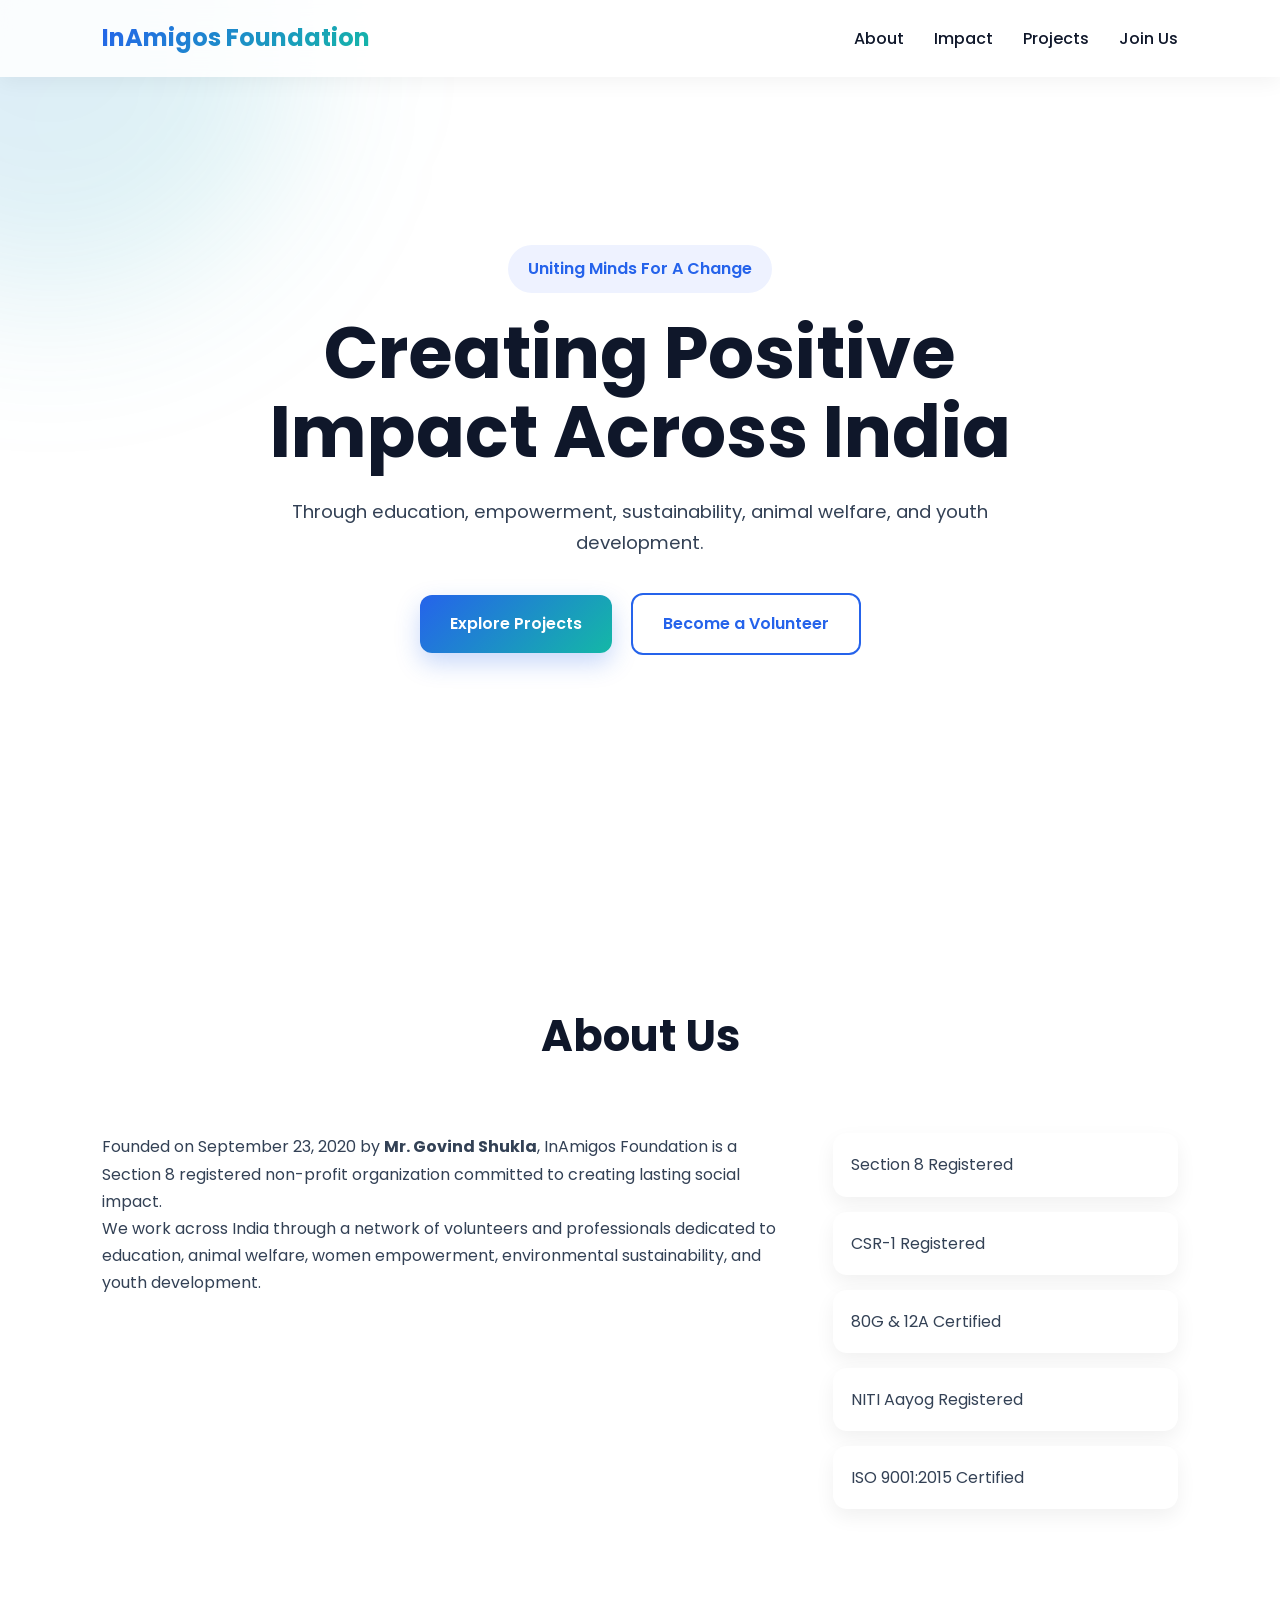
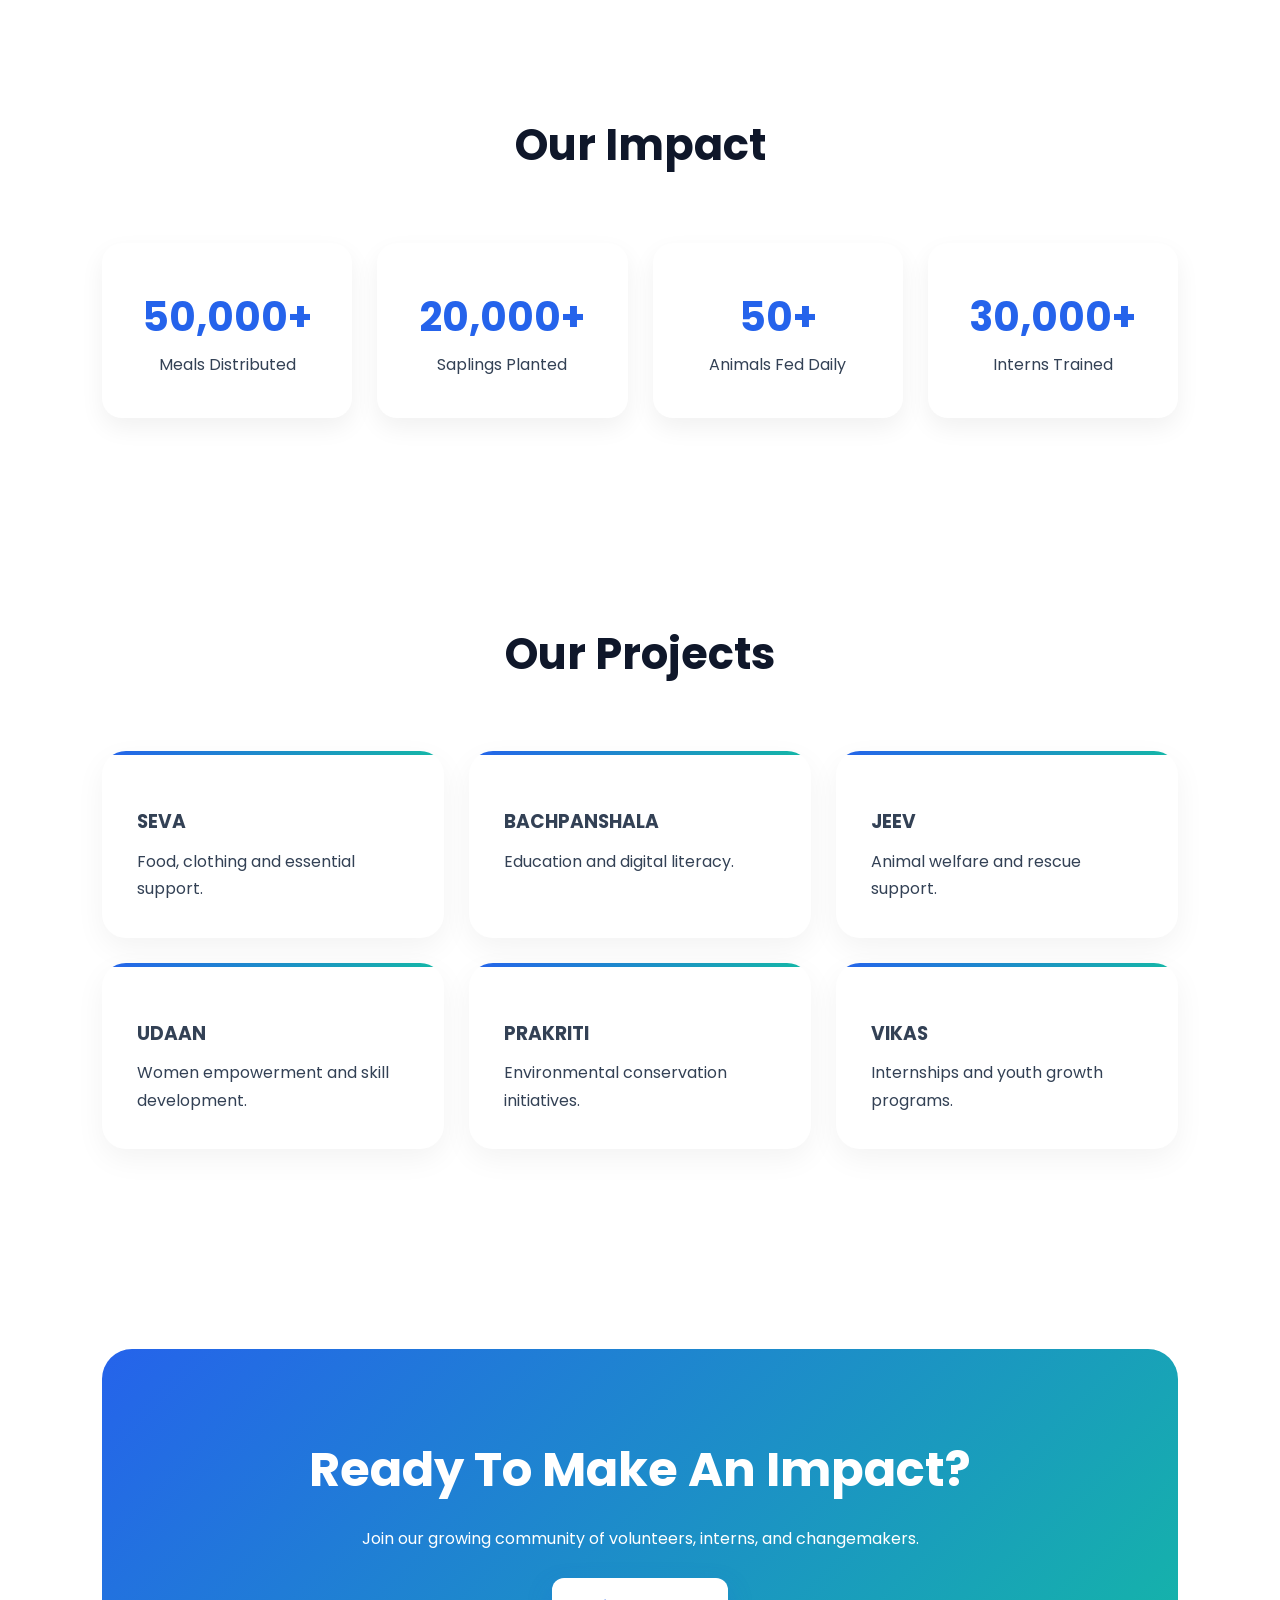
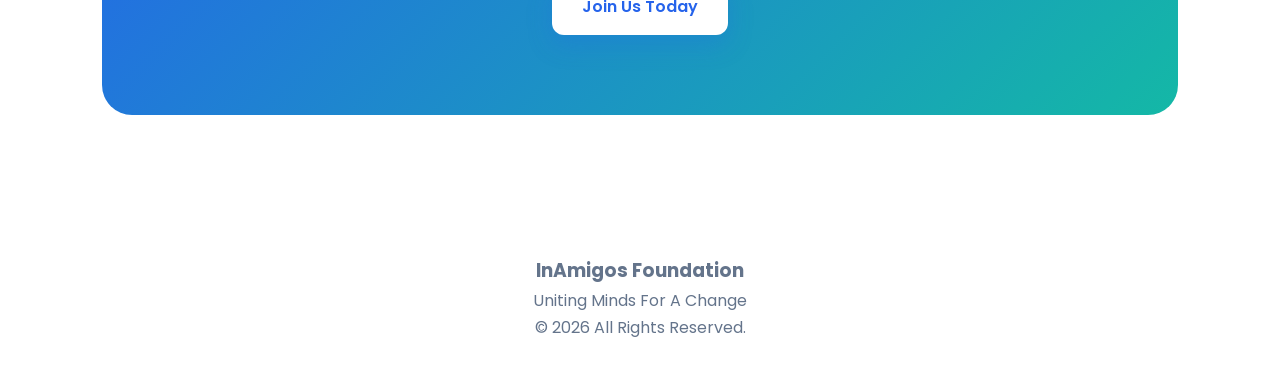
==== index.html @ 9039a116 "Include script.js in index.html Add script tag to include external JavaScript file." ====
<!DOCTYPE html>
<html lang="en">
<head>
    <meta charset="UTF-8">
    <meta name="viewport" content="width=device-width, initial-scale=1.0">
    <title>InAmigos Foundation</title>

    <link rel="stylesheet" href="style.css">

    <link href="https://fonts.googleapis.com/css2?family=Poppins:wght@300;400;500;600;700&display=swap" rel="stylesheet">
</head>
<body>

    <!-- Navigation -->
    <nav>
        <div class="logo">InAmigos Foundation</div>

        <ul>
            <li><a href="#about">About</a></li>
            <li><a href="#impact">Impact</a></li>
            <li><a href="#projects">Projects</a></li>
            <li><a href="#contact">Join Us</a></li>
        </ul>
    </nav>

    <!-- Hero -->
    <header class="hero">

        <div class="hero-content">

            <span class="tagline">
                Uniting Minds For A Change
            </span>

            <h1>
                Creating Positive Impact Across India
            </h1>

            <p>
                Through education, empowerment, sustainability,
                animal welfare, and youth development.
            </p>

            <div class="hero-buttons">
                <a href="#projects" class="primary-btn">
                    Explore Projects
                </a>

                <a href="#contact" class="secondary-btn">
                    Become a Volunteer
                </a>
            </div>

        </div>

    </header>

    <!-- About -->
    <section id="about">

        <div class="section-heading">
            <h2>About Us</h2>
        </div>

        <div class="about-container">

            <div class="about-text">

                <p>
                    Founded on September 23, 2020 by
                    <strong>Mr. Govind Shukla</strong>,
                    InAmigos Foundation is a Section 8
                    registered non-profit organization
                    committed to creating lasting social impact.
                </p>

                <p>
                    We work across India through a network of
                    volunteers and professionals dedicated to
                    education, animal welfare, women empowerment,
                    environmental sustainability, and youth development.
                </p>

            </div>

            <div class="credentials">

                <div> Section 8 Registered</div>
                <div> CSR-1 Registered</div>
                <div> 80G & 12A Certified</div>
                <div> NITI Aayog Registered</div>
                <div> ISO 9001:2015 Certified</div>

            </div>

        </div>

    </section>

    <!-- Impact -->
    <section id="impact">

        <div class="section-heading">
            <h2>Our Impact</h2>
        </div>

        <div class="stats">

            <div class="stat-card">
                <h3>50,000+</h3>
                <p>Meals Distributed</p>
            </div>

            <div class="stat-card">
                <h3>20,000+</h3>
                <p>Saplings Planted</p>
            </div>

            <div class="stat-card">
                <h3>50+</h3>
                <p>Animals Fed Daily</p>
            </div>

            <div class="stat-card">
                <h3>30,000+</h3>
                <p>Interns Trained</p>
            </div>

        </div>

    </section>

    <!-- Projects -->
    <section id="projects">

        <div class="section-heading">
            <h2>Our Projects</h2>
        </div>

        <div class="projects-grid">

            <div class="project-card">
                <span></span>
                <h3>SEVA</h3>
                <p>Food, clothing and essential support.</p>
            </div>

            <div class="project-card">
                <span></span>
                <h3>BACHPANSHALA</h3>
                <p>Education and digital literacy.</p>
            </div>

            <div class="project-card">
                <span></span>
                <h3>JEEV</h3>
                <p>Animal welfare and rescue support.</p>
            </div>

            <div class="project-card">
                <span></span>
                <h3>UDAAN</h3>
                <p>Women empowerment and skill development.</p>
            </div>

            <div class="project-card">
                <span></span>
                <h3>PRAKRITI</h3>
                <p>Environmental conservation initiatives.</p>
            </div>

            <div class="project-card">
                <span></span>
                <h3>VIKAS</h3>
                <p>Internships and youth growth programs.</p>
            </div>

        </div>

    </section>

    <!-- CTA -->
    <section id="contact">

        <div class="cta">

            <h2>Ready To Make An Impact?</h2>

            <p>
                Join our growing community of volunteers,
                interns, and changemakers.
            </p>

            <a href="#" class="primary-btn">
                Join Us Today
            </a>

        </div>

    </section>

    <!-- Footer -->
    <footer>

        <h3>InAmigos Foundation</h3>

        <p>
            Uniting Minds For A Change
        </p>

        <p>
            © 2026 All Rights Reserved.
        </p>

    </footer>
<script src="script.js"></script>

</html>
</body>
</html>
---- style.css ----
/* ==========================
   GOOGLE FONT
========================== */

*{
    margin:0;
    padding:0;
    box-sizing:border-box;
    font-family:'Poppins',sans-serif;
}

html{
    scroll-behavior:smooth;
}

body{
    background:#ffffff;
    color:#334155;
    overflow-x:hidden;
    line-height:1.7;
}

/* ==========================
   NAVBAR
========================== */

nav{
    position:fixed;
    top:0;
    width:100%;
    z-index:1000;

    display:flex;
    justify-content:space-between;
    align-items:center;

    padding:18px 8%;

    background:rgba(255,255,255,.85);
    backdrop-filter:blur(15px);

    box-shadow:0 5px 20px rgba(0,0,0,.05);
}

.logo{
    font-size:1.5rem;
    font-weight:700;

    background:linear-gradient(
        135deg,
        #2563EB,
        #14B8A6
    );

    -webkit-background-clip:text;
    -webkit-text-fill-color:transparent;
}

nav ul{
    display:flex;
    list-style:none;
    gap:30px;
}

nav a{
    text-decoration:none;
    color:#0F172A;
    font-weight:500;
    transition:.3s;
}

nav a:hover{
    color:#2563EB;
}

/* ==========================
   HERO
========================== */

.hero{
    min-height:100vh;

    display:flex;
    justify-content:center;
    align-items:center;

    text-align:center;

    padding:100px 20px;

    position:relative;
}

.hero::before{
    content:'';

    position:absolute;

    width:500px;
    height:500px;

    background:linear-gradient(
        135deg,
        rgba(37,99,235,.15),
        rgba(20,184,166,.15)
    );

    border-radius:50%;

    top:-200px;
    left:-200px;

    filter:blur(80px);
}

.hero-content{
    max-width:850px;
    position:relative;
    z-index:2;
}

.tagline{
    display:inline-block;

    padding:10px 20px;

    border-radius:50px;

    background:#EEF2FF;

    color:#2563EB;

    font-weight:600;

    margin-bottom:20px;
}

.hero h1{
    font-size:4.5rem;
    line-height:1.1;

    margin-bottom:25px;

    color:#0F172A;

    animation:fadeUp 1s ease;
}

.hero p{
    font-size:1.15rem;
    max-width:700px;
    margin:auto;

    animation:fadeUp 1.2s ease;
}

/* ==========================
   BUTTONS
========================== */

.hero-buttons{
    margin-top:35px;
}

.primary-btn,
.secondary-btn{
    display:inline-block;

    padding:15px 30px;

    border-radius:12px;

    text-decoration:none;

    font-weight:600;

    transition:.4s;
}

.primary-btn{
    color:white;

    background:linear-gradient(
        135deg,
        #2563EB,
        #14B8A6
    );

    box-shadow:0 10px 25px rgba(37,99,235,.25);
}

.primary-btn:hover{
    transform:translateY(-5px);
}

.secondary-btn{
    border:2px solid #2563EB;
    color:#2563EB;
    margin-left:15px;
}

.secondary-btn:hover{
    background:#2563EB;
    color:white;
}

/* ==========================
   SECTIONS
========================== */

section{
    padding:100px 8%;
}

.section-heading{
    text-align:center;
    margin-bottom:60px;
}

.section-heading h2{
    font-size:2.7rem;
    color:#0F172A;
}

.section-heading p{
    max-width:700px;
    margin:auto;
}

/* ==========================
   ABOUT
========================== */

.about-container{
    display:grid;
    grid-template-columns:2fr 1fr;
    gap:40px;
}

.credentials{
    display:grid;
    gap:15px;
}

.credentials div{
    background:white;

    padding:18px;

    border-radius:14px;

    box-shadow:0 8px 20px rgba(0,0,0,.06);

    transition:.3s;
}

.credentials div:hover{
    transform:translateY(-4px);
}

/* ==========================
   STATS
========================== */

.stats{
    display:grid;

    grid-template-columns:
    repeat(auto-fit,minmax(220px,1fr));

    gap:25px;
}

.stat-card{
    background:white;

    text-align:center;

    padding:40px 20px;

    border-radius:20px;

    box-shadow:0 10px 25px rgba(0,0,0,.06);

    transition:.4s;
}

.stat-card:hover{
    transform:translateY(-10px);
}

.stat-card h3{
    font-size:2.5rem;
    color:#2563EB;
}

/* ==========================
   PROJECTS
========================== */

.projects-grid{
    display:grid;

    grid-template-columns:
    repeat(auto-fit,minmax(280px,1fr));

    gap:25px;
}

.project-card{

    background:white;

    border-radius:24px;

    padding:35px;

    box-shadow:0 10px 30px rgba(0,0,0,.05);

    transition:.4s;

    position:relative;
    overflow:hidden;
}

.project-card::before{

    content:'';

    position:absolute;

    top:0;
    left:0;

    width:100%;
    height:4px;

    background:linear-gradient(
        90deg,
        #2563EB,
        #14B8A6
    );
}

.project-card:hover{
    transform:translateY(-10px);
}

.project-card span{
    font-size:3rem;
}

.project-card h3{
    margin:20px 0 10px;
}

/* ==========================
   CTA
========================== */

.cta{

    text-align:center;

    padding:80px 30px;

    border-radius:30px;

    background:linear-gradient(
        135deg,
        #2563EB,
        #14B8A6
    );

    color:white;
}

.cta h2{
    font-size:3rem;
    margin-bottom:15px;
}

.cta p{
    max-width:650px;
    margin:auto;
    margin-bottom:25px;
}

.cta .primary-btn{
    background:white;
    color:#2563EB;
}

/* ==========================
   FOOTER
========================== */

footer{
    text-align:center;
    padding:40px 20px;
    color:#64748B;
}

/* ==========================
   ANIMATIONS
========================== */

@keyframes fadeUp{

    from{
        opacity:0;
        transform:translateY(40px);
    }

    to{
        opacity:1;
        transform:translateY(0);
    }
}

.project-card,
.stat-card,
.credentials div{
    animation:fadeUp .8s ease;
}

/* ==========================
   RESPONSIVE
========================== */

@media(max-width:992px){

    .about-container{
        grid-template-columns:1fr;
    }

    .hero h1{
        font-size:3.2rem;
    }
}

@media(max-width:768px){

    nav ul{
        display:none;
    }

    .hero h1{
        font-size:2.5rem;
    }

    .cta h2{
        font-size:2rem;
    }

    .section-heading h2{
        font-size:2rem;
    }

    .secondary-btn{
        margin-left:0;
        margin-top:15px;
    }
}

@media(max-width:480px){

    .hero h1{
        font-size:2rem;
    }

    .hero p{
        font-size:1rem;
    }
}
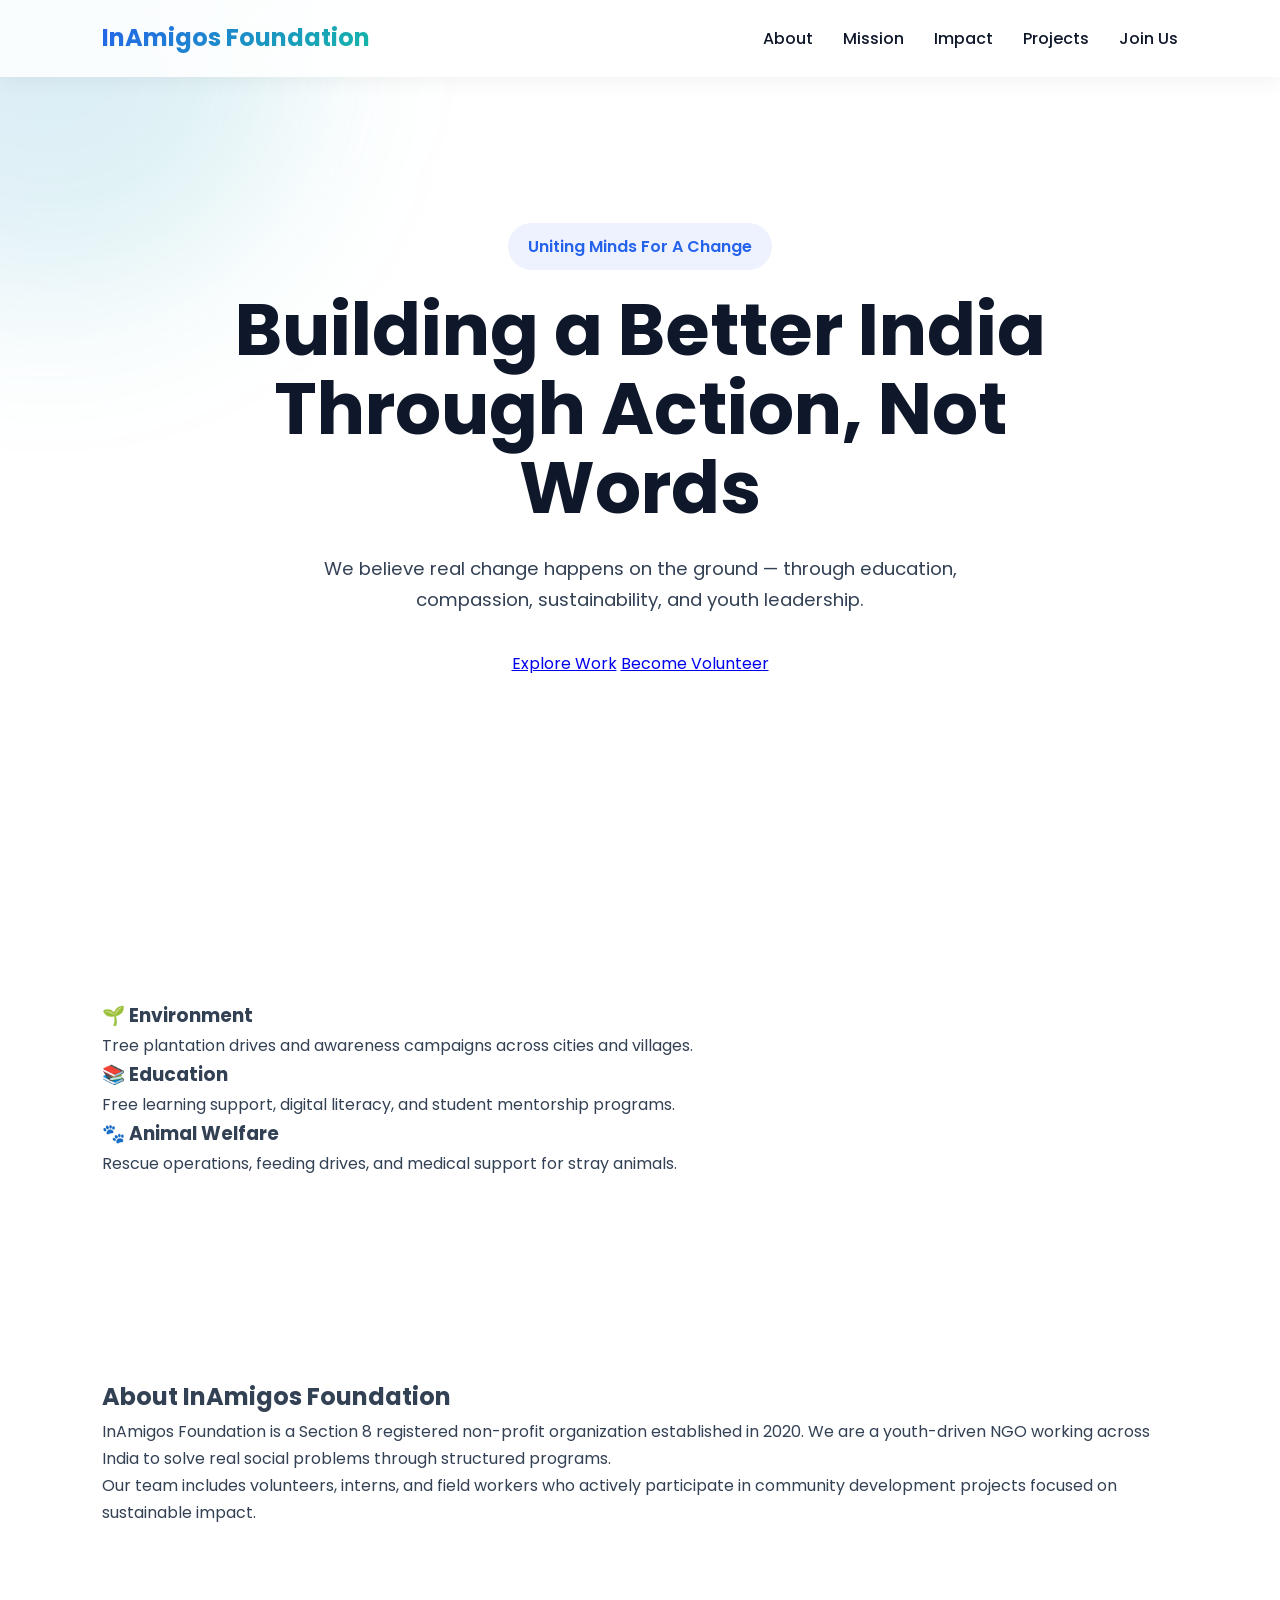
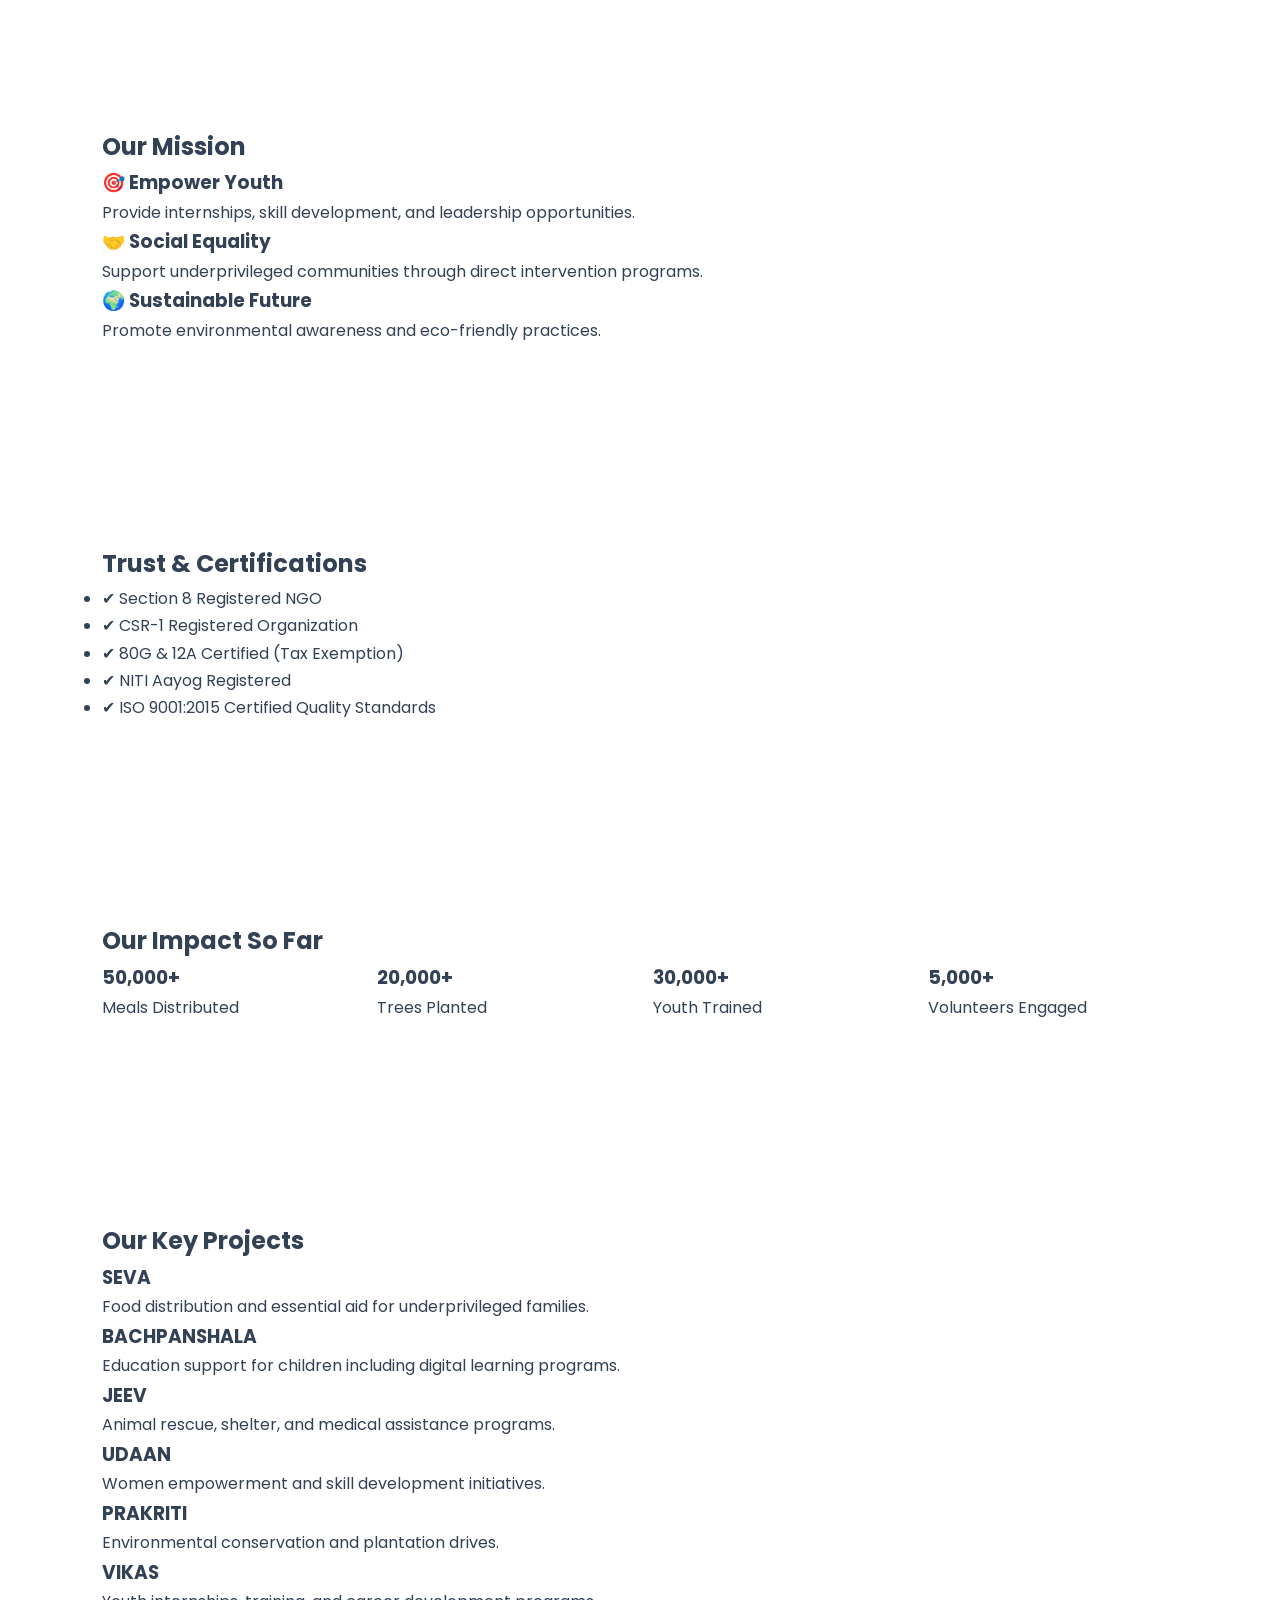
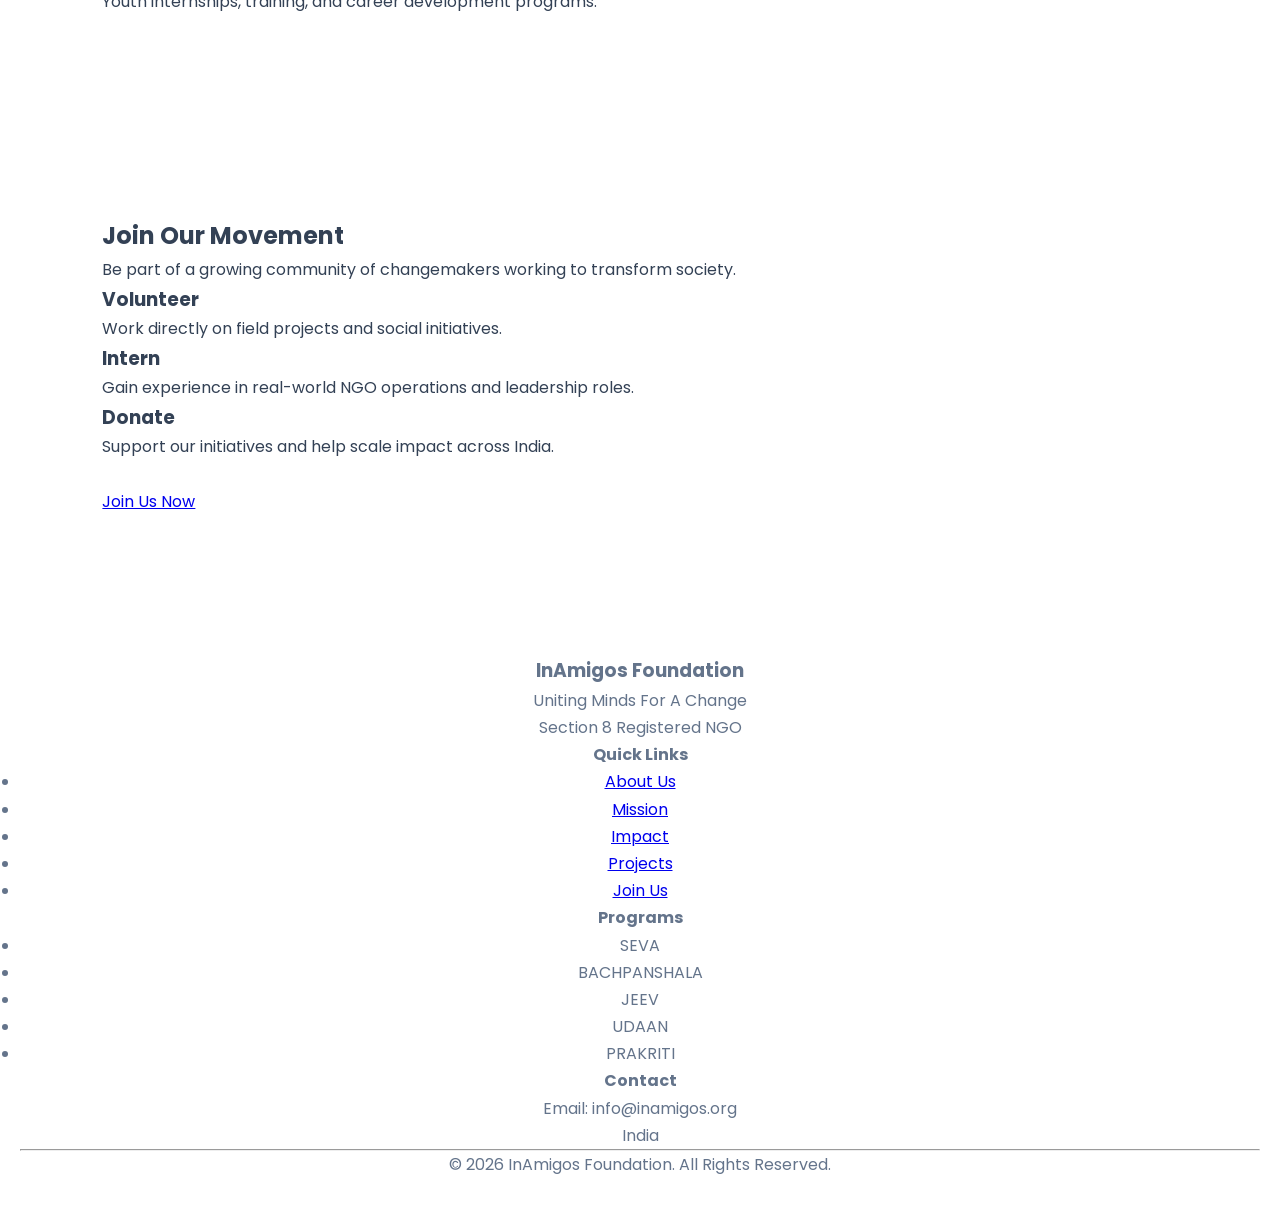
==== commit 43affdea: "Update index.html" ====
--- a/index.html
+++ b/index.html
@@ -3,218 +3,301 @@
 <head>
     <meta charset="UTF-8">
     <meta name="viewport" content="width=device-width, initial-scale=1.0">
+
     <title>InAmigos Foundation</title>
 
+    <meta name="description" content="InAmigos Foundation is a Section 8 NGO working in education, environment, animal welfare, women empowerment, and youth development across India.">
+
+    <link href="https://fonts.googleapis.com/css2?family=Poppins:wght@300;400;500;600;700&display=swap" rel="stylesheet">
+
     <link rel="stylesheet" href="style.css">
-
-    <link href="https://fonts.googleapis.com/css2?family=Poppins:wght@300;400;500;600;700&display=swap" rel="stylesheet">
 </head>
+
 <body>
 
-    <!-- Navigation -->
-    <nav>
-        <div class="logo">InAmigos Foundation</div>
-
-        <ul>
-            <li><a href="#about">About</a></li>
-            <li><a href="#impact">Impact</a></li>
-            <li><a href="#projects">Projects</a></li>
-            <li><a href="#contact">Join Us</a></li>
-        </ul>
-    </nav>
-
-    <!-- Hero -->
-    <header class="hero">
-
-        <div class="hero-content">
-
-            <span class="tagline">
-                Uniting Minds For A Change
-            </span>
-
-            <h1>
-                Creating Positive Impact Across India
-            </h1>
-
-            <p>
-                Through education, empowerment, sustainability,
-                animal welfare, and youth development.
-            </p>
-
-            <div class="hero-buttons">
-                <a href="#projects" class="primary-btn">
-                    Explore Projects
-                </a>
-
-                <a href="#contact" class="secondary-btn">
-                    Become a Volunteer
-                </a>
-            </div>
-
-        </div>
-
-    </header>
-
-    <!-- About -->
-    <section id="about">
-
-        <div class="section-heading">
-            <h2>About Us</h2>
-        </div>
-
-        <div class="about-container">
-
-            <div class="about-text">
-
-                <p>
-                    Founded on September 23, 2020 by
-                    <strong>Mr. Govind Shukla</strong>,
-                    InAmigos Foundation is a Section 8
-                    registered non-profit organization
-                    committed to creating lasting social impact.
-                </p>
-
-                <p>
-                    We work across India through a network of
-                    volunteers and professionals dedicated to
-                    education, animal welfare, women empowerment,
-                    environmental sustainability, and youth development.
-                </p>
-
-            </div>
-
-            <div class="credentials">
-
-                <div> Section 8 Registered</div>
-                <div> CSR-1 Registered</div>
-                <div> 80G & 12A Certified</div>
-                <div> NITI Aayog Registered</div>
-                <div> ISO 9001:2015 Certified</div>
-
-            </div>
-
-        </div>
-
-    </section>
-
-    <!-- Impact -->
-    <section id="impact">
-
-        <div class="section-heading">
-            <h2>Our Impact</h2>
-        </div>
-
-        <div class="stats">
-
-            <div class="stat-card">
-                <h3>50,000+</h3>
-                <p>Meals Distributed</p>
-            </div>
-
-            <div class="stat-card">
-                <h3>20,000+</h3>
-                <p>Saplings Planted</p>
-            </div>
-
-            <div class="stat-card">
-                <h3>50+</h3>
-                <p>Animals Fed Daily</p>
-            </div>
-
-            <div class="stat-card">
-                <h3>30,000+</h3>
-                <p>Interns Trained</p>
-            </div>
-
-        </div>
-
-    </section>
-
-    <!-- Projects -->
-    <section id="projects">
-
-        <div class="section-heading">
-            <h2>Our Projects</h2>
-        </div>
-
-        <div class="projects-grid">
-
-            <div class="project-card">
-                <span></span>
-                <h3>SEVA</h3>
-                <p>Food, clothing and essential support.</p>
-            </div>
-
-            <div class="project-card">
-                <span></span>
-                <h3>BACHPANSHALA</h3>
-                <p>Education and digital literacy.</p>
-            </div>
-
-            <div class="project-card">
-                <span></span>
-                <h3>JEEV</h3>
-                <p>Animal welfare and rescue support.</p>
-            </div>
-
-            <div class="project-card">
-                <span></span>
-                <h3>UDAAN</h3>
-                <p>Women empowerment and skill development.</p>
-            </div>
-
-            <div class="project-card">
-                <span></span>
-                <h3>PRAKRITI</h3>
-                <p>Environmental conservation initiatives.</p>
-            </div>
-
-            <div class="project-card">
-                <span></span>
-                <h3>VIKAS</h3>
-                <p>Internships and youth growth programs.</p>
-            </div>
-
-        </div>
-
-    </section>
-
-    <!-- CTA -->
-    <section id="contact">
-
-        <div class="cta">
-
-            <h2>Ready To Make An Impact?</h2>
-
-            <p>
-                Join our growing community of volunteers,
-                interns, and changemakers.
-            </p>
-
-            <a href="#" class="primary-btn">
-                Join Us Today
-            </a>
-
-        </div>
-
-    </section>
-
-    <!-- Footer -->
-    <footer>
-
-        <h3>InAmigos Foundation</h3>
+<!-- ================= NAVBAR ================= -->
+<nav class="navbar">
+    <div class="logo">InAmigos Foundation</div>
+
+    <ul class="nav-links">
+        <li><a href="#about">About</a></li>
+        <li><a href="#mission">Mission</a></li>
+        <li><a href="#impact">Impact</a></li>
+        <li><a href="#projects">Projects</a></li>
+        <li><a href="#join">Join Us</a></li>
+    </ul>
+</nav>
+
+
+<!-- ================= HERO ================= -->
+<header class="hero">
+
+    <div class="hero-content">
+
+        <span class="tagline">Uniting Minds For A Change</span>
+
+        <h1>Building a Better India Through Action, Not Words</h1>
 
         <p>
-            Uniting Minds For A Change
+            We believe real change happens on the ground — through education,
+            compassion, sustainability, and youth leadership.
         </p>
 
-        <p>
-            © 2026 All Rights Reserved.
-        </p>
-
-    </footer>
+        <div class="hero-buttons">
+            <a href="#projects" class="btn primary">Explore Work</a>
+            <a href="#join" class="btn secondary">Become Volunteer</a>
+        </div>
+
+    </div>
+
+</header>
+
+
+<!-- ================= QUICK HIGHLIGHTS ================= -->
+<section class="section">
+
+    <div class="card-grid">
+
+        <div class="card">
+            <h3>🌱 Environment</h3>
+            <p>Tree plantation drives and awareness campaigns across cities and villages.</p>
+        </div>
+
+        <div class="card">
+            <h3>📚 Education</h3>
+            <p>Free learning support, digital literacy, and student mentorship programs.</p>
+        </div>
+
+        <div class="card">
+            <h3>🐾 Animal Welfare</h3>
+            <p>Rescue operations, feeding drives, and medical support for stray animals.</p>
+        </div>
+
+    </div>
+
+</section>
+
+
+<!-- ================= ABOUT ================= -->
+<section id="about" class="section">
+
+    <h2>About InAmigos Foundation</h2>
+
+    <p>
+        InAmigos Foundation is a Section 8 registered non-profit organization established in 2020.
+        We are a youth-driven NGO working across India to solve real social problems through structured programs.
+    </p>
+
+    <p>
+        Our team includes volunteers, interns, and field workers who actively participate in
+        community development projects focused on sustainable impact.
+    </p>
+
+</section>
+
+
+<!-- ================= MISSION ================= -->
+<section id="mission" class="section dark">
+
+    <h2>Our Mission</h2>
+
+    <div class="card-grid">
+
+        <div class="card">
+            <h3>🎯 Empower Youth</h3>
+            <p>Provide internships, skill development, and leadership opportunities.</p>
+        </div>
+
+        <div class="card">
+            <h3>🤝 Social Equality</h3>
+            <p>Support underprivileged communities through direct intervention programs.</p>
+        </div>
+
+        <div class="card">
+            <h3>🌍 Sustainable Future</h3>
+            <p>Promote environmental awareness and eco-friendly practices.</p>
+        </div>
+
+    </div>
+
+</section>
+
+
+<!-- ================= CERTIFICATIONS ================= -->
+<section class="section">
+
+    <h2>Trust & Certifications</h2>
+
+    <ul class="cert-list">
+        <li>✔ Section 8 Registered NGO</li>
+        <li>✔ CSR-1 Registered Organization</li>
+        <li>✔ 80G & 12A Certified (Tax Exemption)</li>
+        <li>✔ NITI Aayog Registered</li>
+        <li>✔ ISO 9001:2015 Certified Quality Standards</li>
+    </ul>
+
+</section>
+
+
+<!-- ================= IMPACT ================= -->
+<section id="impact" class="section dark">
+
+    <h2>Our Impact So Far</h2>
+
+    <div class="stats">
+
+        <div class="stat">
+            <h3>50,000+</h3>
+            <p>Meals Distributed</p>
+        </div>
+
+        <div class="stat">
+            <h3>20,000+</h3>
+            <p>Trees Planted</p>
+        </div>
+
+        <div class="stat">
+            <h3>30,000+</h3>
+            <p>Youth Trained</p>
+        </div>
+
+        <div class="stat">
+            <h3>5,000+</h3>
+            <p>Volunteers Engaged</p>
+        </div>
+
+    </div>
+
+</section>
+
+
+<!-- ================= PROJECTS ================= -->
+<section id="projects" class="section">
+
+    <h2>Our Key Projects</h2>
+
+    <div class="card-grid">
+
+        <div class="card">
+            <h3>SEVA</h3>
+            <p>Food distribution and essential aid for underprivileged families.</p>
+        </div>
+
+        <div class="card">
+            <h3>BACHPANSHALA</h3>
+            <p>Education support for children including digital learning programs.</p>
+        </div>
+
+        <div class="card">
+            <h3>JEEV</h3>
+            <p>Animal rescue, shelter, and medical assistance programs.</p>
+        </div>
+
+        <div class="card">
+            <h3>UDAAN</h3>
+            <p>Women empowerment and skill development initiatives.</p>
+        </div>
+
+        <div class="card">
+            <h3>PRAKRITI</h3>
+            <p>Environmental conservation and plantation drives.</p>
+        </div>
+
+        <div class="card">
+            <h3>VIKAS</h3>
+            <p>Youth internships, training, and career development programs.</p>
+        </div>
+
+    </div>
+
+</section>
+
+
+<!-- ================= JOIN US ================= -->
+<section id="join" class="section dark">
+
+    <h2>Join Our Movement</h2>
+
+    <p>
+        Be part of a growing community of changemakers working to transform society.
+    </p>
+
+    <div class="card-grid">
+
+        <div class="card">
+            <h3>Volunteer</h3>
+            <p>Work directly on field projects and social initiatives.</p>
+        </div>
+
+        <div class="card">
+            <h3>Intern</h3>
+            <p>Gain experience in real-world NGO operations and leadership roles.</p>
+        </div>
+
+        <div class="card">
+            <h3>Donate</h3>
+            <p>Support our initiatives and help scale impact across India.</p>
+        </div>
+
+    </div>
+
+    <br>
+
+    <a href="https://forms.google.com" class="btn primary">
+        Join Us Now
+    </a>
+
+</section>
+
+
+<!-- ================= FOOTER ================= -->
+<footer class="footer">
+
+    <div class="footer-grid">
+
+        <div>
+            <h3>InAmigos Foundation</h3>
+            <p>Uniting Minds For A Change</p>
+            <p>Section 8 Registered NGO</p>
+        </div>
+
+        <div>
+            <h4>Quick Links</h4>
+            <ul>
+                <li><a href="#about">About Us</a></li>
+                <li><a href="#mission">Mission</a></li>
+                <li><a href="#impact">Impact</a></li>
+                <li><a href="#projects">Projects</a></li>
+                <li><a href="#join">Join Us</a></li>
+            </ul>
+        </div>
+
+        <div>
+            <h4>Programs</h4>
+            <ul>
+                <li>SEVA</li>
+                <li>BACHPANSHALA</li>
+                <li>JEEV</li>
+                <li>UDAAN</li>
+                <li>PRAKRITI</li>
+            </ul>
+        </div>
+
+        <div>
+            <h4>Contact</h4>
+            <p>Email: info@inamigos.org</p>
+            <p>India</p>
+        </div>
+
+    </div>
+
+    <hr>
+
+    <p class="copyright">
+        © 2026 InAmigos Foundation. All Rights Reserved.
+    </p>
+
+</footer>
 <script src="script.js"></script>
-
-</html>
 </body>
 </html>
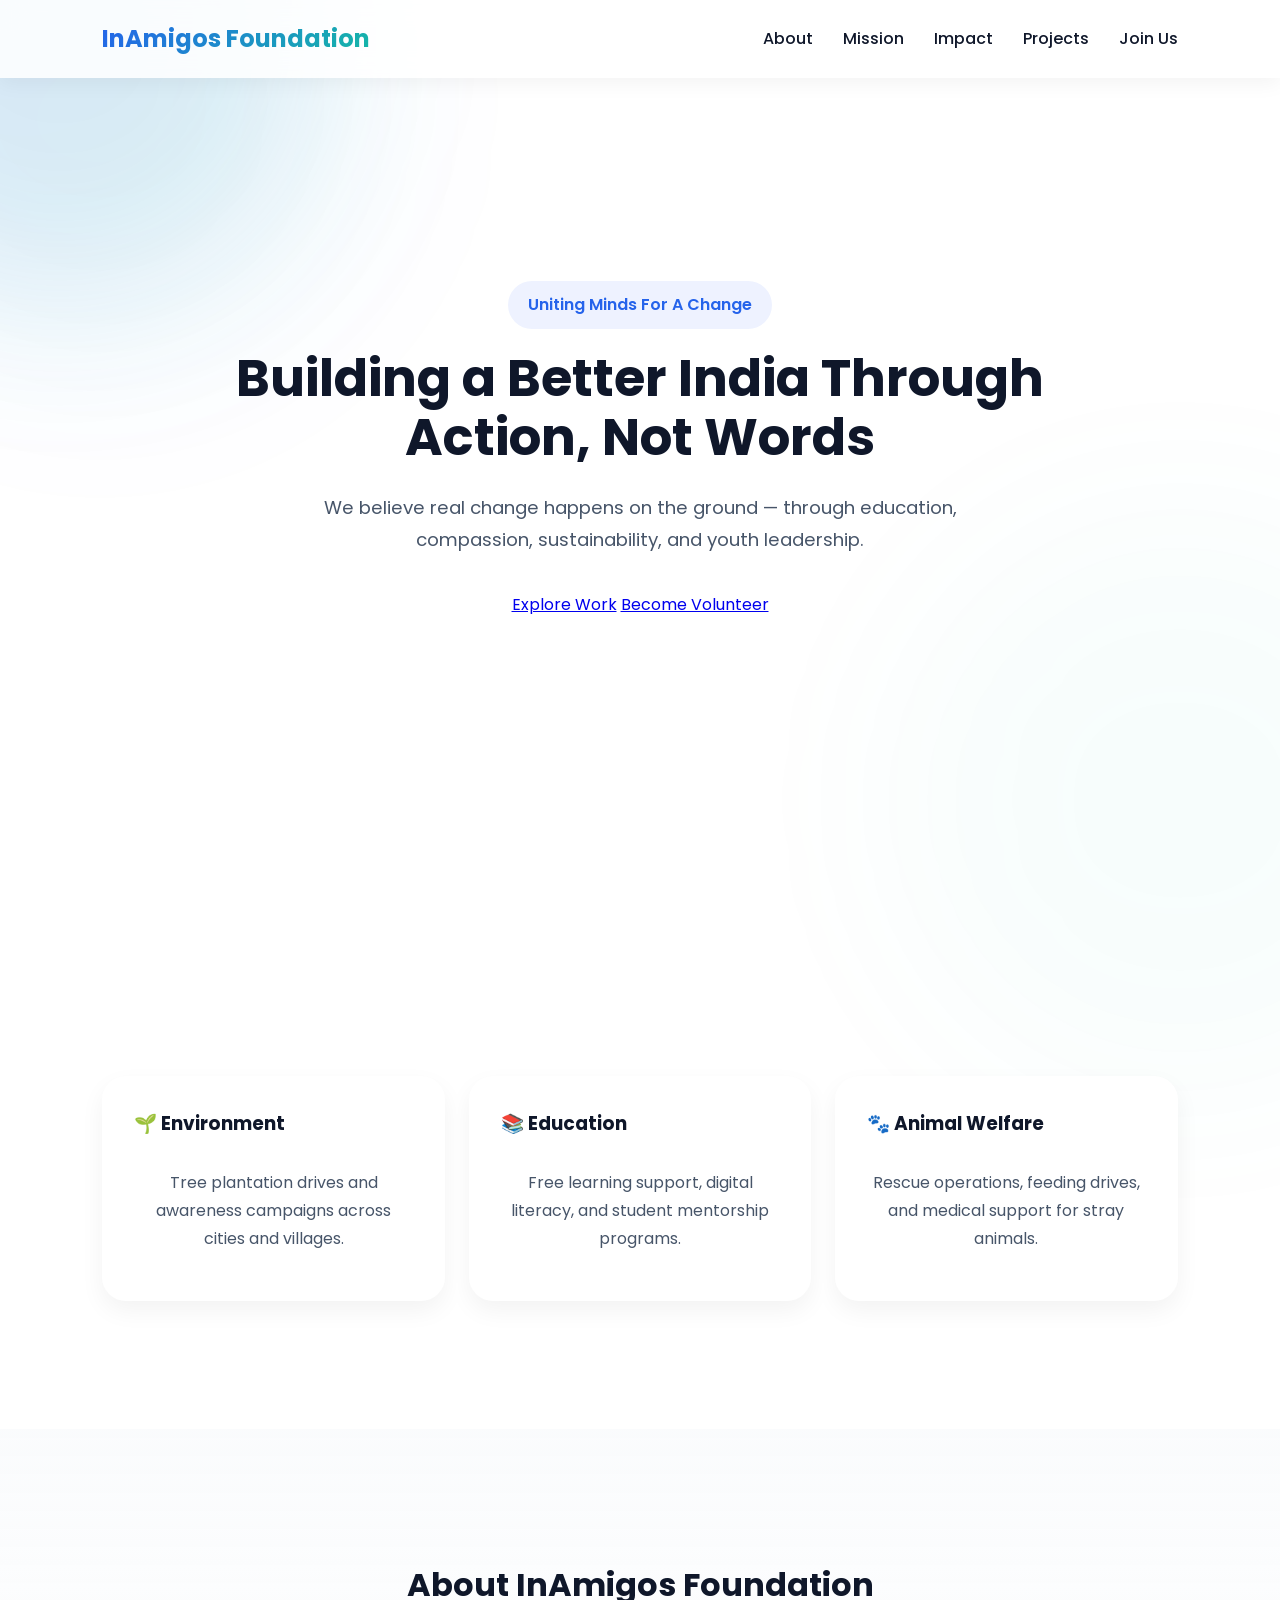
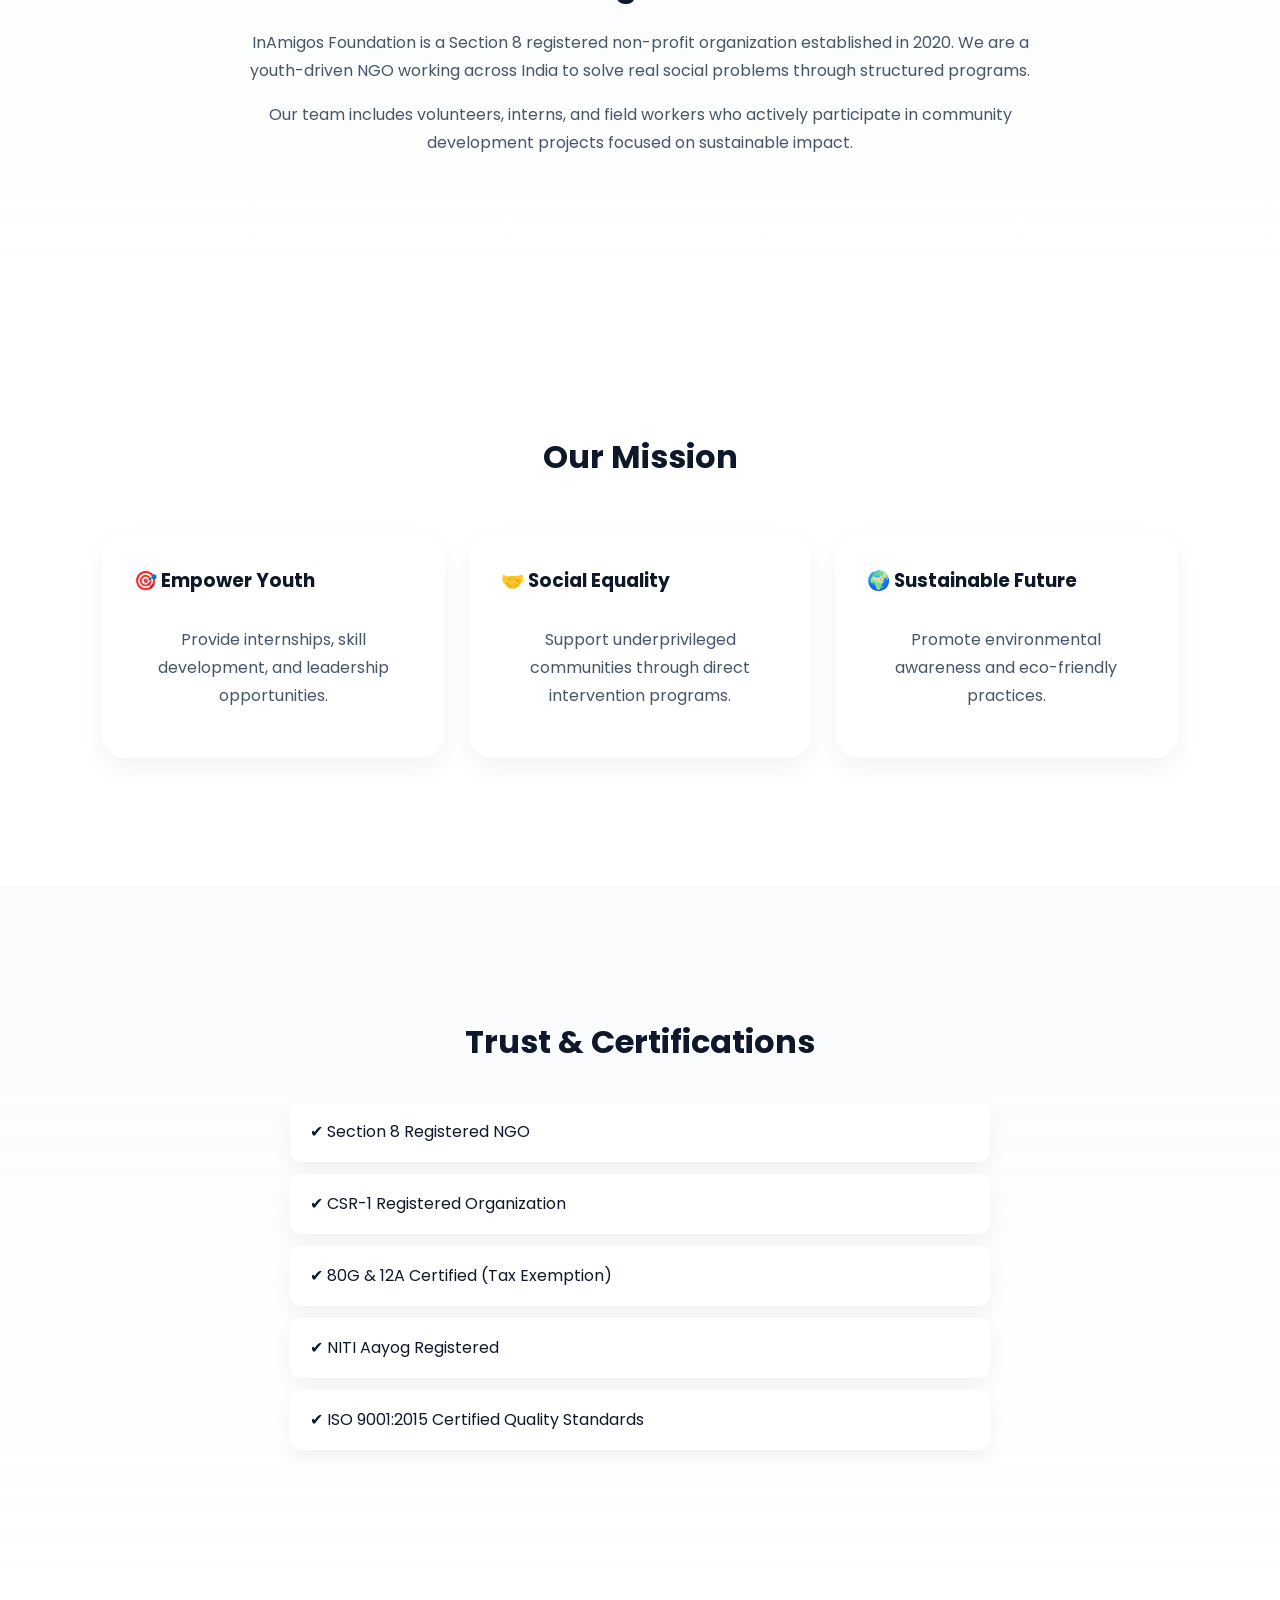
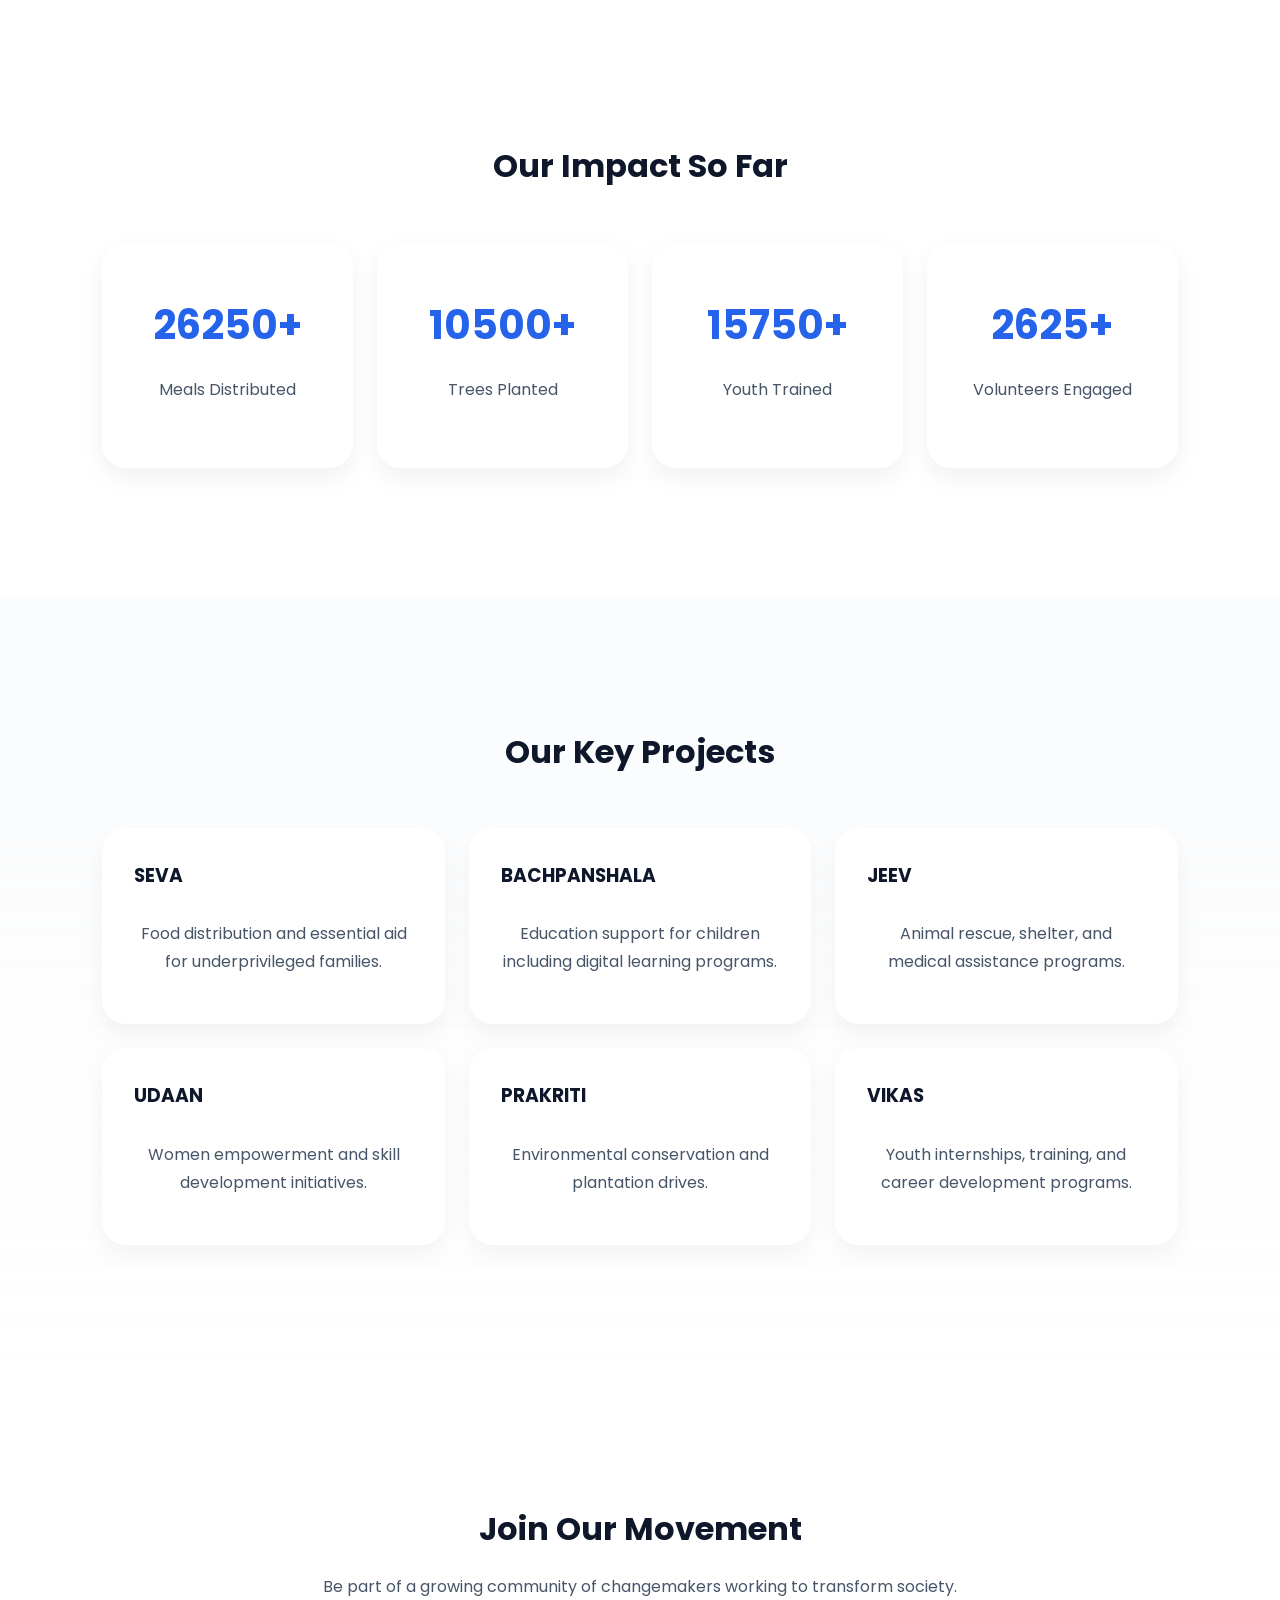
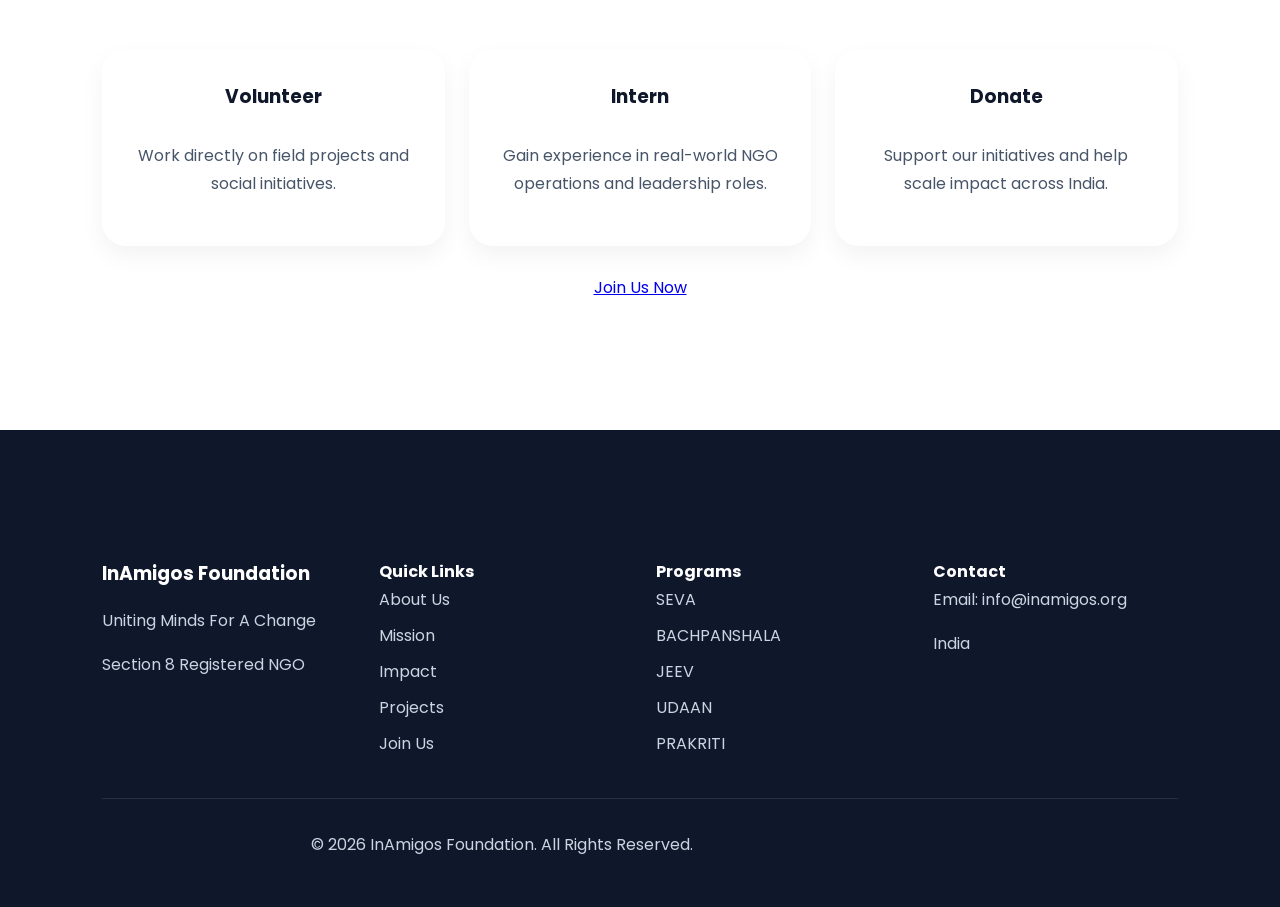
==== commit 272b155e: "Update index.html" ====
--- a/index.html
+++ b/index.html
@@ -211,7 +211,32 @@
     </div>
 
 </section>
-
+<!-- ================= DONATION MODAL ================= -->
+<div class="donation-overlay" id="donationOverlay"></div>
+
+<div class="donation-modal" id="donationModal">
+
+    <h2>Support Our Cause </h2>
+    <p>Choose an amount to contribute</p>
+
+    <!-- PRESET AMOUNTS -->
+    <div class="donation-amounts">
+        <button class="amount" data-value="100">₹100</button>
+        <button class="amount" data-value="500">₹500</button>
+        <button class="amount" data-value="1000">₹1000</button>
+        <button class="amount" data-value="2000">₹2000</button>
+    </div>
+
+    <!-- CUSTOM AMOUNT -->
+    <input type="number" id="customAmount" placeholder="Or enter custom amount (₹)" />
+
+    <!-- ACTION BUTTONS -->
+    <div class="donation-actions">
+        <button id="closeDonation">Cancel</button>
+        <button id="proceedDonation" class="primary-btn">Proceed</button>
+    </div>
+
+</div>
 
 <!-- ================= JOIN US ================= -->
 <section id="join" class="section dark">
--- a/style.css
+++ b/style.css
@@ -1,6 +1,43 @@
-
-/* ==========================
-   GOOGLE FONT
+/* ==========================
+   DESIGN SYSTEM
+========================== */
+
+:root{
+    --space-1: 4px;
+    --space-2: 8px;
+    --space-3: 12px;
+    --space-4: 16px;
+    --space-5: 24px;
+    --space-6: 32px;
+    --space-7: 48px;
+    --space-8: 64px;
+    --space-9: 96px;
+    --space-10: 128px;
+
+    --radius-sm: 12px;
+    --radius-md: 16px;
+    --radius-lg: 24px;
+
+    --primary: #2563EB;
+    --secondary: #14B8A6;
+
+    --text: #0F172A;
+    --muted: #475569;
+    --bg-soft: #F8FAFC;
+}
+/* ==========================
+   BACKGROUND SYSTEM (MATERIAL 3 STYLE)
+========================== */
+
+body{
+    background:
+        radial-gradient(circle at 10% 10%, rgba(37,99,235,0.05), transparent 40%),
+        radial-gradient(circle at 90% 20%, rgba(20,184,166,0.05), transparent 40%),
+        radial-gradient(circle at 50% 90%, rgba(37,99,235,0.04), transparent 45%),
+        #F8FAFC;
+}
+/* ==========================
+   BASE RESET
 ========================== */
 
 *{
@@ -16,9 +53,14 @@
 
 body{
     background:#ffffff;
-    color:#334155;
+    color:var(--text);
     overflow-x:hidden;
-    line-height:1.7;
+    line-height:1.75;
+}
+
+/* GLOBAL ANIMATION SMOOTHNESS */
+a, button, .card, .stat, .project-card{
+    transition: all .3s ease;
 }
 
 /* ==========================
@@ -46,13 +88,7 @@
 .logo{
     font-size:1.5rem;
     font-weight:700;
-
-    background:linear-gradient(
-        135deg,
-        #2563EB,
-        #14B8A6
-    );
-
+    background:linear-gradient(135deg,var(--primary),var(--secondary));
     -webkit-background-clip:text;
     -webkit-text-fill-color:transparent;
 }
@@ -65,94 +101,89 @@
 
 nav a{
     text-decoration:none;
-    color:#0F172A;
+    color:var(--text);
     font-weight:500;
+    position:relative;
+}
+
+nav a::after{
+    content:'';
+    position:absolute;
+    bottom:-6px;
+    left:0;
+    width:0%;
+    height:2px;
+    background:var(--primary);
     transition:.3s;
 }
 
+nav a:hover::after{
+    width:100%;
+}
+
 nav a:hover{
-    color:#2563EB;
-}
-
-/* ==========================
-   HERO
+    color:var(--primary);
+}
+
+nav a.active{
+    color:var(--primary);
+    font-weight:600;
+}
+
+/* ==========================
+   HERO (BETTER BALANCE)
 ========================== */
 
 .hero{
     min-height:100vh;
-
     display:flex;
     justify-content:center;
     align-items:center;
-
     text-align:center;
 
-    padding:100px 20px;
-
+    padding: calc(var(--space-10) + 60px) 20px;
     position:relative;
 }
 
 .hero::before{
     content:'';
-
     position:absolute;
-
-    width:500px;
-    height:500px;
-
-    background:linear-gradient(
-        135deg,
-        rgba(37,99,235,.15),
-        rgba(20,184,166,.15)
-    );
-
+    width:520px;
+    height:520px;
+    background:linear-gradient(135deg,rgba(37,99,235,.15),rgba(20,184,166,.15));
     border-radius:50%;
-
-    top:-200px;
+    top:-220px;
     left:-200px;
-
     filter:blur(80px);
 }
 
 .hero-content{
-    max-width:850px;
+    max-width:900px;
     position:relative;
     z-index:2;
 }
 
 .tagline{
     display:inline-block;
-
     padding:10px 20px;
-
     border-radius:50px;
-
     background:#EEF2FF;
-
-    color:#2563EB;
-
+    color:var(--primary);
     font-weight:600;
-
     margin-bottom:20px;
 }
 
 .hero h1{
-    font-size:4.5rem;
-    line-height:1.1;
-
+    font-size: clamp(2.2rem, 4vw, 4.5rem);
+    line-height:1.15;
     margin-bottom:25px;
-
-    color:#0F172A;
-
-    animation:fadeUp 1s ease;
 }
 
 .hero p{
     font-size:1.15rem;
-    max-width:700px;
+    max-width:720px;
     margin:auto;
-
-    animation:fadeUp 1.2s ease;
+    color:var(--muted);
 }
 
 /* ==========================
@@ -166,97 +197,258 @@
 .primary-btn,
 .secondary-btn{
     display:inline-block;
-
-    padding:15px 30px;
-
-    border-radius:12px;
-
+    padding:14px 28px;
+    border-radius:14px;
     text-decoration:none;
-
     font-weight:600;
-
-    transition:.4s;
 }
 
 .primary-btn{
     color:white;
-
-    background:linear-gradient(
-        135deg,
-        #2563EB,
-        #14B8A6
-    );
-
+    background:linear-gradient(135deg,var(--primary),var(--secondary));
     box-shadow:0 10px 25px rgba(37,99,235,.25);
 }
 
 .primary-btn:hover{
-    transform:translateY(-5px);
+    transform:translateY(-6px);
 }
 
 .secondary-btn{
-    border:2px solid #2563EB;
-    color:#2563EB;
+    border:2px solid var(--primary);
+    color:var(--primary);
     margin-left:15px;
 }
 
 .secondary-btn:hover{
+    background:var(--primary);
+    color:white;
+    transform:translateY(-4px);
+}
+/* ==========================
+   DONATION SYSTEM (MODAL)
+========================== */
+
+.donation-overlay{
+    position:fixed;
+    top:0;
+    left:0;
+    width:100%;
+    height:100%;
+    background:rgba(15,23,42,0.6);
+    backdrop-filter: blur(5px);
+    z-index:2000;
+    display:none;
+}
+
+.donation-modal{
+    position:fixed;
+    top:50%;
+    left:50%;
+    transform:translate(-50%,-50%);
+    width:90%;
+    max-width:420px;
+
+    background:white;
+    padding:30px;
+    border-radius:20px;
+
+    box-shadow:0 20px 60px rgba(0,0,0,0.3);
+    z-index:2100;
+
+    display:none;
+    text-align:center;
+}
+
+.donation-modal h2{
+    margin-bottom:10px;
+    color:#0F172A;
+}
+
+.donation-modal p{
+    margin-bottom:20px;
+    color:#64748B;
+}
+
+/* AMOUNT BUTTONS */
+.donation-amounts{
+    display:grid;
+    grid-template-columns:repeat(2,1fr);
+    gap:10px;
+    margin-bottom:15px;
+}
+
+.amount{
+    padding:12px;
+    border:none;
+    border-radius:12px;
+    background:#F1F5F9;
+    cursor:pointer;
+    font-weight:600;
+}
+
+.amount:hover{
     background:#2563EB;
     color:white;
 }
 
-/* ==========================
-   SECTIONS
+/* INPUT */
+#customAmount{
+    width:100%;
+    padding:12px;
+    border-radius:12px;
+    border:1px solid #E2E8F0;
+    margin-bottom:15px;
+    outline:none;
+}
+
+/* ACTIONS */
+.donation-actions{
+    display:flex;
+    justify-content:space-between;
+    gap:10px;
+}
+
+.donation-actions button{
+    flex:1;
+    padding:12px;
+    border-radius:12px;
+    border:none;
+    cursor:pointer;
+    font-weight:600;
+}
+
+#closeDonation{
+    background:#E2E8F0;
+}
+
+#proceedDonation{
+    background:linear-gradient(135deg,#2563EB,#14B8A6);
+    color:white;
+}
+
+/* ==========================
+   SECTION SYSTEM (VERY IMPORTANT)
 ========================== */
 
 section{
-    padding:100px 8%;
-}
-
-.section-heading{
+    padding: var(--space-10) 8%;
+}
+
+/* alternating background = modern feel */
+
+section{
+    position:relative;
+}
+
+section:nth-child(even){
+    background: linear-gradient(
+        180deg,
+        rgba(248,250,252,0.7),
+        rgba(255,255,255,0.6)
+    );
+}
+/* headings */
+h1,h2,h3{
+    margin-bottom: var(--space-4);
+    color:var(--text);
+}
+
+h2{
+    font-size: clamp(1.8rem, 2.5vw, 2.8rem);
+}
+
+p{
+    margin-bottom: var(--space-4);
+    color:var(--muted);
+    max-width: 800px;
+}
+
+/* center section text automatically */
+section h2,
+section p{
     text-align:center;
-    margin-bottom:60px;
-}
-
-.section-heading h2{
-    font-size:2.7rem;
-    color:#0F172A;
-}
-
-.section-heading p{
-    max-width:700px;
-    margin:auto;
-}
-
-/* ==========================
-   ABOUT
+    margin-left:auto;
+    margin-right:auto;
+}
+
+/* ==========================
+   CARD SYSTEM (UNIFIED)
+========================== */
+
+.card{
+    background:white;
+    padding: var(--space-6);
+    border-radius: var(--radius-lg);
+    box-shadow:0 10px 25px rgba(0,0,0,.05);
+
+    display:flex;
+    flex-direction:column;
+    gap: var(--space-3);
+}
+
+.card:hover{
+    transform:translateY(-8px);
+}
+
+/* GRID SYSTEM */
+.card-grid{
+    display:grid;
+    grid-template-columns:repeat(auto-fit,minmax(260px,1fr));
+    gap: var(--space-5);
+    margin-top: var(--space-7);
+}
+/* subtle floating blobs (Material 3 feel) */
+
+body::before,
+body::after{
+    content:'';
+    position:fixed;
+    width:600px;
+    height:600px;
+    border-radius:50%;
+    z-index:-1;
+    filter: blur(100px);
+    opacity:0.4;
+}
+
+body::before{
+    background:rgba(37,99,235,0.08);
+    top:-200px;
+    left:-200px;
+}
+
+body::after{
+    background:rgba(20,184,166,0.08);
+    bottom:-200px;
+    right:-200px;
+}
+/* ==========================
+   ABOUT / CONTENT
 ========================== */
 
 .about-container{
     display:grid;
     grid-template-columns:2fr 1fr;
-    gap:40px;
-}
-
-.credentials{
-    display:grid;
-    gap:15px;
-}
-
-.credentials div{
+    gap: var(--space-7);
+}
+
+/* ==========================
+   CERTIFICATIONS LIST
+========================== */
+
+.cert-list{
+    max-width:700px;
+    margin: var(--space-6) auto;
+    list-style:none;
+    padding:0;
+}
+
+.cert-list li{
     background:white;
-
-    padding:18px;
-
-    border-radius:14px;
-
-    box-shadow:0 8px 20px rgba(0,0,0,.06);
-
-    transition:.3s;
-}
-
-.credentials div:hover{
-    transform:translateY(-4px);
+    margin-bottom:12px;
+    padding:16px 20px;
+    border-radius:12px;
+    box-shadow:0 8px 20px rgba(0,0,0,.05);
 }
 
 /* ==========================
@@ -265,164 +457,111 @@
 
 .stats{
     display:grid;
-
-    grid-template-columns:
-    repeat(auto-fit,minmax(220px,1fr));
-
-    gap:25px;
-}
-
-.stat-card{
+    grid-template-columns:repeat(auto-fit,minmax(200px,1fr));
+    gap: var(--space-5);
+    margin-top: var(--space-7);
+}
+
+.stat{
     background:white;
-
     text-align:center;
-
-    padding:40px 20px;
-
-    border-radius:20px;
-
+    padding: var(--space-7) var(--space-5);
+    border-radius: var(--radius-lg);
     box-shadow:0 10px 25px rgba(0,0,0,.06);
-
-    transition:.4s;
-}
-
-.stat-card:hover{
-    transform:translateY(-10px);
-}
-
-.stat-card h3{
+}
+
+.stat h3{
     font-size:2.5rem;
-    color:#2563EB;
+    color:var(--primary);
 }
 
 /* ==========================
    PROJECTS
 ========================== */
 
-.projects-grid{
-    display:grid;
-
-    grid-template-columns:
-    repeat(auto-fit,minmax(280px,1fr));
-
-    gap:25px;
-}
-
 .project-card{
-
     background:white;
-
-    border-radius:24px;
-
-    padding:35px;
-
+    border-radius: var(--radius-lg);
+    padding: var(--space-7);
     box-shadow:0 10px 30px rgba(0,0,0,.05);
 
-    transition:.4s;
+    display:flex;
+    flex-direction:column;
+    gap: var(--space-3);
 
     position:relative;
-    overflow:hidden;
 }
 
 .project-card::before{
-
     content:'';
-
     position:absolute;
-
     top:0;
     left:0;
-
     width:100%;
     height:4px;
-
-    background:linear-gradient(
-        90deg,
-        #2563EB,
-        #14B8A6
-    );
-}
-
-.project-card:hover{
-    transform:translateY(-10px);
-}
-
-.project-card span{
-    font-size:3rem;
-}
-
-.project-card h3{
-    margin:20px 0 10px;
-}
-
-/* ==========================
-   CTA
-========================== */
-
-.cta{
-
+    background:linear-gradient(90deg,var(--primary),var(--secondary));
+}
+
+/* ==========================
+   CTA / JOIN SECTION
+========================== */
+
+#join{
     text-align:center;
-
-    padding:80px 30px;
-
-    border-radius:30px;
-
-    background:linear-gradient(
-        135deg,
-        #2563EB,
-        #14B8A6
-    );
-
+}
+
+#join p{
+    max-width:650px;
+}
+
+/* ==========================
+   FOOTER (BIG IMPROVEMENT)
+========================== */
+
+.footer{
+    background:#0F172A;
     color:white;
-}
-
-.cta h2{
-    font-size:3rem;
-    margin-bottom:15px;
-}
-
-.cta p{
-    max-width:650px;
-    margin:auto;
-    margin-bottom:25px;
-}
-
-.cta .primary-btn{
-    background:white;
-    color:#2563EB;
-}
-
-/* ==========================
-   FOOTER
-========================== */
-
-footer{
+    padding: var(--space-10) 8% var(--space-6);
+}
+
+.footer-grid{
+    display:grid;
+    grid-template-columns:repeat(auto-fit,minmax(200px,1fr));
+    gap: var(--space-6);
+    margin-bottom: var(--space-6);
+}
+
+.footer h3,
+.footer h4{
+    color:white;
+}
+
+.footer p,
+.footer li,
+.footer a{
+    color:#CBD5E1;
+    text-decoration:none;
+}
+
+.footer ul{
+    list-style:none;
+    padding:0;
+}
+
+.footer li{
+    margin-bottom:8px;
+}
+
+.footer hr{
+    border:0;
+    height:1px;
+    background:rgba(255,255,255,.1);
+    margin: var(--space-6) 0;
+}
+
+.copyright{
     text-align:center;
-    padding:40px 20px;
-    color:#64748B;
-}
-
-/* ==========================
-   ANIMATIONS
-========================== */
-
-@keyframes fadeUp{
-
-    from{
-        opacity:0;
-        transform:translateY(40px);
-    }
-
-    to{
-        opacity:1;
-        transform:translateY(0);
-    }
-}
-
-.project-card,
-.stat-card,
-.credentials div{
-    animation:fadeUp .8s ease;
+    color:#94A3B8;
 }
 
 /* ==========================
@@ -430,14 +569,9 @@
 ========================== */
 
 @media(max-width:992px){
-
     .about-container{
         grid-template-columns:1fr;
     }
-
-    .hero h1{
-        font-size:3.2rem;
-    }
 }
 
 @media(max-width:768px){
@@ -448,28 +582,19 @@
 
     .hero h1{
         font-size:2.5rem;
-    }
-
-    .cta h2{
-        font-size:2rem;
-    }
-
-    .section-heading h2{
-        font-size:2rem;
     }
 
     .secondary-btn{
         margin-left:0;
         margin-top:15px;
     }
+
+    section{
+        padding: var(--space-9) var(--space-5);
+    }
 }
 
 @media(max-width:480px){
-
-    .hero h1{
-        font-size:2rem;
-    }
-
     .hero p{
         font-size:1rem;
     }
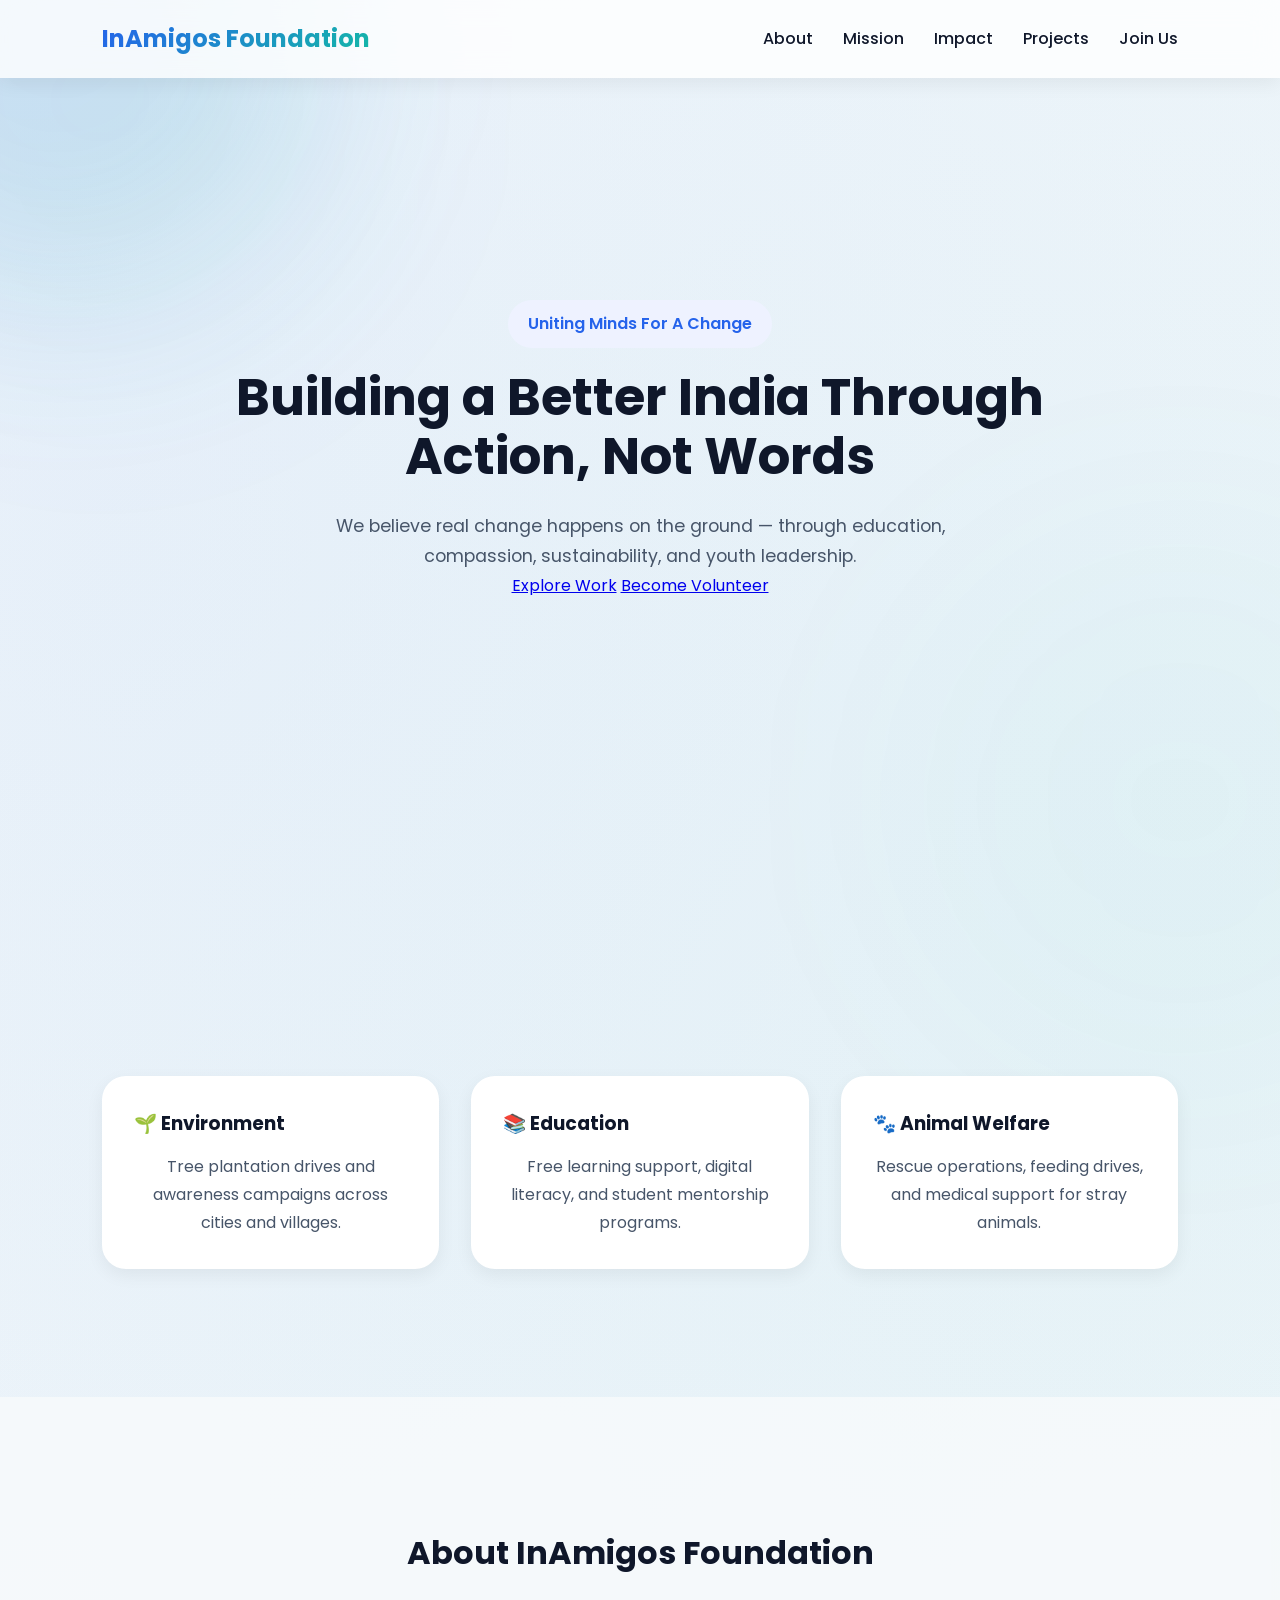
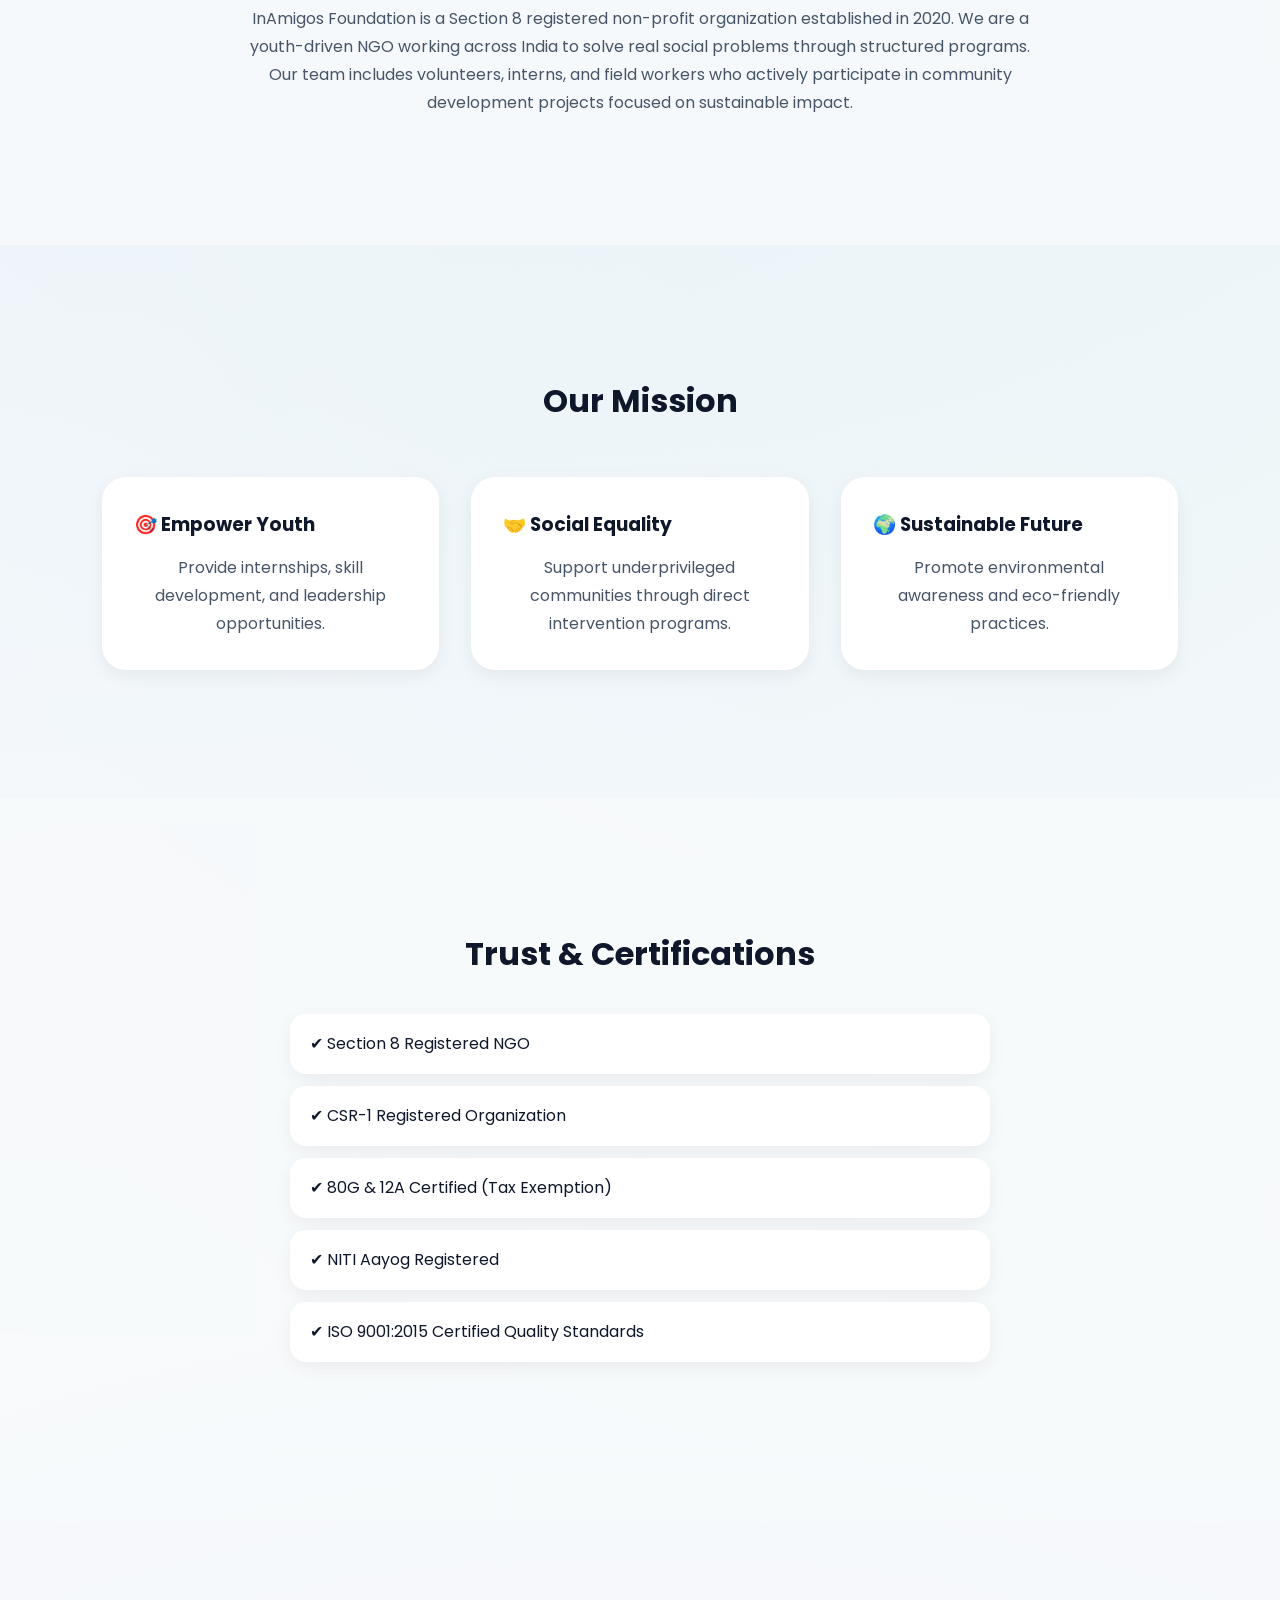
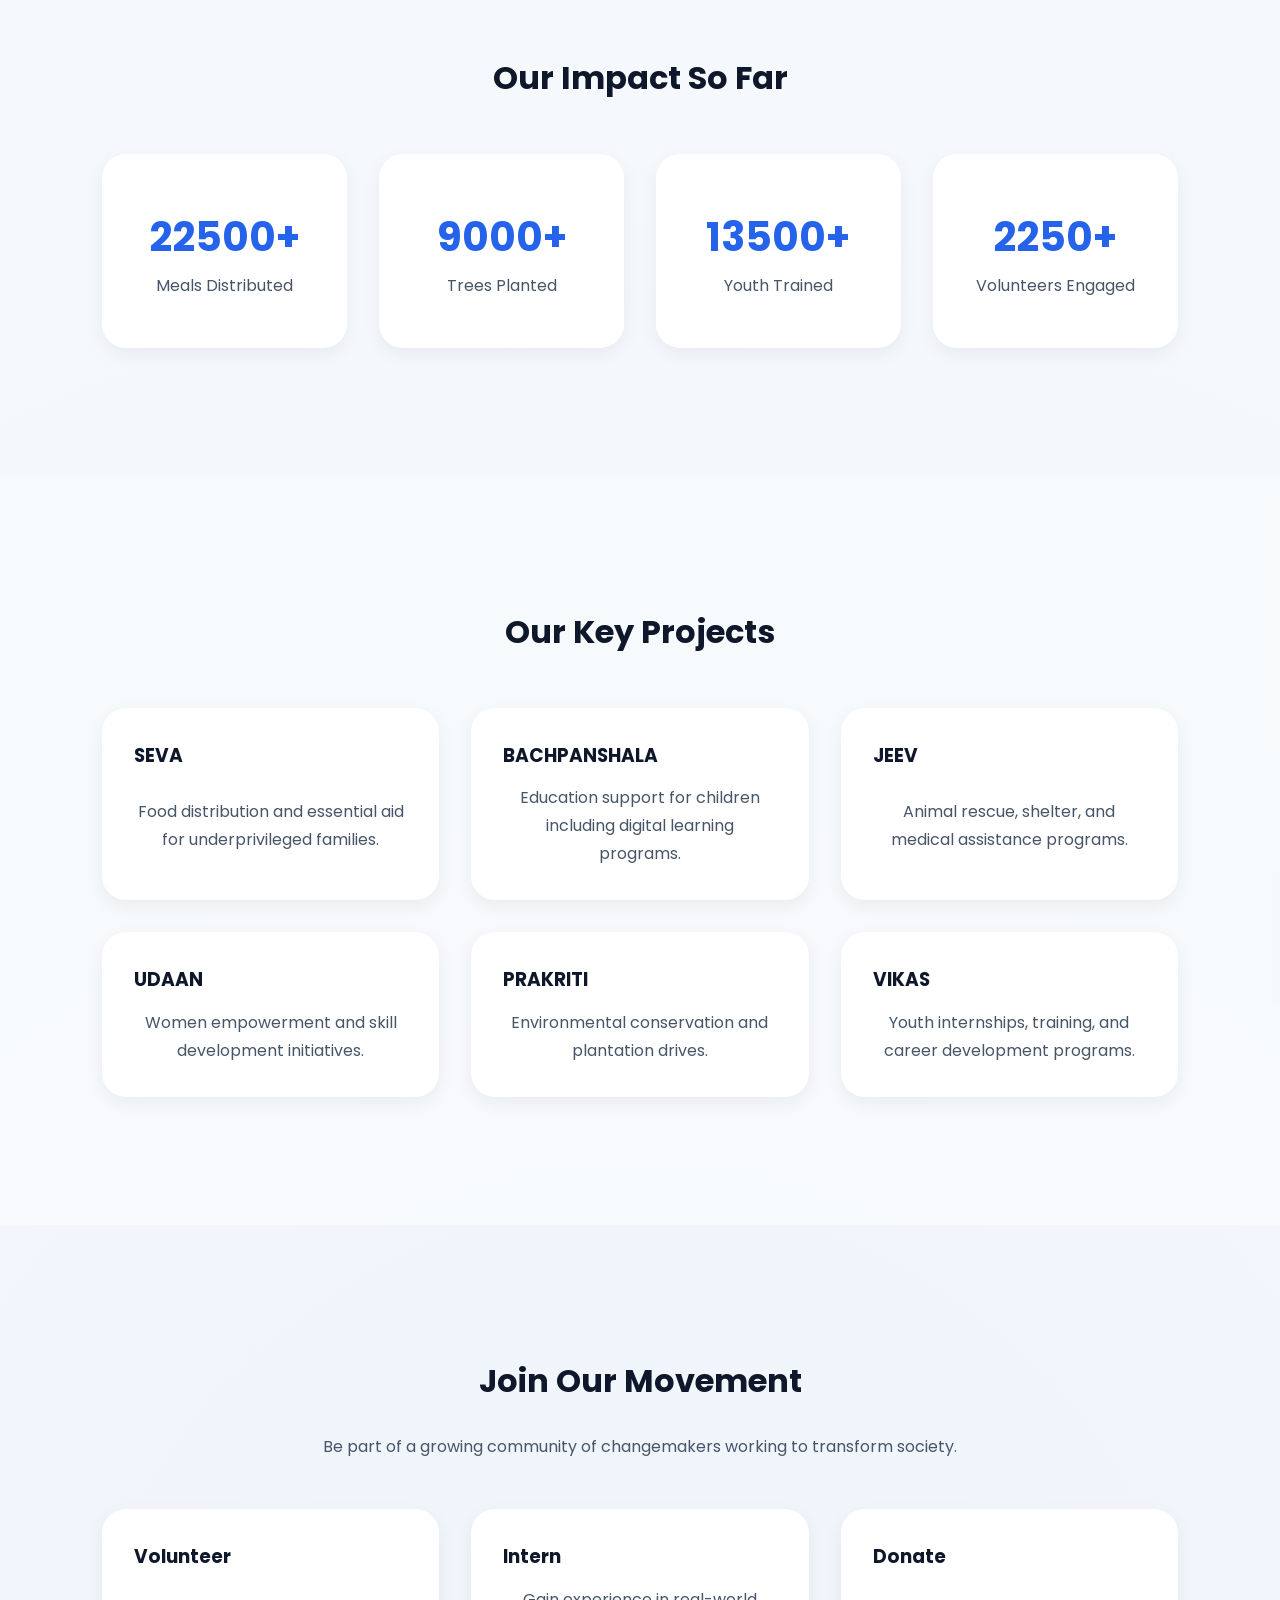
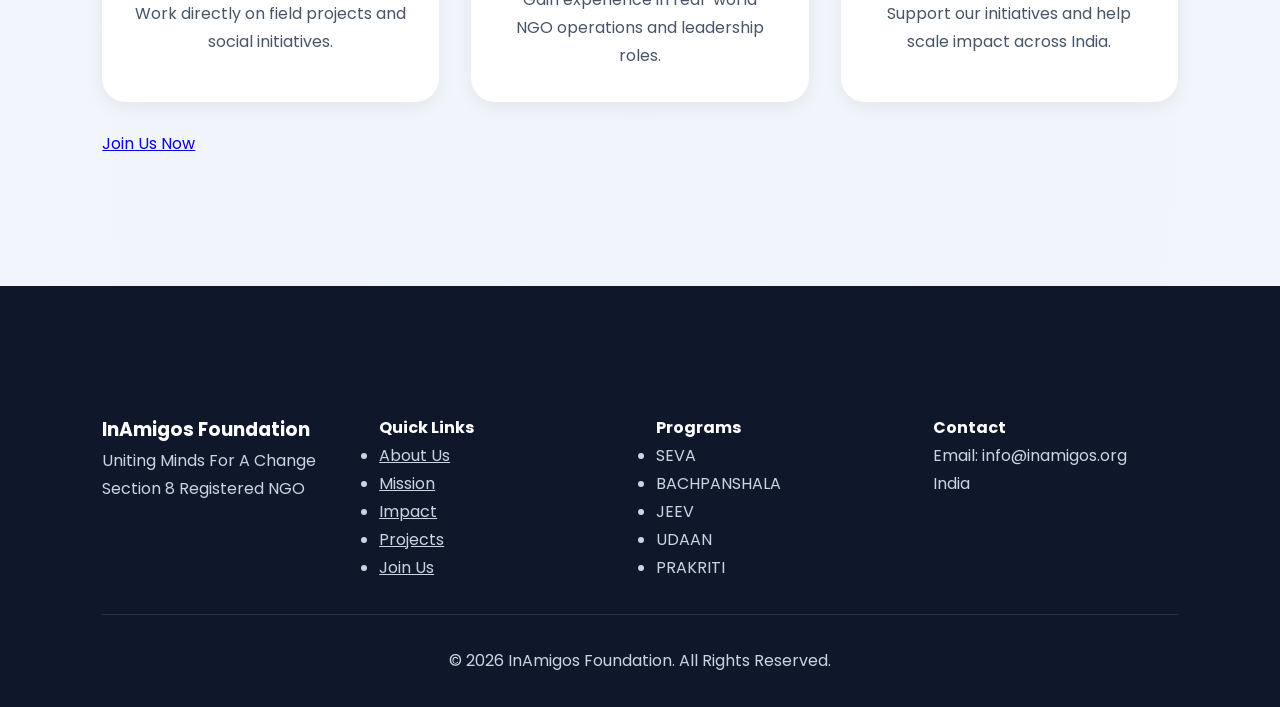
==== commit 6b177c23: "Update index.html" ====
--- a/index.html
+++ b/index.html
@@ -211,32 +211,7 @@
     </div>
 
 </section>
-<!-- ================= DONATION MODAL ================= -->
-<div class="donation-overlay" id="donationOverlay"></div>
-
-<div class="donation-modal" id="donationModal">
-
-    <h2>Support Our Cause </h2>
-    <p>Choose an amount to contribute</p>
-
-    <!-- PRESET AMOUNTS -->
-    <div class="donation-amounts">
-        <button class="amount" data-value="100">₹100</button>
-        <button class="amount" data-value="500">₹500</button>
-        <button class="amount" data-value="1000">₹1000</button>
-        <button class="amount" data-value="2000">₹2000</button>
-    </div>
-
-    <!-- CUSTOM AMOUNT -->
-    <input type="number" id="customAmount" placeholder="Or enter custom amount (₹)" />
-
-    <!-- ACTION BUTTONS -->
-    <div class="donation-actions">
-        <button id="closeDonation">Cancel</button>
-        <button id="proceedDonation" class="primary-btn">Proceed</button>
-    </div>
-
-</div>
+
 
 <!-- ================= JOIN US ================= -->
 <section id="join" class="section dark">
--- a/style.css
+++ b/style.css
@@ -2,7 +2,7 @@
    DESIGN SYSTEM
 ========================== */
 
-:root{
+:root {
     --space-1: 4px;
     --space-2: 8px;
     --space-3: 12px;
@@ -23,43 +23,70 @@
 
     --text: #0F172A;
     --muted: #475569;
-    --bg-soft: #F8FAFC;
-}
-/* ==========================
-   BACKGROUND SYSTEM (MATERIAL 3 STYLE)
-========================== */
-
-body{
+    --bg: #F8FAFC;
+
+    --shadow-sm: 0 6px 18px rgba(0,0,0,0.06);
+    --shadow-md: 0 12px 30px rgba(0,0,0,0.10);
+    --shadow-lg: 0 20px 50px rgba(0,0,0,0.15);
+}
+
+/* ==========================
+   BASE RESET
+========================== */
+
+* {
+    margin: 0;
+    padding: 0;
+    box-sizing: border-box;
+    font-family: 'Poppins', sans-serif;
+}
+
+html {
+    scroll-behavior: smooth;
+}
+
+body {
     background:
-        radial-gradient(circle at 10% 10%, rgba(37,99,235,0.05), transparent 40%),
-        radial-gradient(circle at 90% 20%, rgba(20,184,166,0.05), transparent 40%),
-        radial-gradient(circle at 50% 90%, rgba(37,99,235,0.04), transparent 45%),
-        #F8FAFC;
-}
-/* ==========================
-   BASE RESET
-========================== */
-
-*{
-    margin:0;
-    padding:0;
-    box-sizing:border-box;
-    font-family:'Poppins',sans-serif;
-}
-
-html{
-    scroll-behavior:smooth;
-}
-
-body{
-    background:#ffffff;
-    color:var(--text);
-    overflow-x:hidden;
-    line-height:1.75;
-}
-
-/* GLOBAL ANIMATION SMOOTHNESS */
-a, button, .card, .stat, .project-card{
+        radial-gradient(circle at 10% 10%, rgba(37,99,235,0.06), transparent 45%),
+        radial-gradient(circle at 90% 20%, rgba(20,184,166,0.06), transparent 45%),
+        radial-gradient(circle at 50% 90%, rgba(37,99,235,0.04), transparent 50%),
+        var(--bg);
+
+    color: var(--text);
+    line-height: 1.75;
+    overflow-x: hidden;
+}
+
+/* floating blobs */
+body::before,
+body::after {
+    content: "";
+    position: fixed;
+    width: 600px;
+    height: 600px;
+    border-radius: 50%;
+    filter: blur(120px);
+    opacity: 0.35;
+    z-index: -1;
+}
+
+body::before {
+    background: rgba(37,99,235,0.08);
+    top: -200px;
+    left: -200px;
+}
+
+body::after {
+    background: rgba(20,184,166,0.08);
+    bottom: -200px;
+    right: -200px;
+}
+
+/* ==========================
+   GLOBAL
+========================== */
+
+a, button, .card, .stat, .project-card {
     transition: all .3s ease;
 }
 
@@ -67,535 +94,336 @@
    NAVBAR
 ========================== */
 
-nav{
-    position:fixed;
-    top:0;
-    width:100%;
-    z-index:1000;
-
-    display:flex;
-    justify-content:space-between;
-    align-items:center;
-
-    padding:18px 8%;
-
-    background:rgba(255,255,255,.85);
-    backdrop-filter:blur(15px);
-
-    box-shadow:0 5px 20px rgba(0,0,0,.05);
-}
-
-.logo{
-    font-size:1.5rem;
-    font-weight:700;
-    background:linear-gradient(135deg,var(--primary),var(--secondary));
-    -webkit-background-clip:text;
-    -webkit-text-fill-color:transparent;
-}
-
-nav ul{
-    display:flex;
-    list-style:none;
-    gap:30px;
-}
-
-nav a{
-    text-decoration:none;
-    color:var(--text);
-    font-weight:500;
-    position:relative;
-}
-
-nav a::after{
-    content:'';
-    position:absolute;
-    bottom:-6px;
-    left:0;
-    width:0%;
-    height:2px;
-    background:var(--primary);
-    transition:.3s;
-}
-
-nav a:hover::after{
-    width:100%;
-}
-
-nav a:hover{
-    color:var(--primary);
-}
-
-nav a.active{
-    color:var(--primary);
-    font-weight:600;
-}
-
-/* ==========================
-   HERO (BETTER BALANCE)
-========================== */
-
-.hero{
-    min-height:100vh;
-    display:flex;
-    justify-content:center;
-    align-items:center;
-    text-align:center;
-
+nav {
+    position: fixed;
+    top: 0;
+    width: 100%;
+    z-index: 1000;
+
+    display: flex;
+    justify-content: space-between;
+    align-items: center;
+
+    padding: 18px 8%;
+    background: rgba(255,255,255,0.8);
+    backdrop-filter: blur(15px);
+    box-shadow: var(--shadow-sm);
+}
+
+.logo {
+    font-size: 1.5rem;
+    font-weight: 700;
+    background: linear-gradient(135deg, var(--primary), var(--secondary));
+    -webkit-background-clip: text;
+    -webkit-text-fill-color: transparent;
+}
+
+nav ul {
+    display: flex;
+    list-style: none;
+    gap: 30px;
+}
+
+nav a {
+    text-decoration: none;
+    color: var(--text);
+    font-weight: 500;
+    position: relative;
+}
+
+nav a::after {
+    content: "";
+    position: absolute;
+    bottom: -6px;
+    left: 0;
+    width: 0%;
+    height: 2px;
+    background: var(--primary);
+    transition: 0.3s;
+}
+
+nav a:hover {
+    color: var(--primary);
+}
+
+nav a:hover::after {
+    width: 100%;
+}
+
+/* ==========================
+   HERO
+========================== */
+
+.hero {
+    min-height: 100vh;
+    display: flex;
+    justify-content: center;
+    align-items: center;
+    text-align: center;
     padding: calc(var(--space-10) + 60px) 20px;
-    position:relative;
-}
-
-.hero::before{
-    content:'';
-    position:absolute;
-    width:520px;
-    height:520px;
-    background:linear-gradient(135deg,rgba(37,99,235,.15),rgba(20,184,166,.15));
-    border-radius:50%;
-    top:-220px;
-    left:-200px;
-    filter:blur(80px);
-}
-
-.hero-content{
-    max-width:900px;
-    position:relative;
-    z-index:2;
-}
-
-.tagline{
-    display:inline-block;
-    padding:10px 20px;
-    border-radius:50px;
-    background:#EEF2FF;
-    color:var(--primary);
-    font-weight:600;
-    margin-bottom:20px;
-}
-
-.hero h1{
-    font-size: clamp(2.2rem, 4vw, 4.5rem);
-    line-height:1.15;
-    margin-bottom:25px;
-}
-
-.hero p{
-    font-size:1.15rem;
-    max-width:720px;
-    margin:auto;
-    color:var(--muted);
+    position: relative;
+}
+
+.hero::before {
+    content: "";
+    position: absolute;
+    width: 520px;
+    height: 520px;
+    background: linear-gradient(135deg, rgba(37,99,235,0.15), rgba(20,184,166,0.15));
+    border-radius: 50%;
+    top: -220px;
+    left: -200px;
+    filter: blur(90px);
+}
+
+.hero-content {
+    max-width: 900px;
+    z-index: 2;
+}
+
+.tagline {
+    display: inline-block;
+    padding: 10px 20px;
+    border-radius: 50px;
+    background: #EEF2FF;
+    color: var(--primary);
+    font-weight: 600;
+    margin-bottom: 20px;
+}
+
+.hero h1 {
+    font-size: clamp(2rem, 4vw, 4.5rem);
+    line-height: 1.15;
+    margin-bottom: 25px;
+}
+
+.hero p {
+    font-size: 1.1rem;
+    max-width: 720px;
+    margin: auto;
+    color: var(--muted);
 }
 
 /* ==========================
    BUTTONS
 ========================== */
 
-.hero-buttons{
-    margin-top:35px;
-}
-
 .primary-btn,
-.secondary-btn{
-    display:inline-block;
-    padding:14px 28px;
-    border-radius:14px;
-    text-decoration:none;
-    font-weight:600;
-}
-
-.primary-btn{
-    color:white;
-    background:linear-gradient(135deg,var(--primary),var(--secondary));
-    box-shadow:0 10px 25px rgba(37,99,235,.25);
-}
-
-.primary-btn:hover{
-    transform:translateY(-6px);
-}
-
-.secondary-btn{
-    border:2px solid var(--primary);
-    color:var(--primary);
-    margin-left:15px;
-}
-
-.secondary-btn:hover{
-    background:var(--primary);
-    color:white;
-    transform:translateY(-4px);
-}
-/* ==========================
-   DONATION SYSTEM (MODAL)
-========================== */
-
-.donation-overlay{
-    position:fixed;
-    top:0;
-    left:0;
-    width:100%;
-    height:100%;
-    background:rgba(15,23,42,0.6);
-    backdrop-filter: blur(5px);
-    z-index:2000;
-    display:none;
-}
-
-.donation-modal{
-    position:fixed;
-    top:50%;
-    left:50%;
-    transform:translate(-50%,-50%);
-    width:90%;
-    max-width:420px;
-
-    background:white;
-    padding:30px;
-    border-radius:20px;
-
-    box-shadow:0 20px 60px rgba(0,0,0,0.3);
-    z-index:2100;
-
-    display:none;
-    text-align:center;
-}
-
-.donation-modal h2{
-    margin-bottom:10px;
-    color:#0F172A;
-}
-
-.donation-modal p{
-    margin-bottom:20px;
-    color:#64748B;
-}
-
-/* AMOUNT BUTTONS */
-.donation-amounts{
-    display:grid;
-    grid-template-columns:repeat(2,1fr);
-    gap:10px;
-    margin-bottom:15px;
-}
-
-.amount{
-    padding:12px;
-    border:none;
-    border-radius:12px;
-    background:#F1F5F9;
-    cursor:pointer;
-    font-weight:600;
-}
-
-.amount:hover{
-    background:#2563EB;
-    color:white;
-}
-
-/* INPUT */
-#customAmount{
-    width:100%;
-    padding:12px;
-    border-radius:12px;
-    border:1px solid #E2E8F0;
-    margin-bottom:15px;
-    outline:none;
-}
-
-/* ACTIONS */
-.donation-actions{
-    display:flex;
-    justify-content:space-between;
-    gap:10px;
-}
-
-.donation-actions button{
-    flex:1;
-    padding:12px;
-    border-radius:12px;
-    border:none;
-    cursor:pointer;
-    font-weight:600;
-}
-
-#closeDonation{
-    background:#E2E8F0;
-}
-
-#proceedDonation{
-    background:linear-gradient(135deg,#2563EB,#14B8A6);
-    color:white;
-}
-
-/* ==========================
-   SECTION SYSTEM (VERY IMPORTANT)
-========================== */
-
-section{
+.secondary-btn {
+    display: inline-block;
+    padding: 14px 28px;
+    border-radius: 14px;
+    font-weight: 600;
+    text-decoration: none;
+    cursor: pointer;
+}
+
+.primary-btn {
+    background: linear-gradient(135deg, var(--primary), var(--secondary));
+    color: white;
+    box-shadow: var(--shadow-sm);
+}
+
+.primary-btn:hover {
+    transform: translateY(-6px);
+    box-shadow: var(--shadow-md);
+}
+
+.secondary-btn {
+    border: 2px solid var(--primary);
+    color: var(--primary);
+    margin-left: 12px;
+}
+
+.secondary-btn:hover {
+    background: var(--primary);
+    color: white;
+    transform: translateY(-4px);
+}
+
+/* ==========================
+   SECTIONS
+========================== */
+
+section {
     padding: var(--space-10) 8%;
-}
-
-/* alternating background = modern feel */
-
-section{
-    position:relative;
-}
-
-section:nth-child(even){
-    background: linear-gradient(
-        180deg,
-        rgba(248,250,252,0.7),
-        rgba(255,255,255,0.6)
-    );
-}
-/* headings */
-h1,h2,h3{
-    margin-bottom: var(--space-4);
-    color:var(--text);
-}
-
-h2{
+    position: relative;
+}
+
+section:nth-child(even) {
+    background: rgba(248,250,252,0.8);
+}
+
+section h2 {
+    text-align: center;
     font-size: clamp(1.8rem, 2.5vw, 2.8rem);
-}
-
-p{
-    margin-bottom: var(--space-4);
-    color:var(--muted);
+    margin-bottom: var(--space-5);
+}
+
+section p {
+    text-align: center;
     max-width: 800px;
-}
-
-/* center section text automatically */
-section h2,
-section p{
-    text-align:center;
-    margin-left:auto;
-    margin-right:auto;
-}
-
-/* ==========================
-   CARD SYSTEM (UNIFIED)
-========================== */
-
-.card{
-    background:white;
+    margin: auto;
+    color: var(--muted);
+}
+
+/* ==========================
+   GRID SYSTEM
+========================== */
+
+.card-grid {
+    display: grid;
+    grid-template-columns: repeat(auto-fit, minmax(260px, 1fr));
+    gap: var(--space-6);
+    margin-top: var(--space-7);
+}
+
+/* ==========================
+   CARDS
+========================== */
+
+.card {
+    background: white;
     padding: var(--space-6);
     border-radius: var(--radius-lg);
-    box-shadow:0 10px 25px rgba(0,0,0,.05);
-
-    display:flex;
-    flex-direction:column;
+    box-shadow: var(--shadow-sm);
+    display: flex;
+    flex-direction: column;
     gap: var(--space-3);
 }
 
-.card:hover{
-    transform:translateY(-8px);
-}
-
-/* GRID SYSTEM */
-.card-grid{
-    display:grid;
-    grid-template-columns:repeat(auto-fit,minmax(260px,1fr));
-    gap: var(--space-5);
+.card:hover {
+    transform: translateY(-8px);
+    box-shadow: var(--shadow-md);
+}
+
+/* ==========================
+   STATS
+========================== */
+
+.stats {
+    display: grid;
+    grid-template-columns: repeat(auto-fit, minmax(200px, 1fr));
+    gap: var(--space-6);
     margin-top: var(--space-7);
 }
-/* subtle floating blobs (Material 3 feel) */
-
-body::before,
-body::after{
-    content:'';
-    position:fixed;
-    width:600px;
-    height:600px;
-    border-radius:50%;
-    z-index:-1;
-    filter: blur(100px);
-    opacity:0.4;
-}
-
-body::before{
-    background:rgba(37,99,235,0.08);
-    top:-200px;
-    left:-200px;
-}
-
-body::after{
-    background:rgba(20,184,166,0.08);
-    bottom:-200px;
-    right:-200px;
-}
-/* ==========================
-   ABOUT / CONTENT
-========================== */
-
-.about-container{
-    display:grid;
-    grid-template-columns:2fr 1fr;
-    gap: var(--space-7);
-}
-
-/* ==========================
-   CERTIFICATIONS LIST
-========================== */
-
-.cert-list{
-    max-width:700px;
-    margin: var(--space-6) auto;
-    list-style:none;
-    padding:0;
-}
-
-.cert-list li{
-    background:white;
-    margin-bottom:12px;
-    padding:16px 20px;
-    border-radius:12px;
-    box-shadow:0 8px 20px rgba(0,0,0,.05);
-}
-
-/* ==========================
-   STATS
-========================== */
-
-.stats{
-    display:grid;
-    grid-template-columns:repeat(auto-fit,minmax(200px,1fr));
-    gap: var(--space-5);
-    margin-top: var(--space-7);
-}
-
-.stat{
-    background:white;
-    text-align:center;
+
+.stat {
+    background: white;
+    text-align: center;
     padding: var(--space-7) var(--space-5);
     border-radius: var(--radius-lg);
-    box-shadow:0 10px 25px rgba(0,0,0,.06);
-}
-
-.stat h3{
-    font-size:2.5rem;
-    color:var(--primary);
+    box-shadow: var(--shadow-sm);
+}
+
+.stat h3 {
+    font-size: 2.5rem;
+    color: var(--primary);
 }
 
 /* ==========================
    PROJECTS
 ========================== */
 
-.project-card{
-    background:white;
+.project-card {
+    background: white;
+    padding: var(--space-7);
     border-radius: var(--radius-lg);
-    padding: var(--space-7);
-    box-shadow:0 10px 30px rgba(0,0,0,.05);
-
-    display:flex;
-    flex-direction:column;
+    box-shadow: var(--shadow-sm);
+    position: relative;
+    display: flex;
+    flex-direction: column;
     gap: var(--space-3);
-
-    position:relative;
-}
-
-.project-card::before{
-    content:'';
-    position:absolute;
-    top:0;
-    left:0;
-    width:100%;
-    height:4px;
-    background:linear-gradient(90deg,var(--primary),var(--secondary));
-}
-
-/* ==========================
-   CTA / JOIN SECTION
-========================== */
-
-#join{
-    text-align:center;
-}
-
-#join p{
-    max-width:650px;
-}
-
-/* ==========================
-   FOOTER (BIG IMPROVEMENT)
-========================== */
-
-.footer{
-    background:#0F172A;
-    color:white;
+}
+
+.project-card::before {
+    content: "";
+    position: absolute;
+    top: 0;
+    left: 0;
+    height: 4px;
+    width: 100%;
+    background: linear-gradient(90deg, var(--primary), var(--secondary));
+}
+
+/* ==========================
+   CERTIFICATIONS
+========================== */
+
+.cert-list {
+    max-width: 700px;
+    margin: var(--space-6) auto;
+    list-style: none;
+}
+
+.cert-list li {
+    background: white;
+    padding: 16px 20px;
+    margin-bottom: 12px;
+    border-radius: var(--radius-md);
+    box-shadow: var(--shadow-sm);
+}
+
+/* ==========================
+   FOOTER
+========================== */
+
+.footer {
+    background: #0F172A;
+    color: white;
     padding: var(--space-10) 8% var(--space-6);
 }
 
-.footer-grid{
-    display:grid;
-    grid-template-columns:repeat(auto-fit,minmax(200px,1fr));
+.footer-grid {
+    display: grid;
+    grid-template-columns: repeat(auto-fit, minmax(200px, 1fr));
     gap: var(--space-6);
     margin-bottom: var(--space-6);
 }
 
-.footer h3,
-.footer h4{
-    color:white;
-}
-
-.footer p,
-.footer li,
-.footer a{
-    color:#CBD5E1;
-    text-decoration:none;
-}
-
-.footer ul{
-    list-style:none;
-    padding:0;
-}
-
-.footer li{
-    margin-bottom:8px;
-}
-
-.footer hr{
-    border:0;
-    height:1px;
-    background:rgba(255,255,255,.1);
+.footer a, .footer li, .footer p {
+    color: #CBD5E1;
+}
+
+.footer hr {
+    border: none;
+    height: 1px;
+    background: rgba(255,255,255,0.1);
     margin: var(--space-6) 0;
 }
 
-.copyright{
-    text-align:center;
-    color:#94A3B8;
+.copyright {
+    text-align: center;
+    color: #94A3B8;
 }
 
 /* ==========================
    RESPONSIVE
 ========================== */
 
-@media(max-width:992px){
-    .about-container{
-        grid-template-columns:1fr;
+@media (max-width: 992px) {
+    section {
+        padding: var(--space-9) 6%;
     }
 }
 
-@media(max-width:768px){
-
-    nav ul{
-        display:none;
+@media (max-width: 768px) {
+    nav ul {
+        display: none;
     }
 
-    .hero h1{
-        font-size:2.5rem;
+    .hero h1 {
+        font-size: 2.5rem;
     }
 
-    .secondary-btn{
-        margin-left:0;
-        margin-top:15px;
+    .secondary-btn {
+        margin-left: 0;
+        margin-top: 12px;
     }
-
-    section{
-        padding: var(--space-9) var(--space-5);
+}
+
+@media (max-width: 480px) {
+    .hero p {
+        font-size: 1rem;
     }
 }
-
-@media(max-width:480px){
-    .hero p{
-        font-size:1rem;
-    }
-}
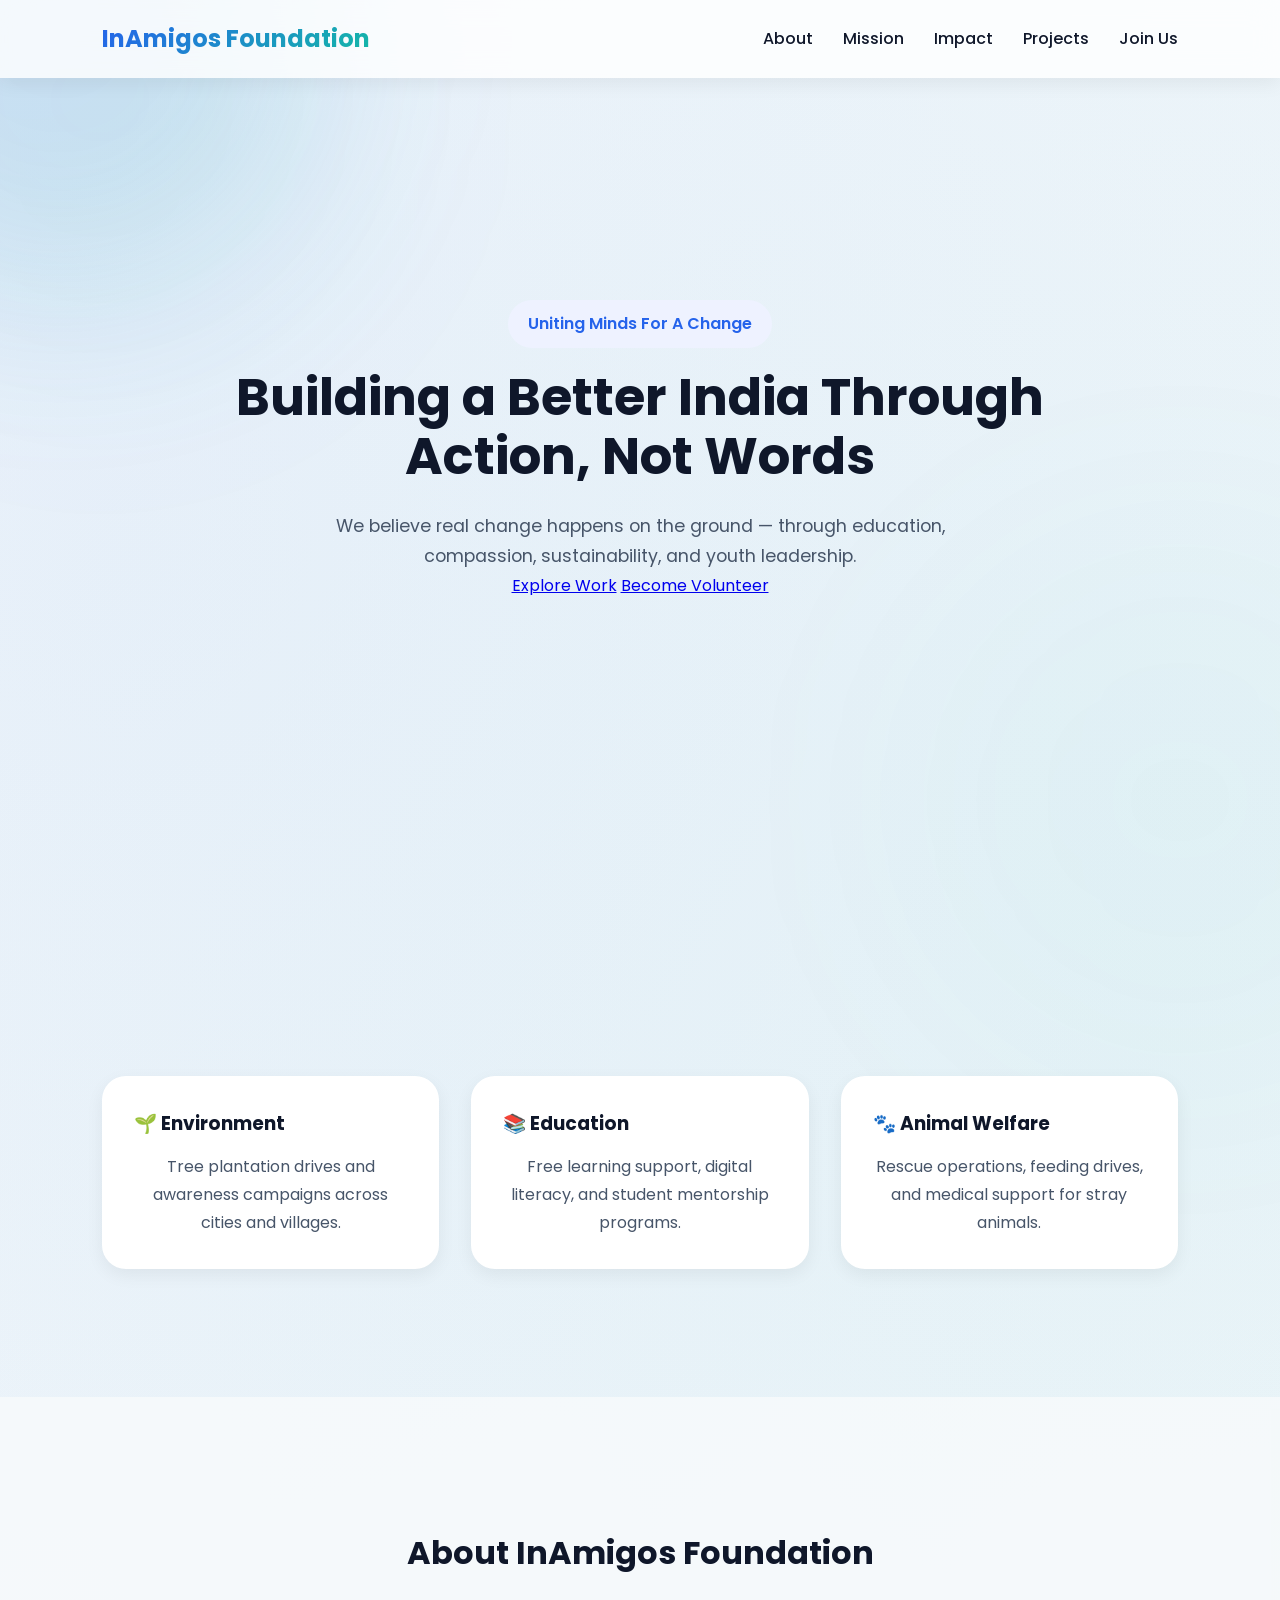
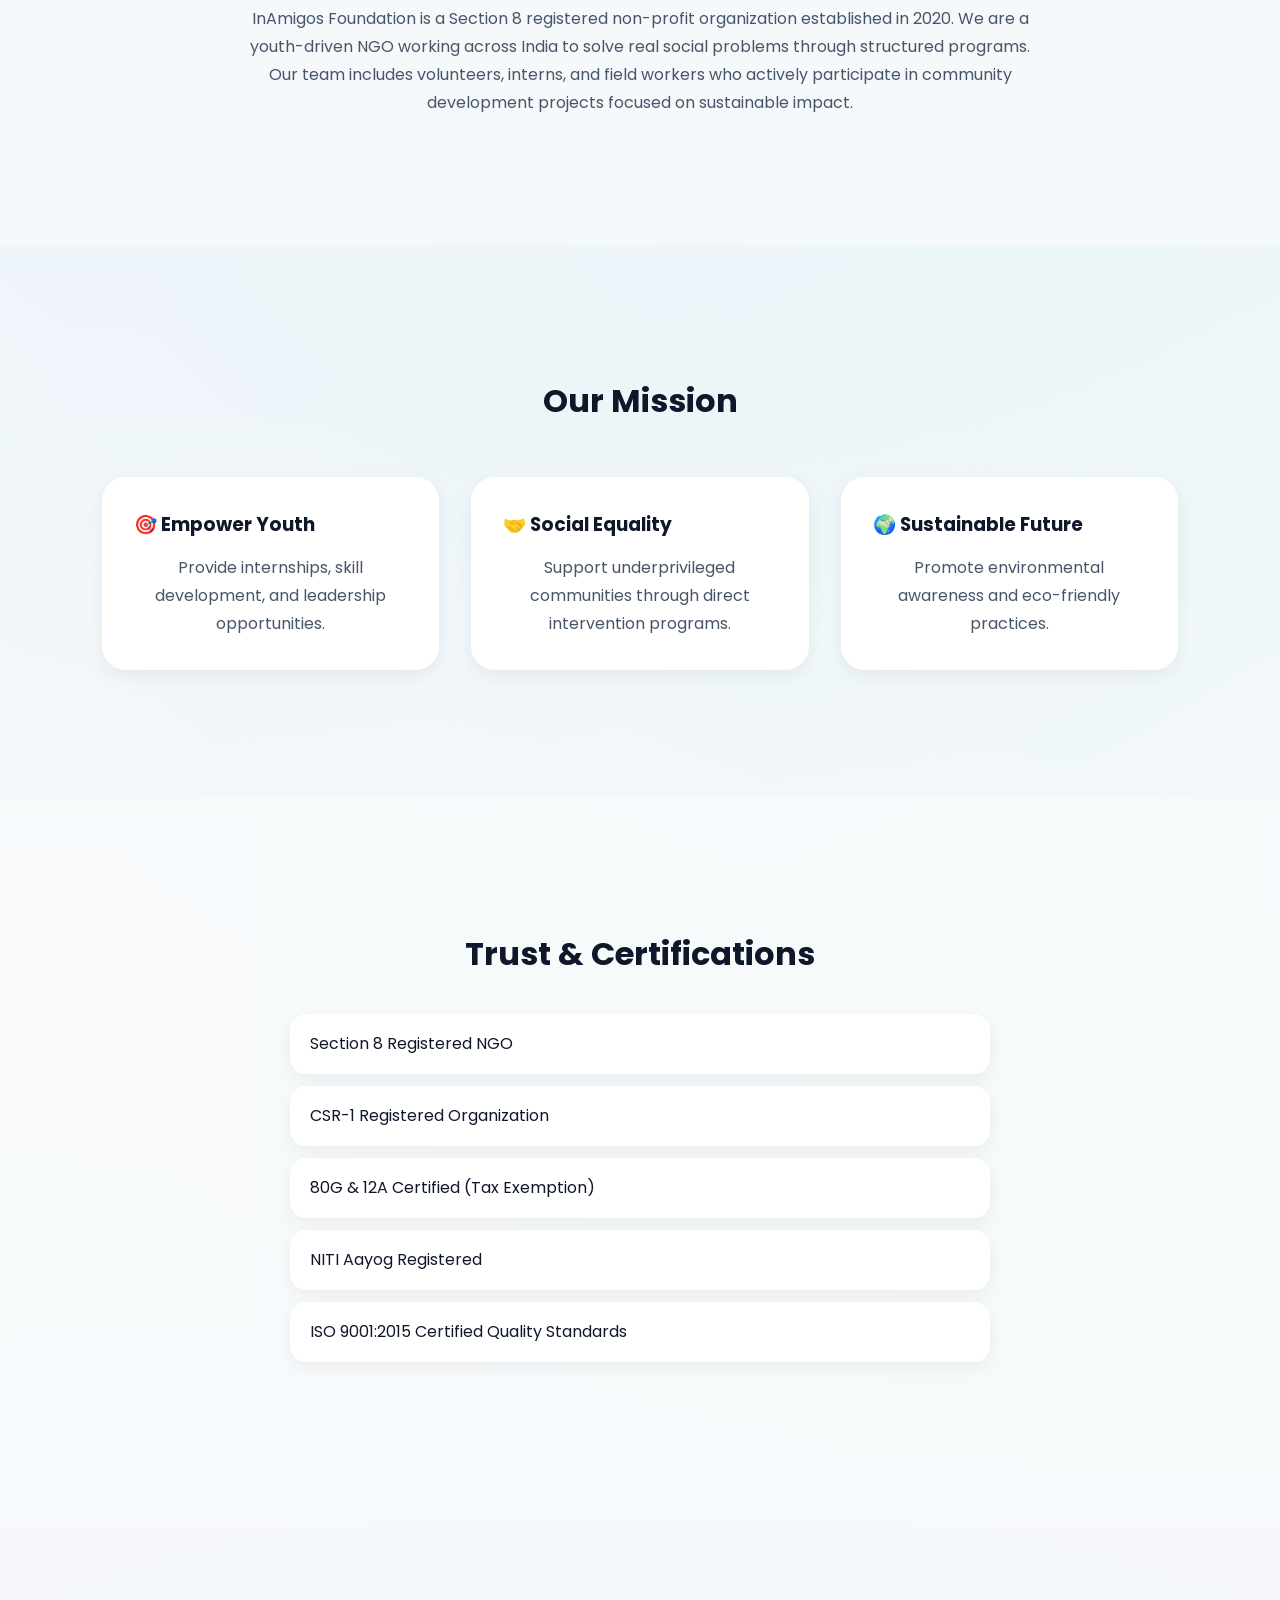
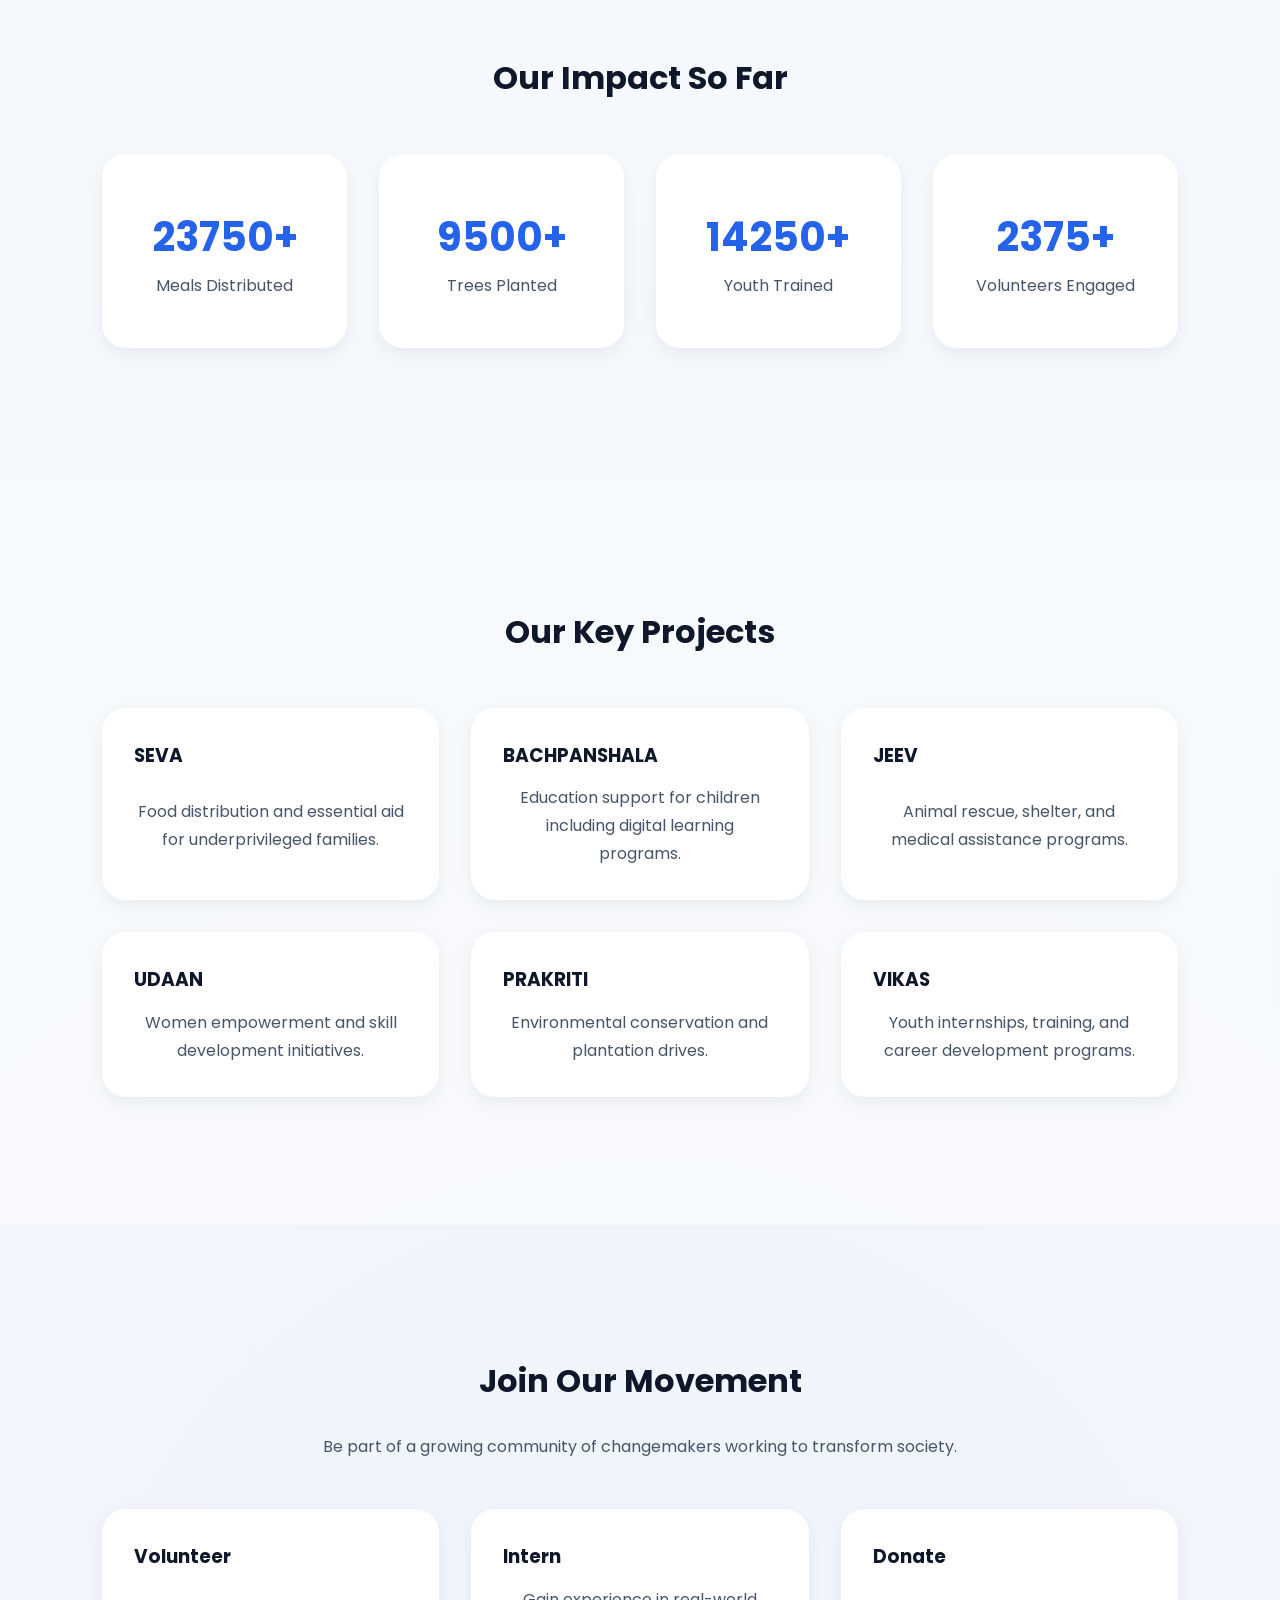
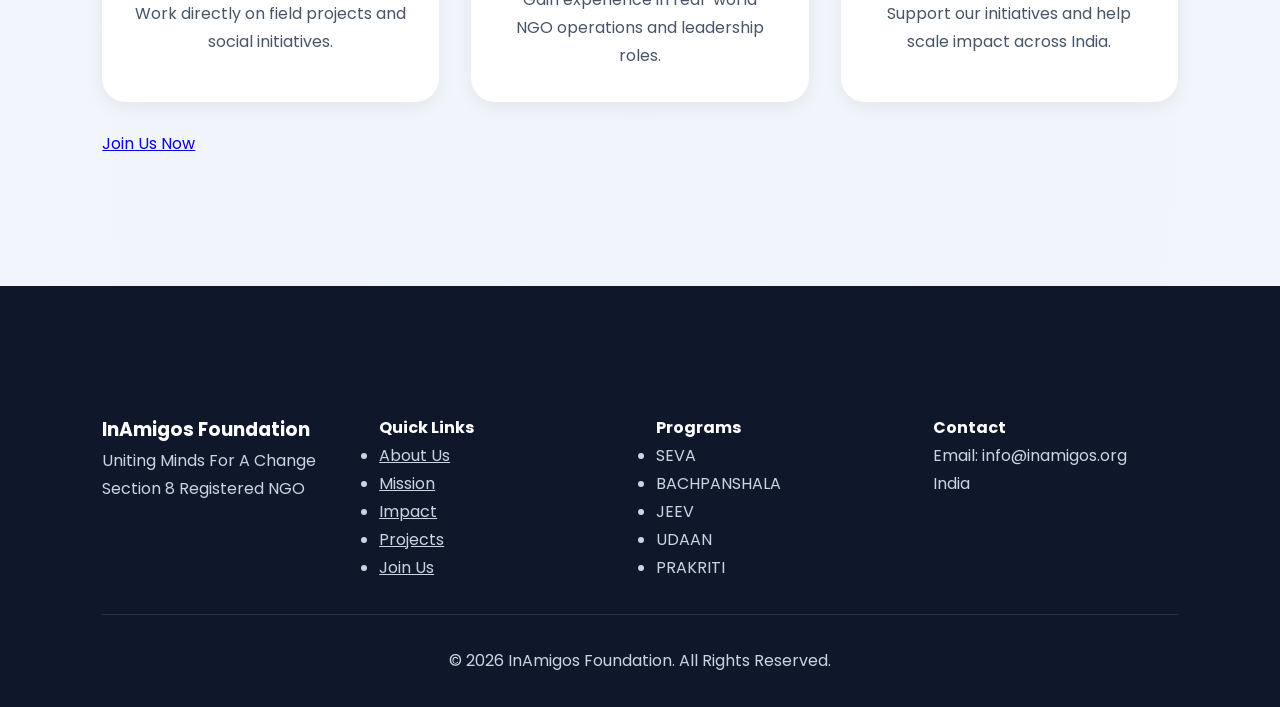
==== commit 86540b0a: "Update index.html" ====
--- a/index.html
+++ b/index.html
@@ -129,11 +129,11 @@
     <h2>Trust & Certifications</h2>
 
     <ul class="cert-list">
-        <li>✔ Section 8 Registered NGO</li>
-        <li>✔ CSR-1 Registered Organization</li>
-        <li>✔ 80G & 12A Certified (Tax Exemption)</li>
-        <li>✔ NITI Aayog Registered</li>
-        <li>✔ ISO 9001:2015 Certified Quality Standards</li>
+        <li> Section 8 Registered NGO</li>
+        <li> CSR-1 Registered Organization</li>
+        <li> 80G & 12A Certified (Tax Exemption)</li>
+        <li> NITI Aayog Registered</li>
+        <li> ISO 9001:2015 Certified Quality Standards</li>
     </ul>
 
 </section>
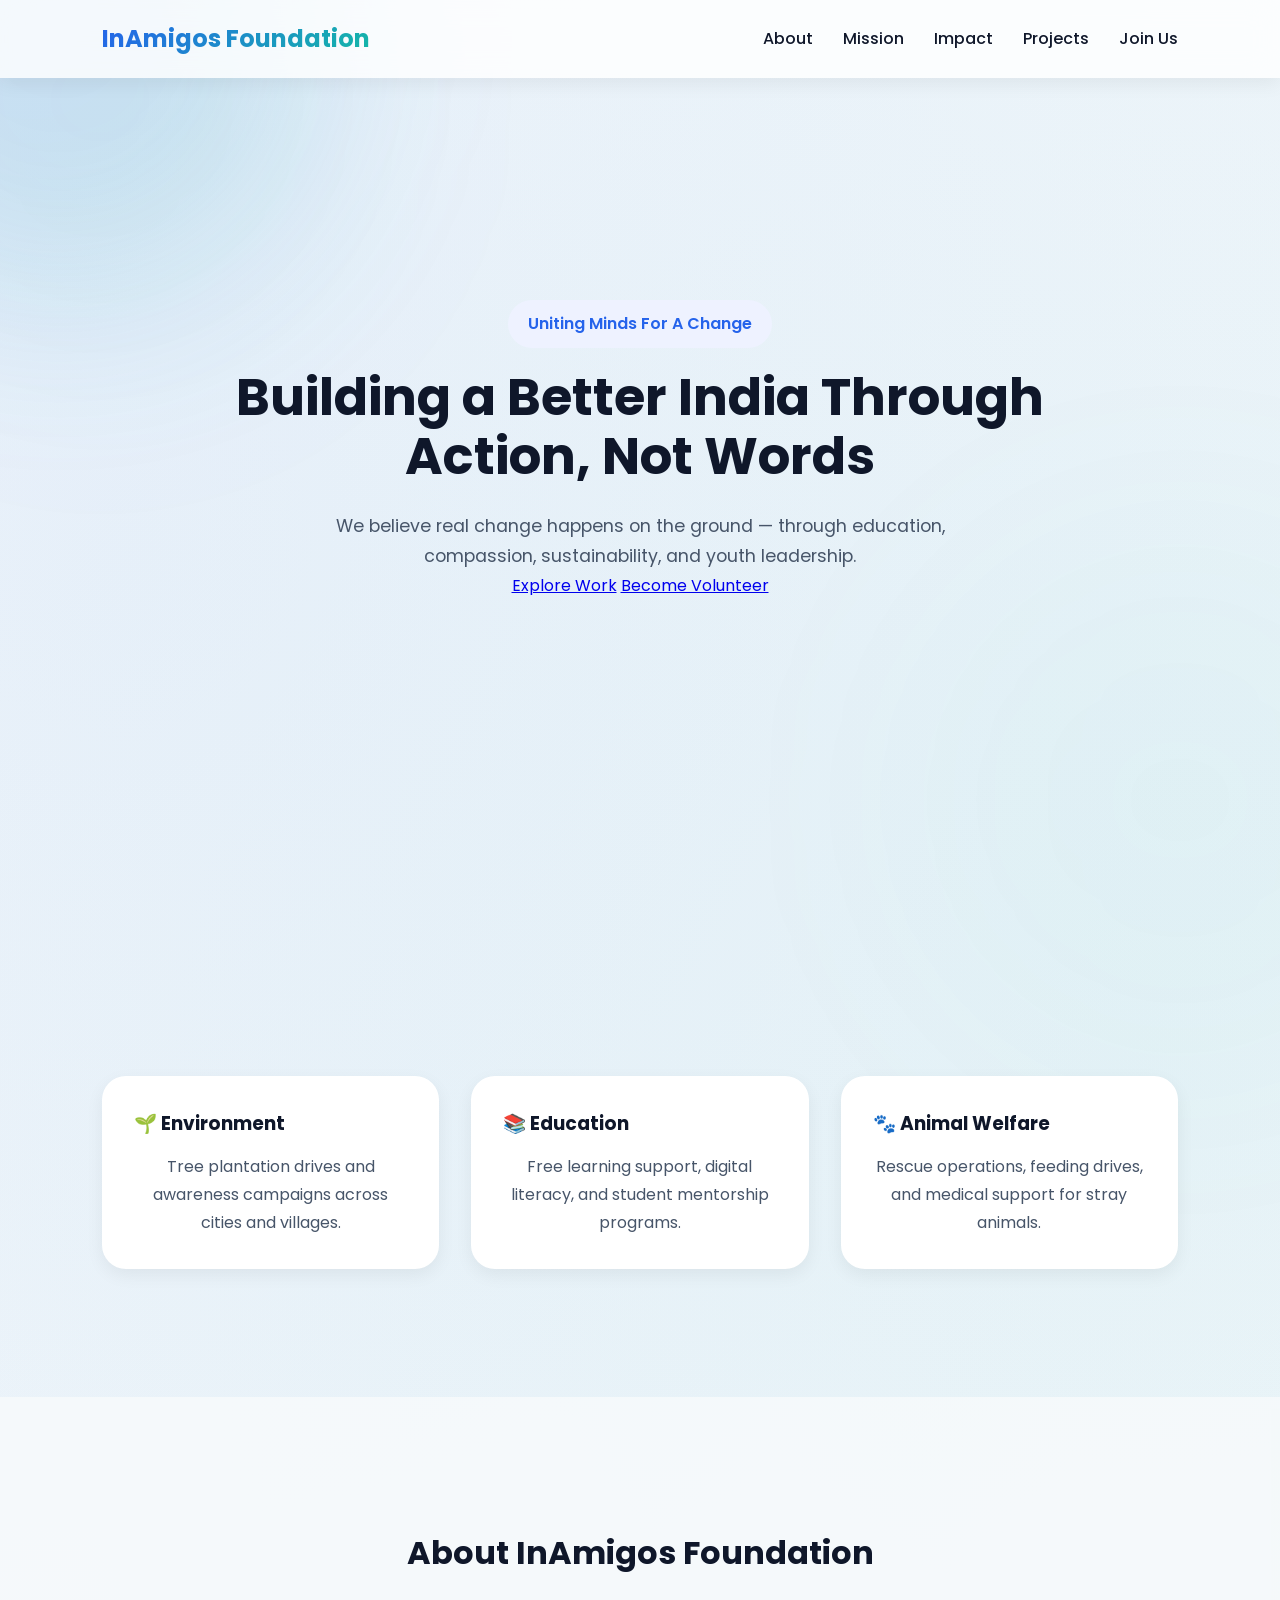
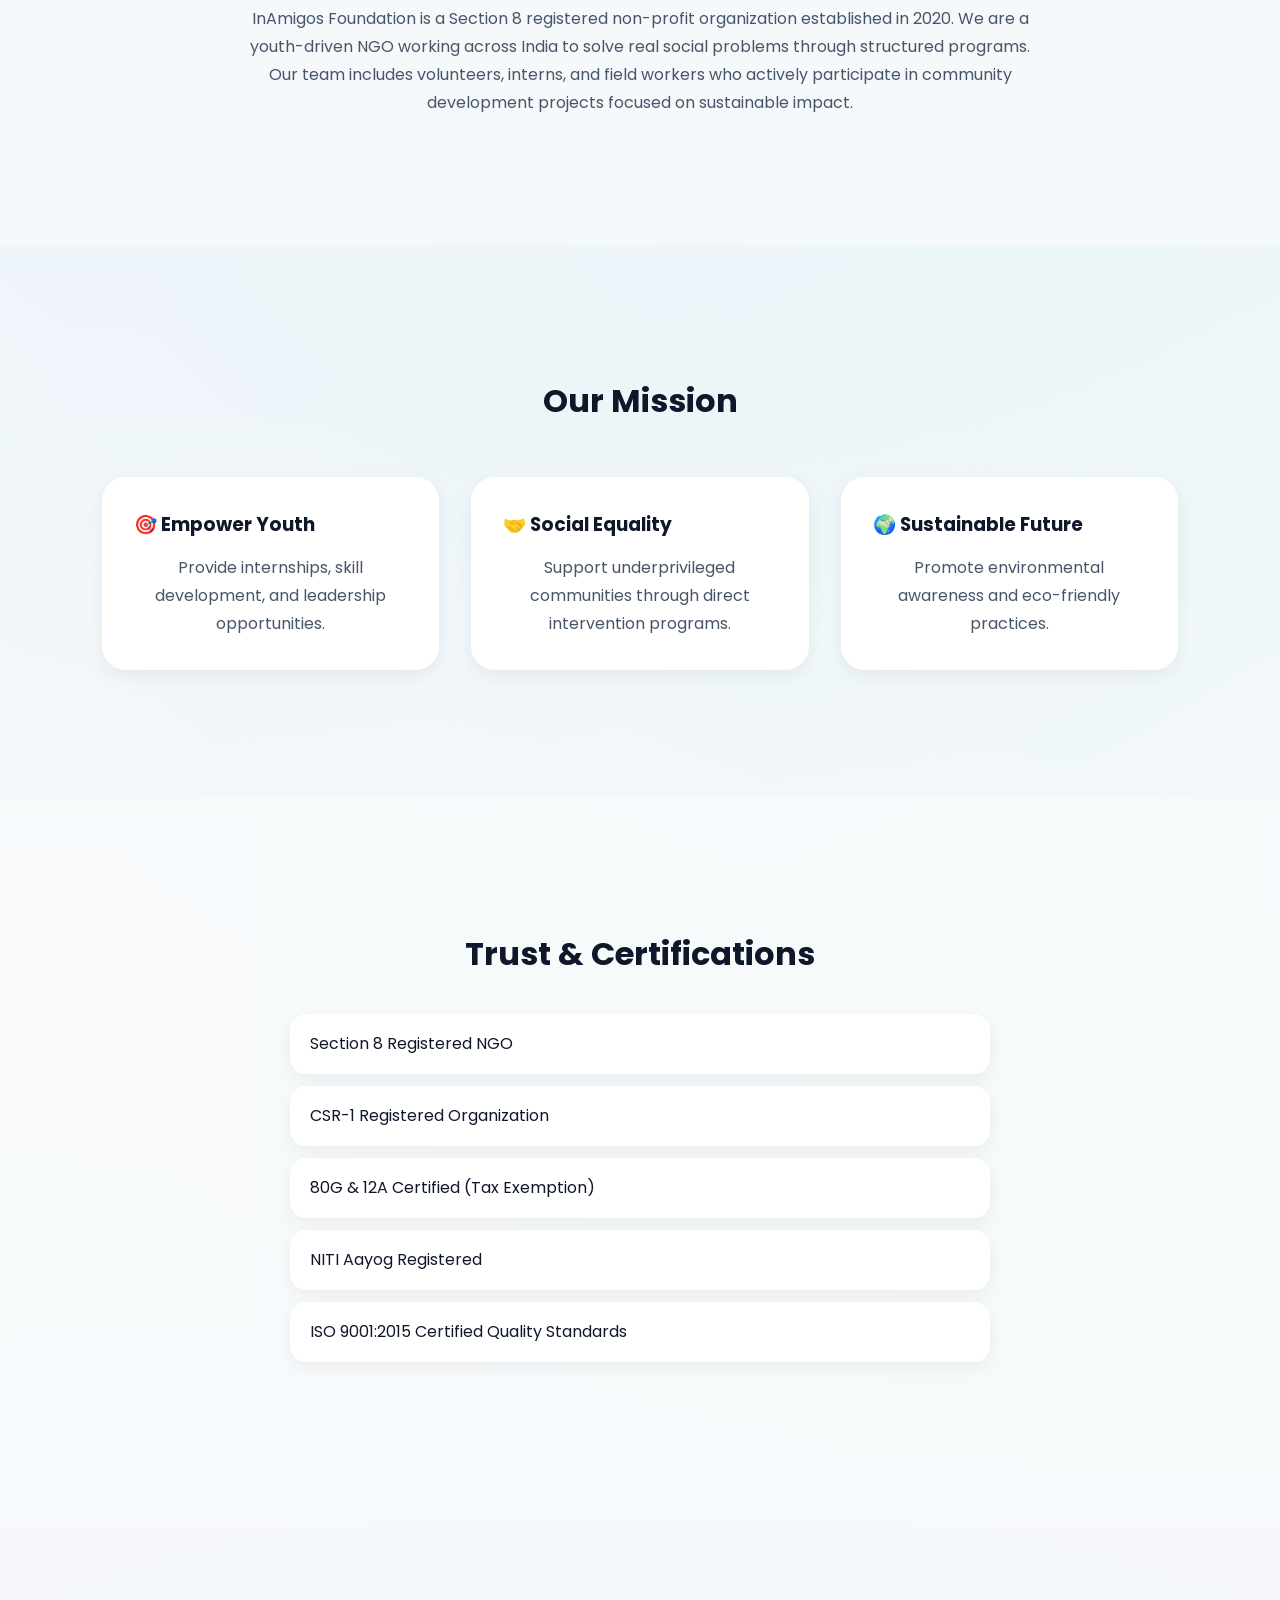
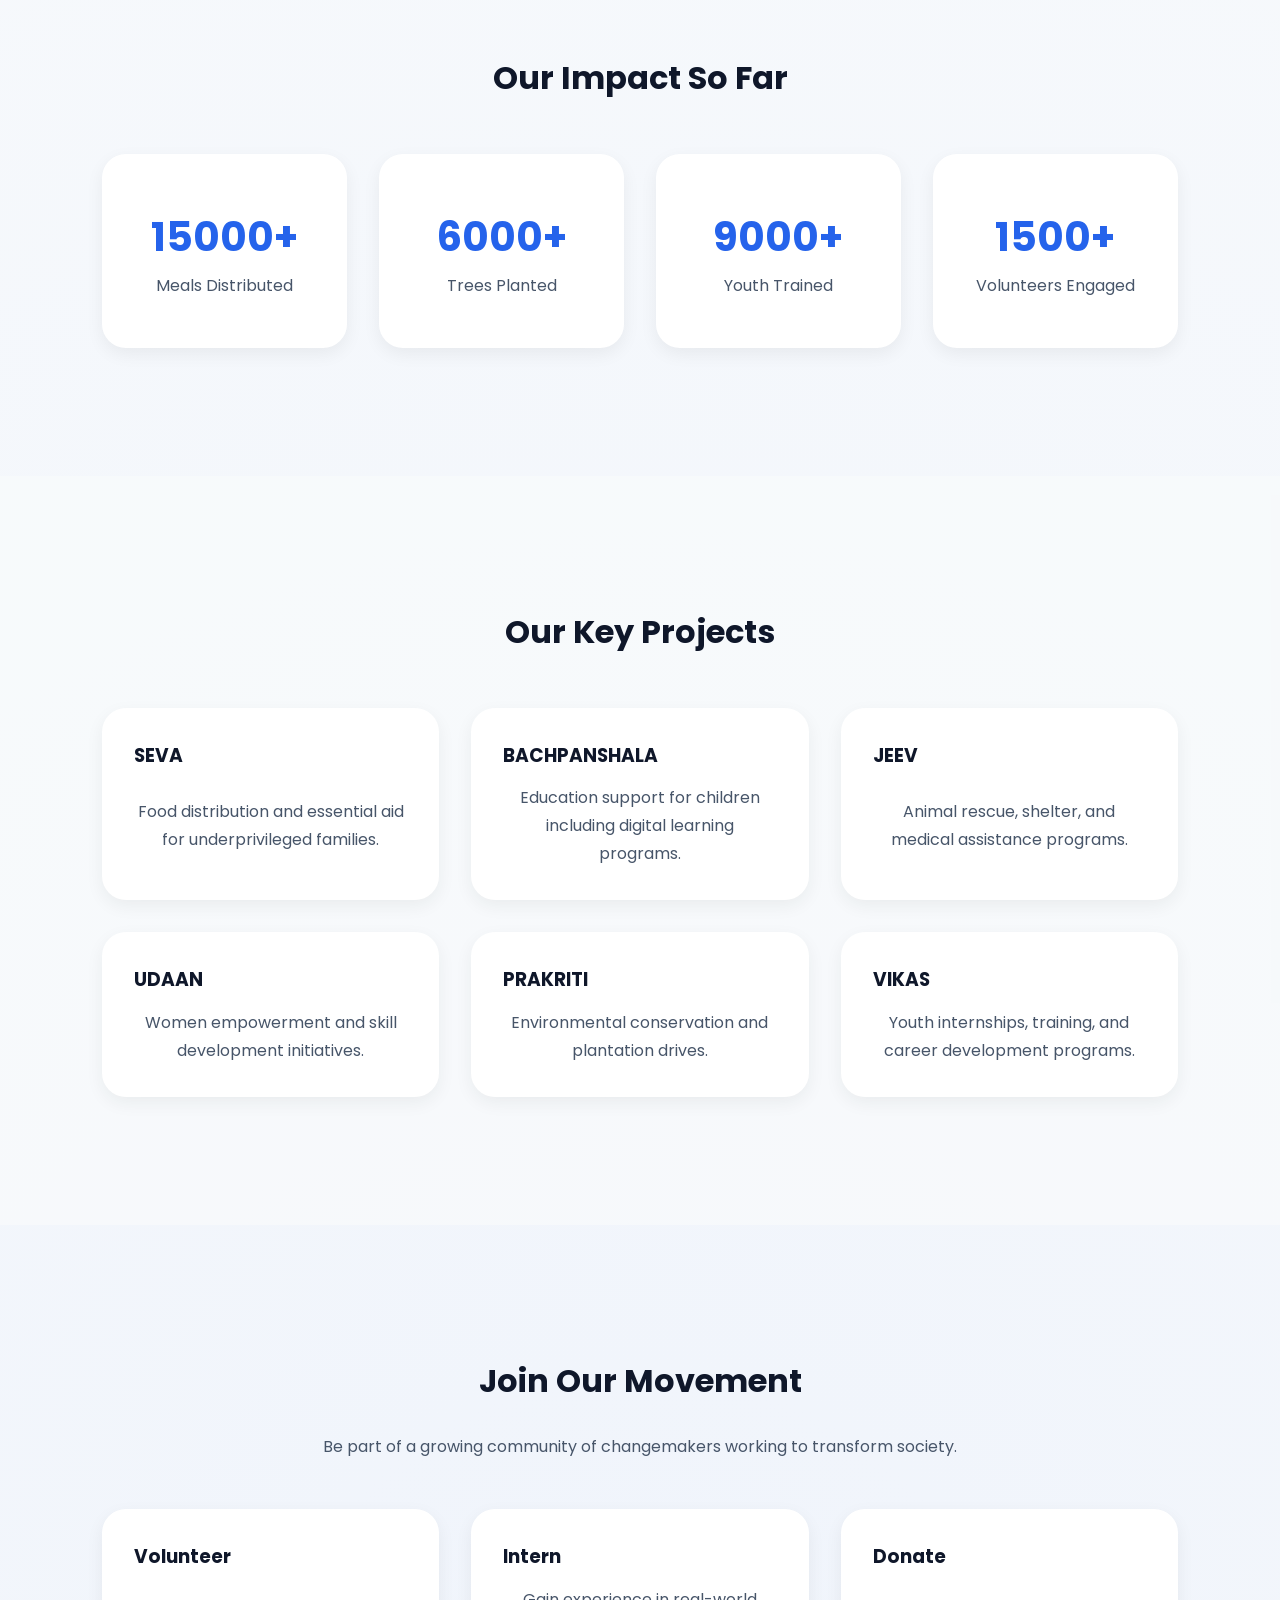
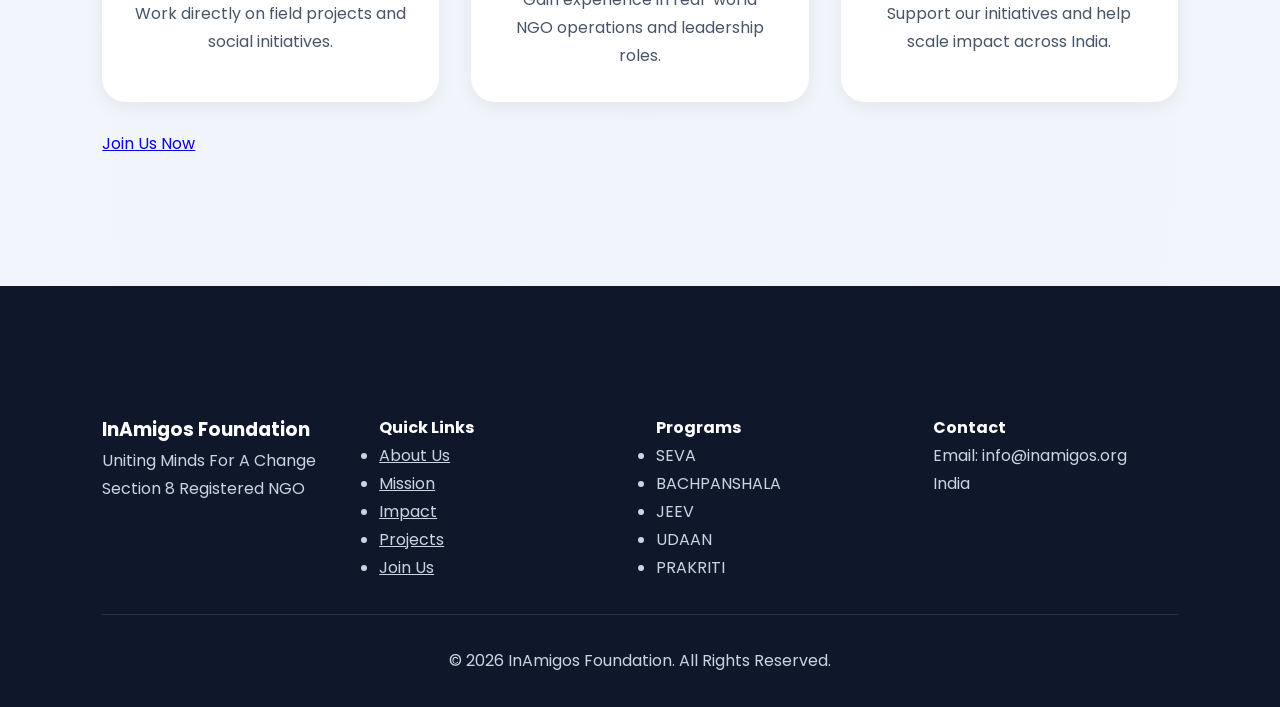
==== commit e08c0029: "Update index.html" ====
--- a/index.html
+++ b/index.html
@@ -20,11 +20,11 @@
     <div class="logo">InAmigos Foundation</div>
 
     <ul class="nav-links">
-        <li><a href="#about">About</a></li>
+        <li><a href="about.html">About</a></li>
         <li><a href="#mission">Mission</a></li>
         <li><a href="#impact">Impact</a></li>
         <li><a href="#projects">Projects</a></li>
-        <li><a href="#join">Join Us</a></li>
+        <li><a href="join.html">Join Us</a></li>
     </ul>
 </nav>
 
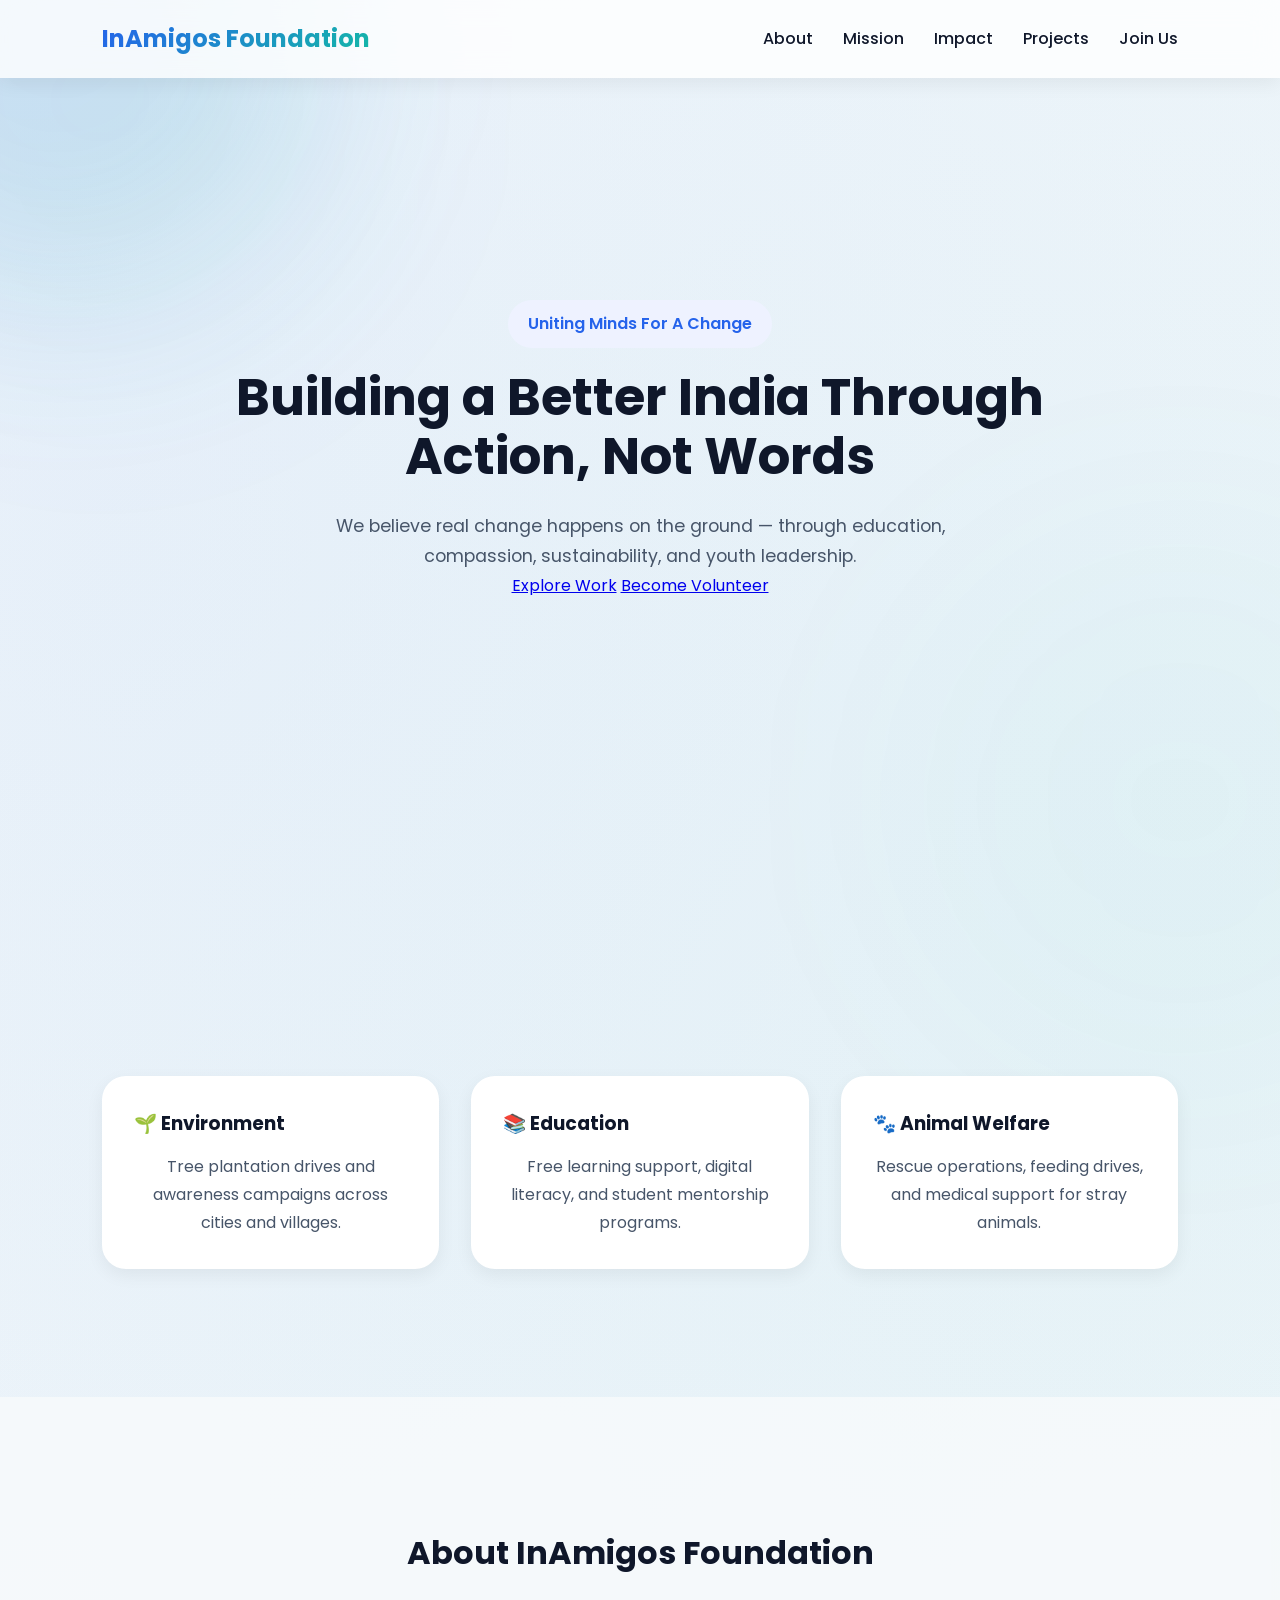
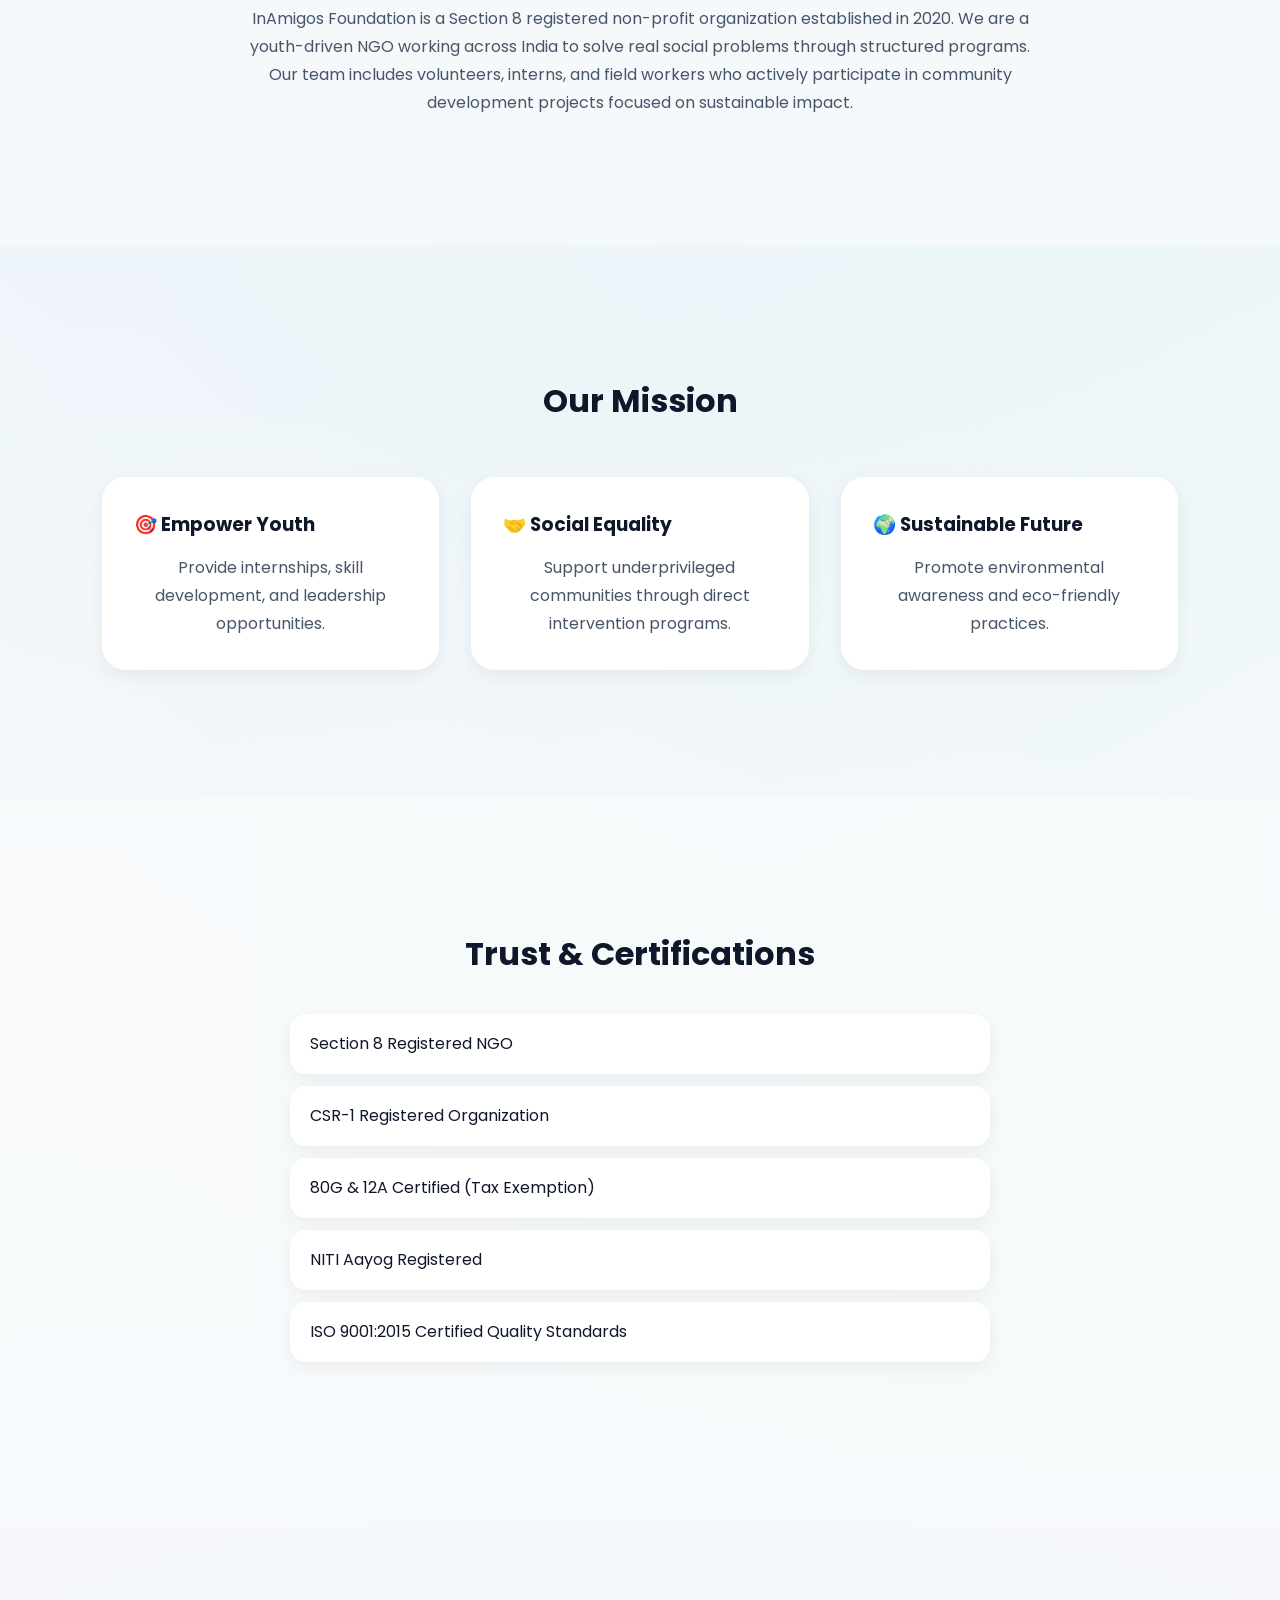
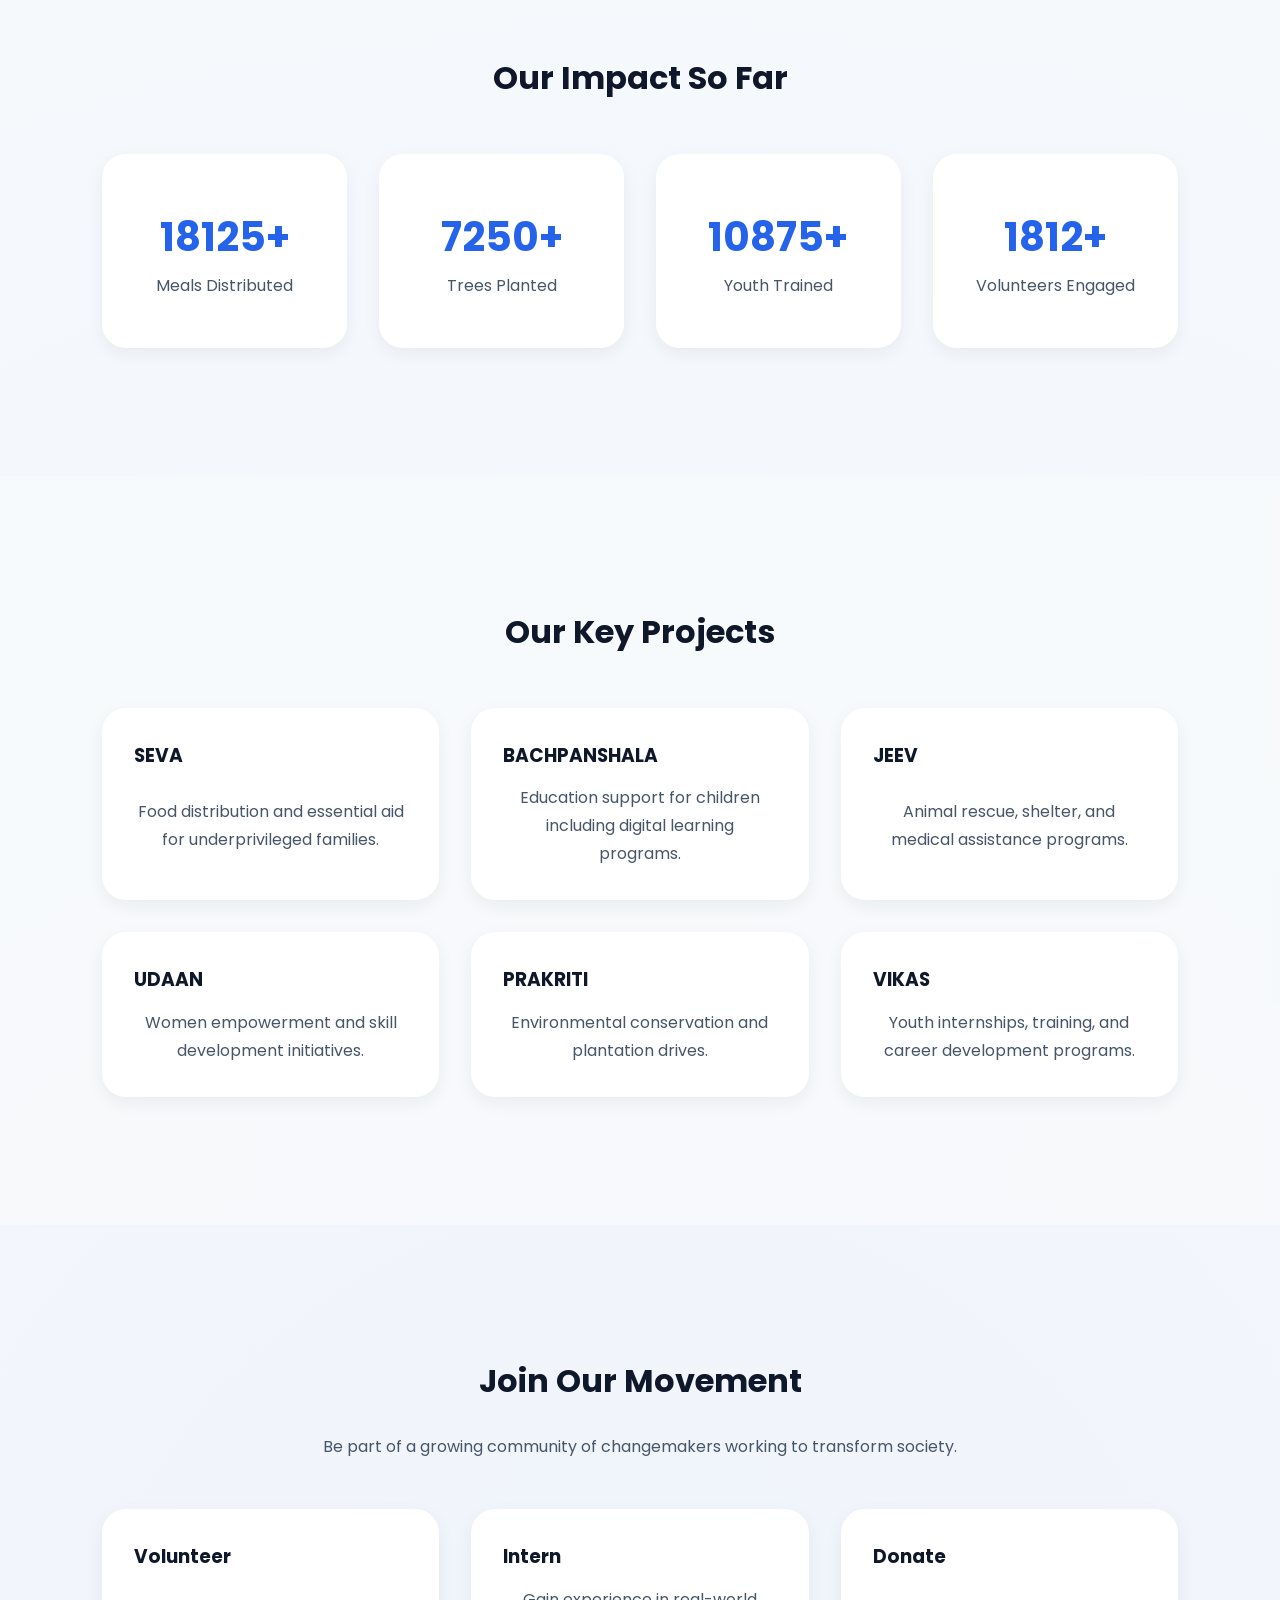
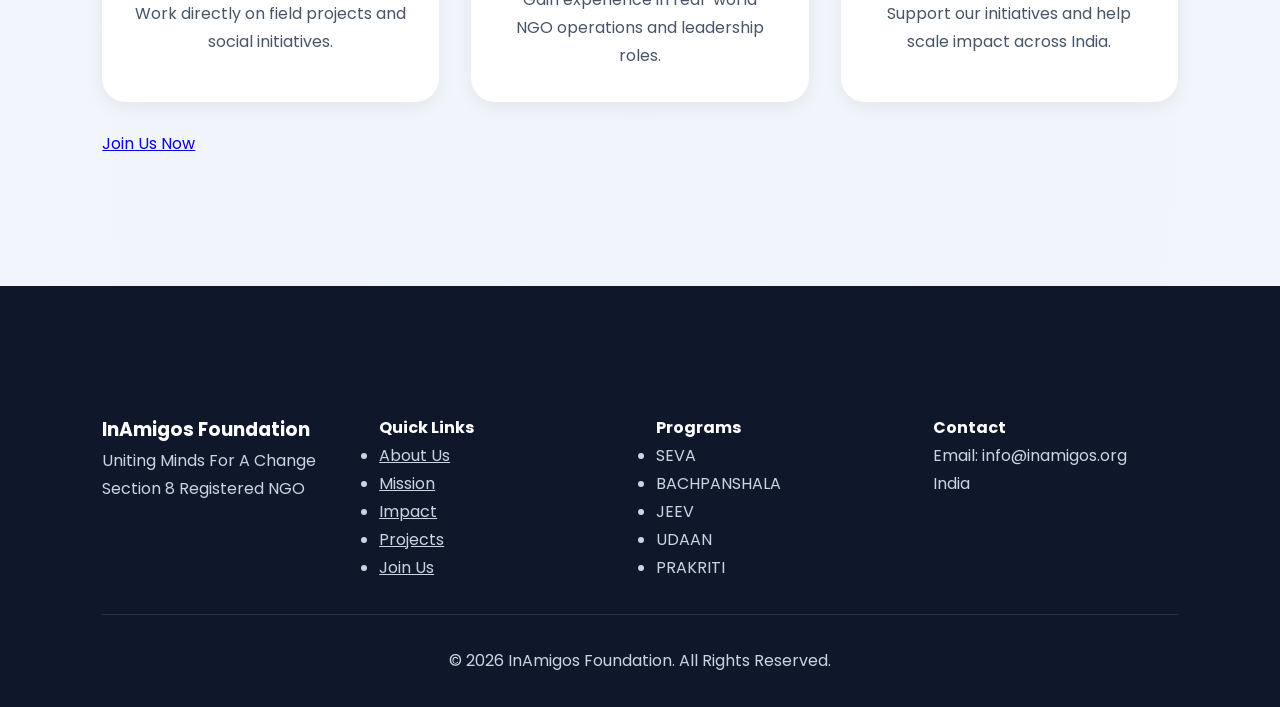
==== commit fb0b9367: "Update index.html" ====
--- a/index.html
+++ b/index.html
@@ -45,7 +45,7 @@
 
         <div class="hero-buttons">
             <a href="#projects" class="btn primary">Explore Work</a>
-            <a href="#join" class="btn secondary">Become Volunteer</a>
+            <a href="join.html" class="btn secondary">Become Volunteer</a>
         </div>
 
     </div>
@@ -243,7 +243,7 @@
 
     <br>
 
-    <a href="https://forms.google.com" class="btn primary">
+    <a href="join.html" class="btn primary">
         Join Us Now
     </a>
 
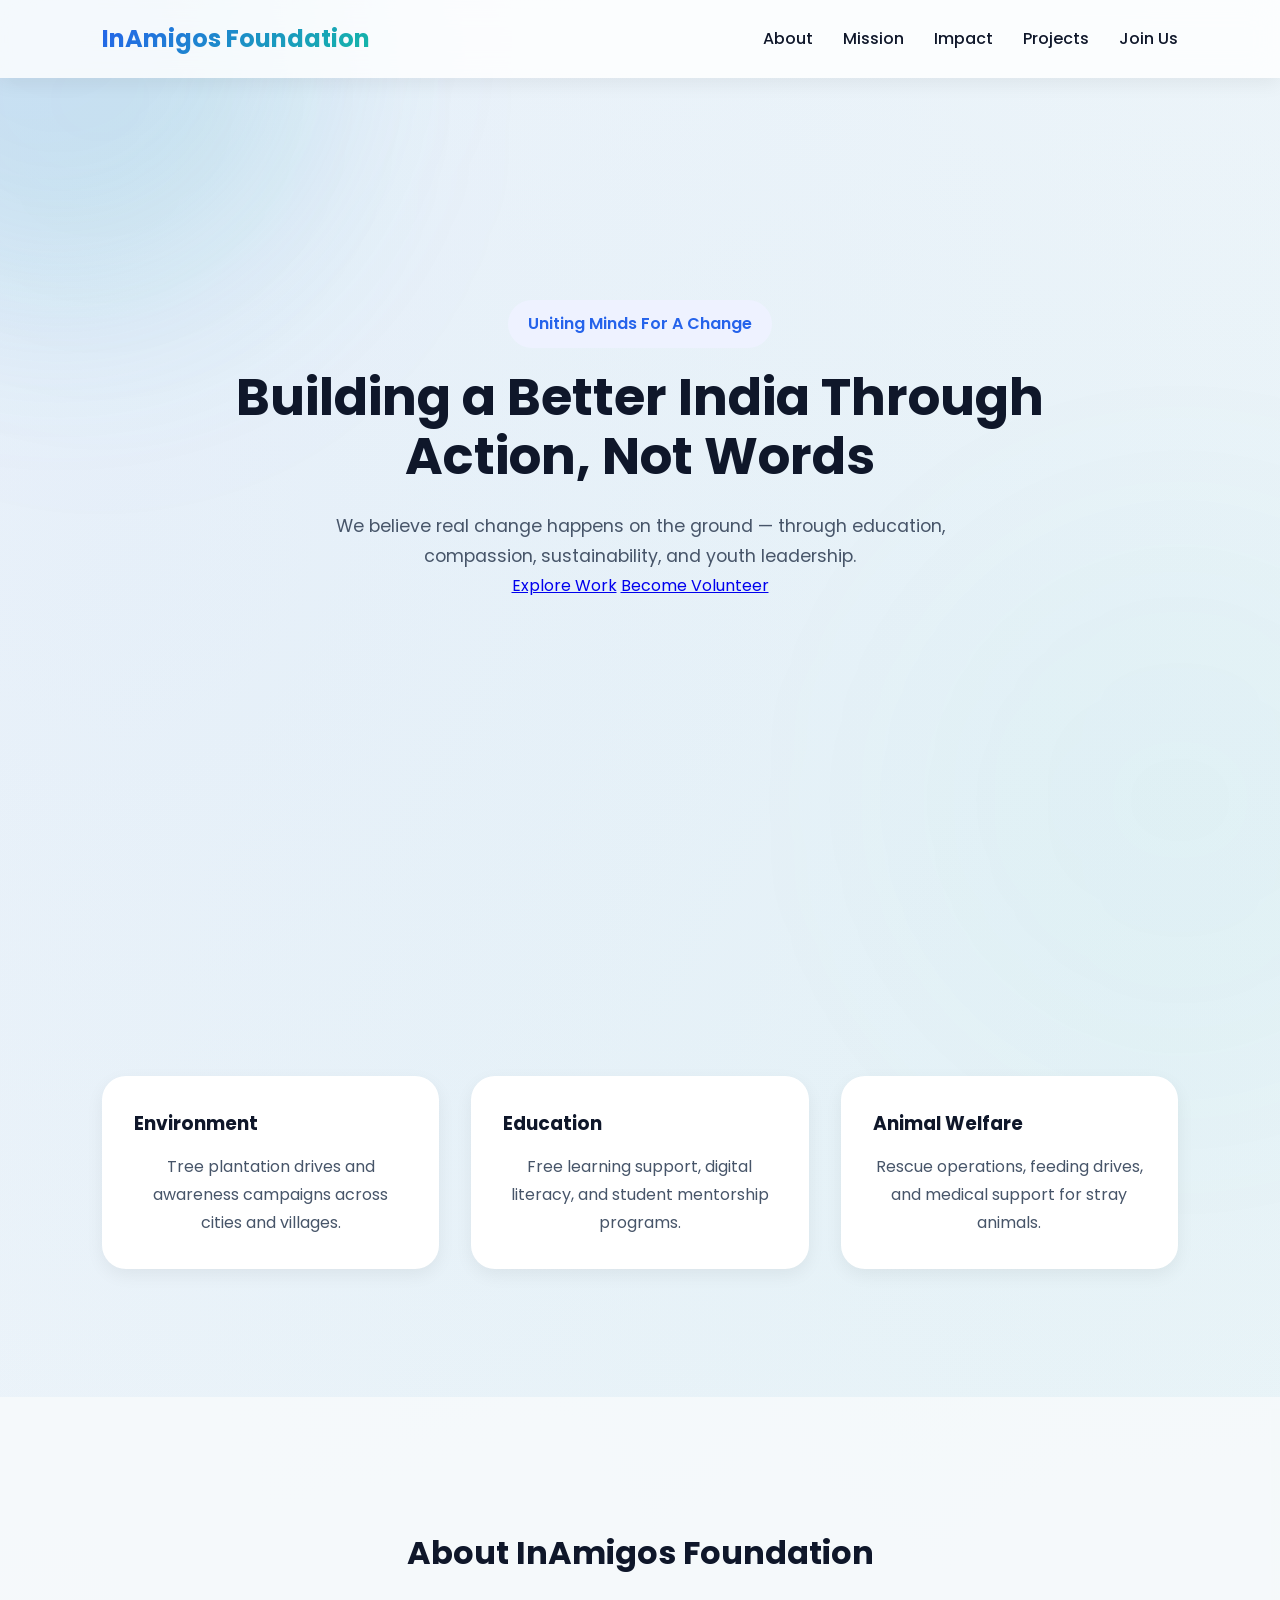
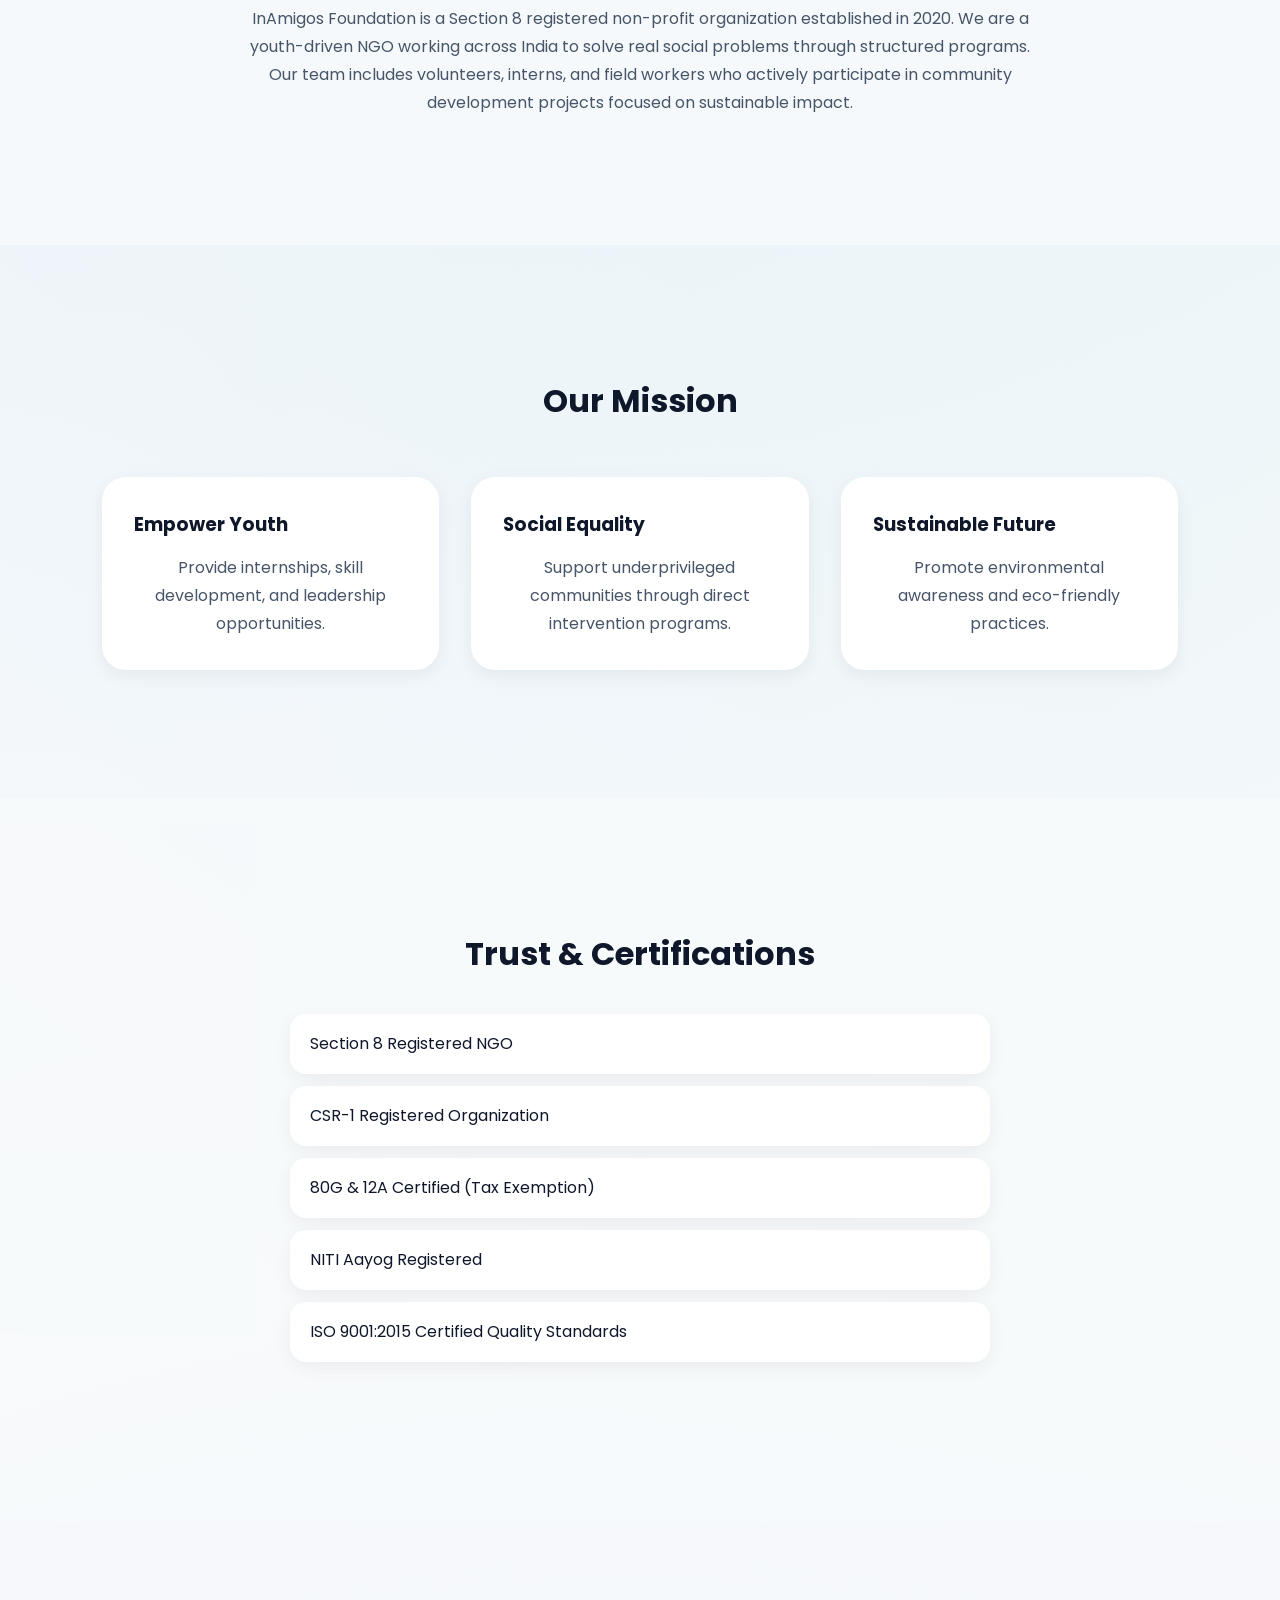
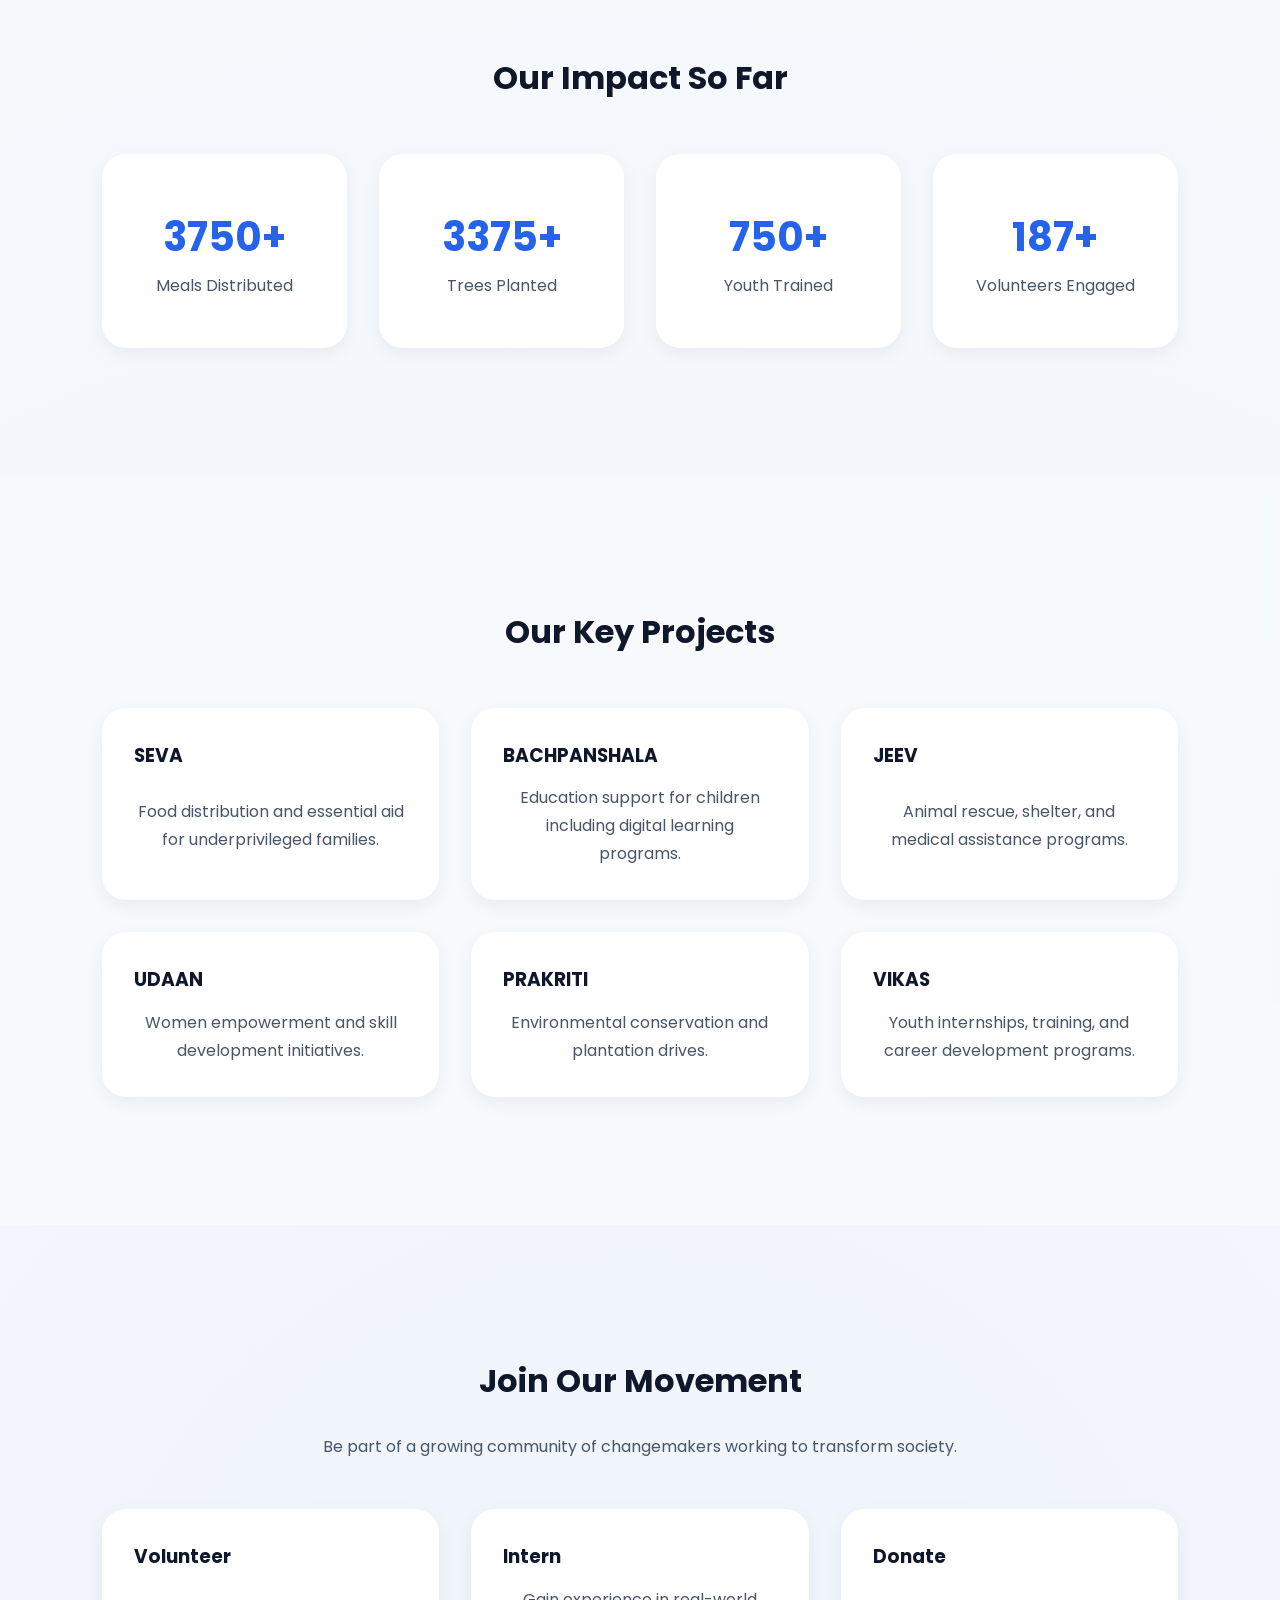
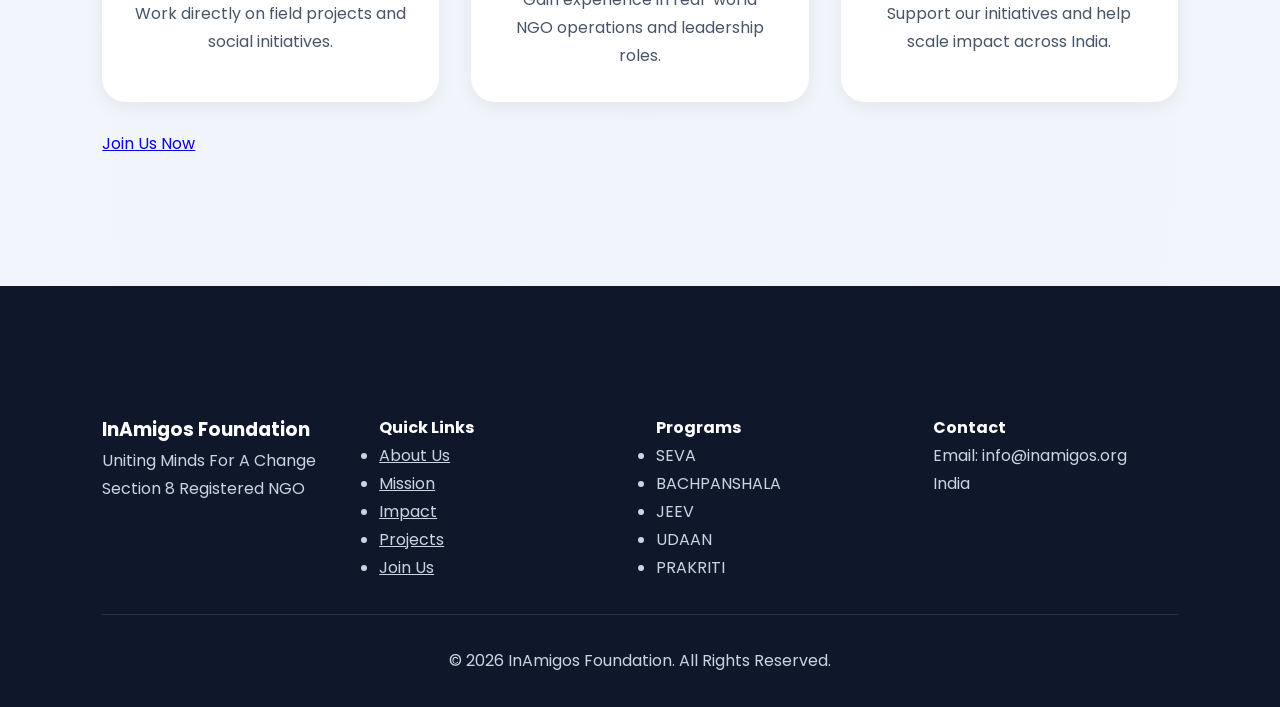
==== commit 85c952d5: "Update index.html" ====
--- a/index.html
+++ b/index.html
@@ -59,17 +59,17 @@
     <div class="card-grid">
 
         <div class="card">
-            <h3>🌱 Environment</h3>
+            <h3> Environment</h3>
             <p>Tree plantation drives and awareness campaigns across cities and villages.</p>
         </div>
 
         <div class="card">
-            <h3>📚 Education</h3>
+            <h3>Education</h3>
             <p>Free learning support, digital literacy, and student mentorship programs.</p>
         </div>
 
         <div class="card">
-            <h3>🐾 Animal Welfare</h3>
+            <h3> Animal Welfare</h3>
             <p>Rescue operations, feeding drives, and medical support for stray animals.</p>
         </div>
 
@@ -104,17 +104,17 @@
     <div class="card-grid">
 
         <div class="card">
-            <h3>🎯 Empower Youth</h3>
+            <h3> Empower Youth</h3>
             <p>Provide internships, skill development, and leadership opportunities.</p>
         </div>
 
         <div class="card">
-            <h3>🤝 Social Equality</h3>
+            <h3> Social Equality</h3>
             <p>Support underprivileged communities through direct intervention programs.</p>
         </div>
 
         <div class="card">
-            <h3>🌍 Sustainable Future</h3>
+            <h3> Sustainable Future</h3>
             <p>Promote environmental awareness and eco-friendly practices.</p>
         </div>
 
@@ -147,22 +147,22 @@
     <div class="stats">
 
         <div class="stat">
-            <h3>50,000+</h3>
+            <h3>10,000+</h3>
             <p>Meals Distributed</p>
         </div>
 
         <div class="stat">
-            <h3>20,000+</h3>
+            <h3>9,000+</h3>
             <p>Trees Planted</p>
         </div>
 
         <div class="stat">
-            <h3>30,000+</h3>
+            <h3>2000+</h3>
             <p>Youth Trained</p>
         </div>
 
         <div class="stat">
-            <h3>5,000+</h3>
+            <h3>500+</h3>
             <p>Volunteers Engaged</p>
         </div>
 
@@ -264,11 +264,11 @@
         <div>
             <h4>Quick Links</h4>
             <ul>
-                <li><a href="#about">About Us</a></li>
+                <li><a href="about.html">About Us</a></li>
                 <li><a href="#mission">Mission</a></li>
                 <li><a href="#impact">Impact</a></li>
                 <li><a href="#projects">Projects</a></li>
-                <li><a href="#join">Join Us</a></li>
+                <li><a href="join.html">Join Us</a></li>
             </ul>
         </div>
 
